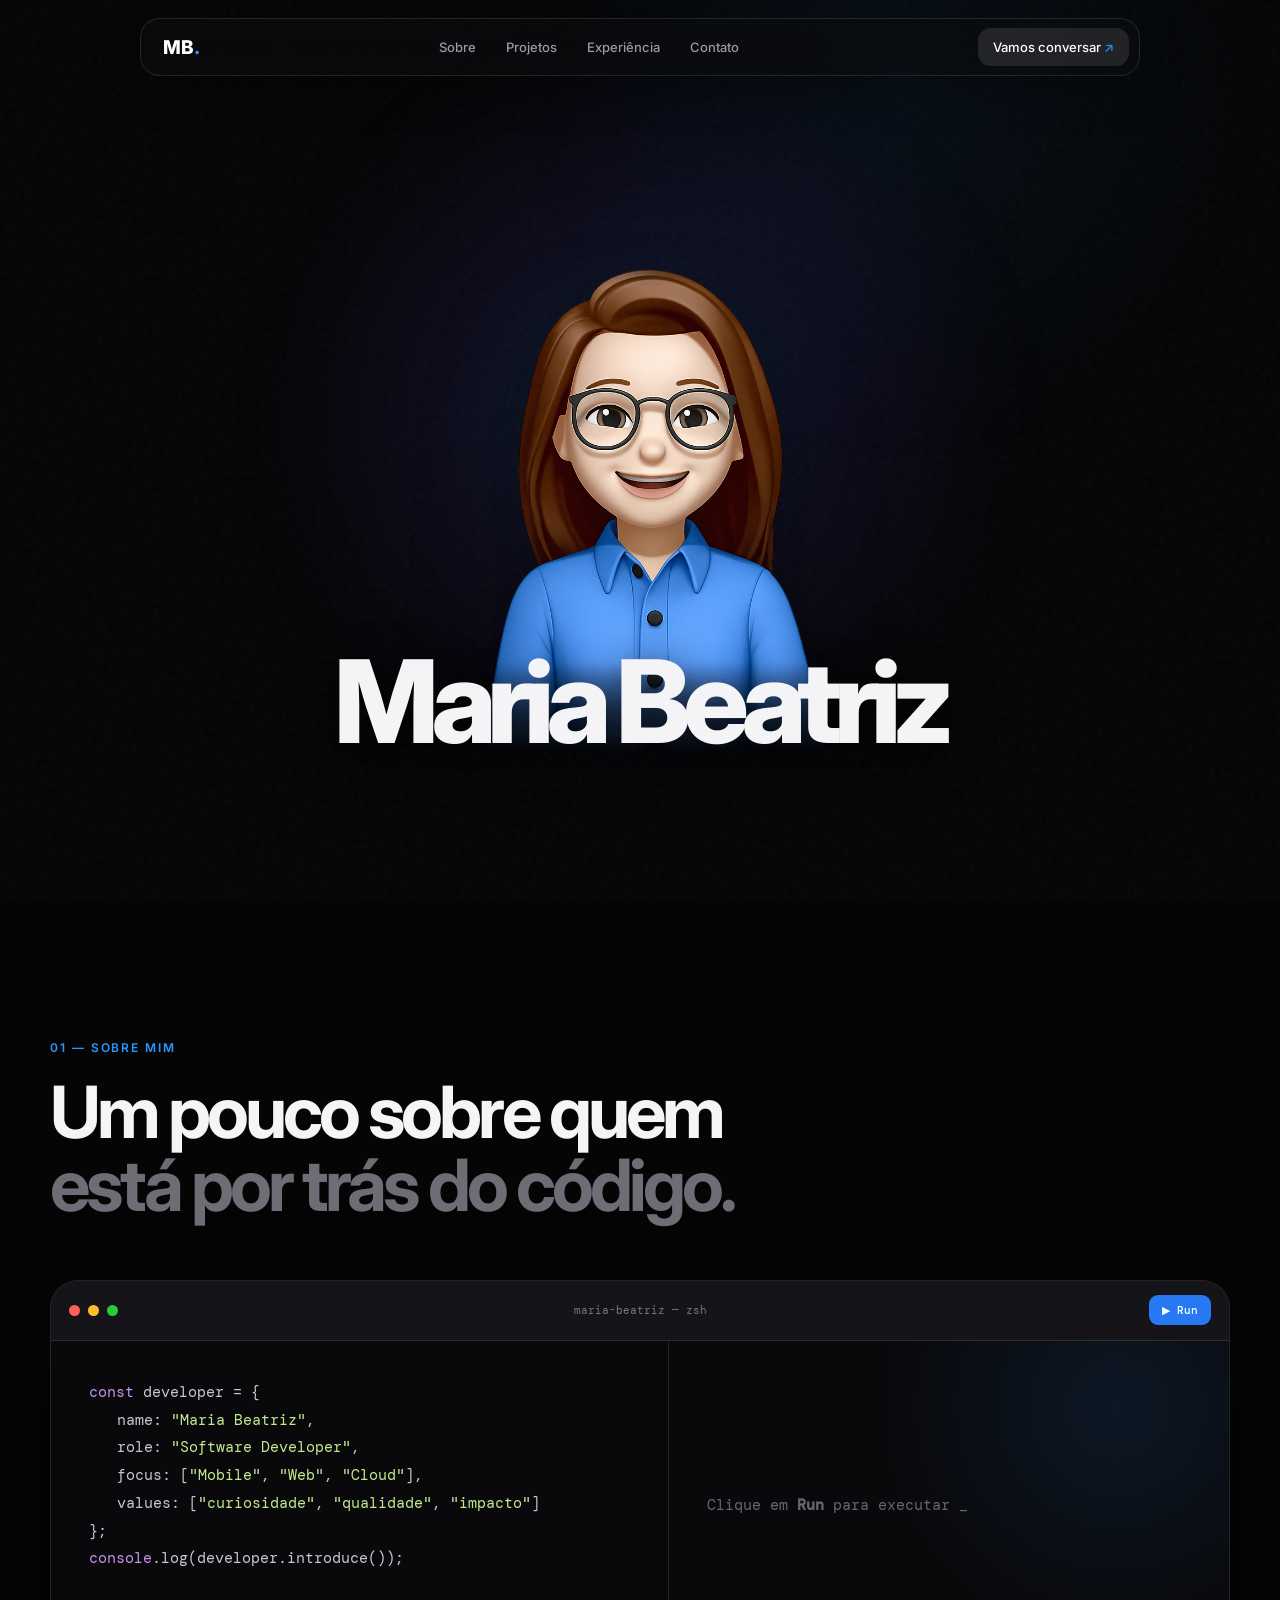
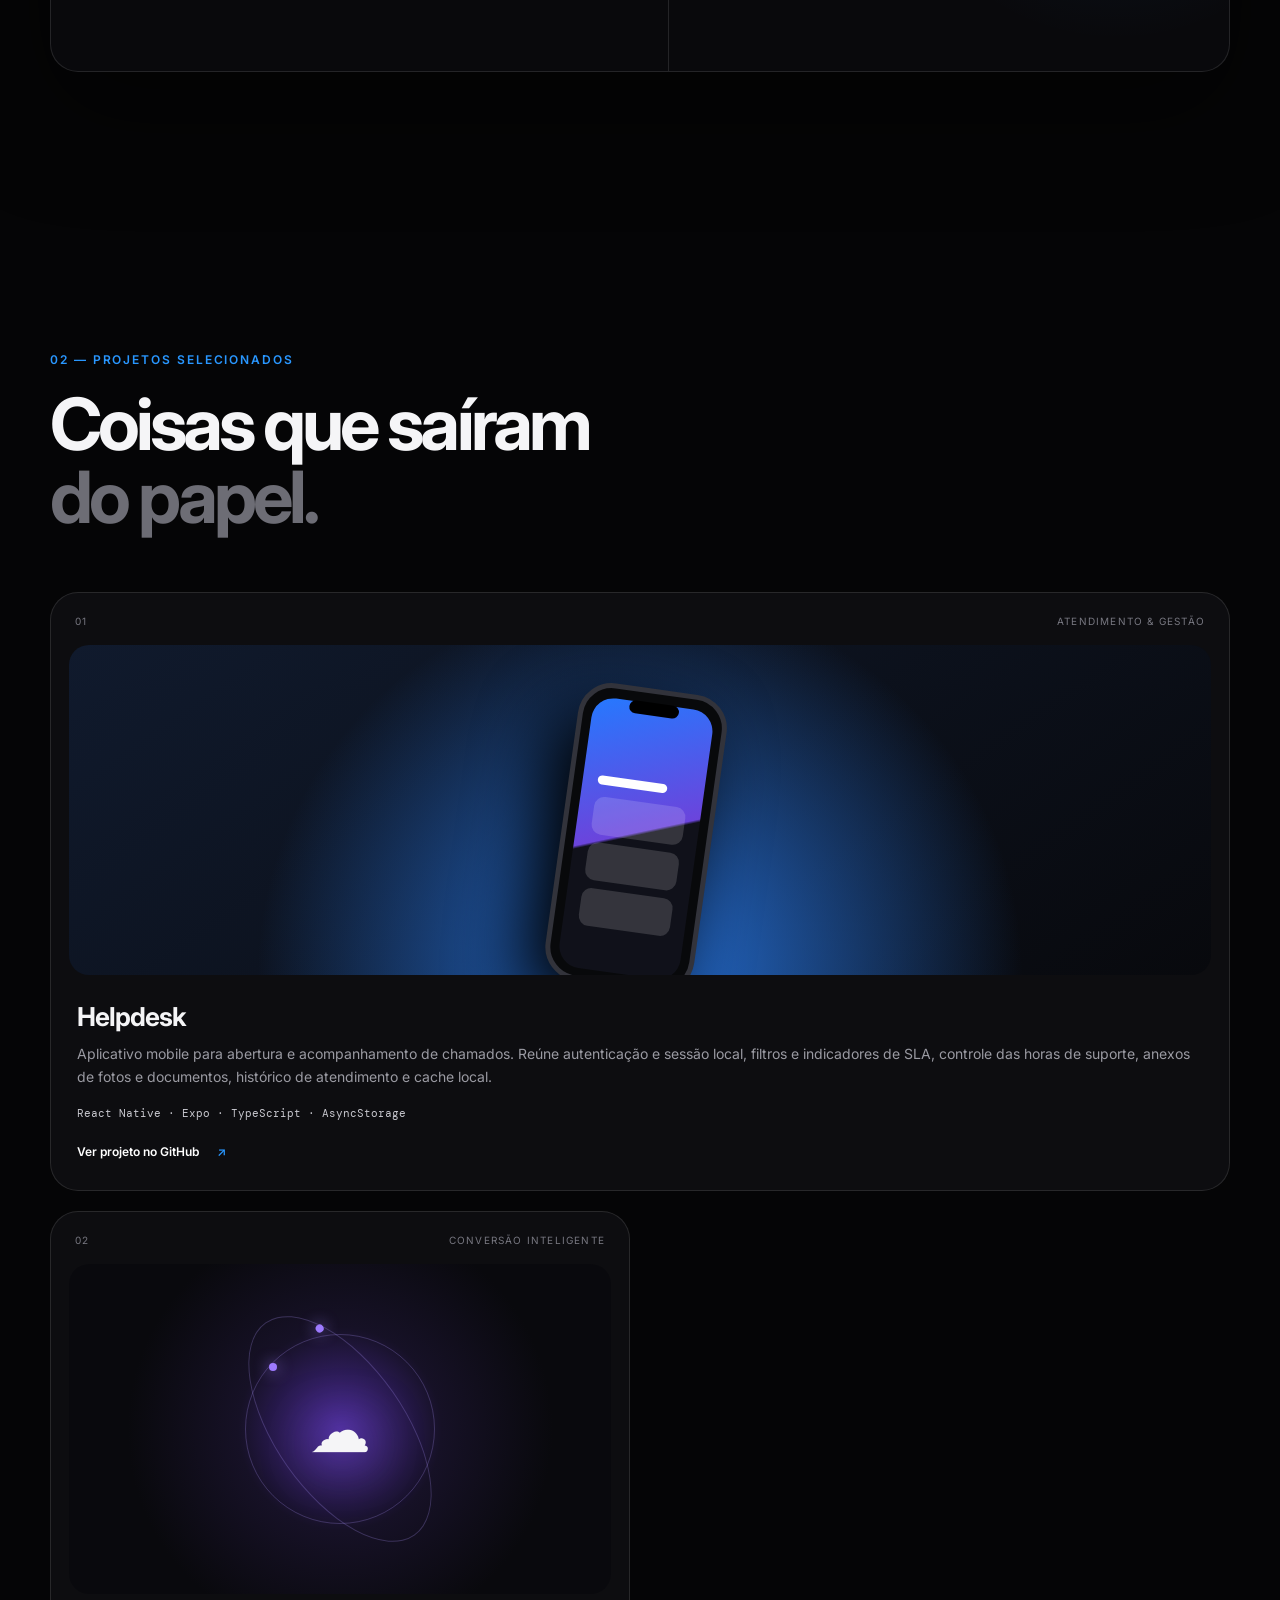
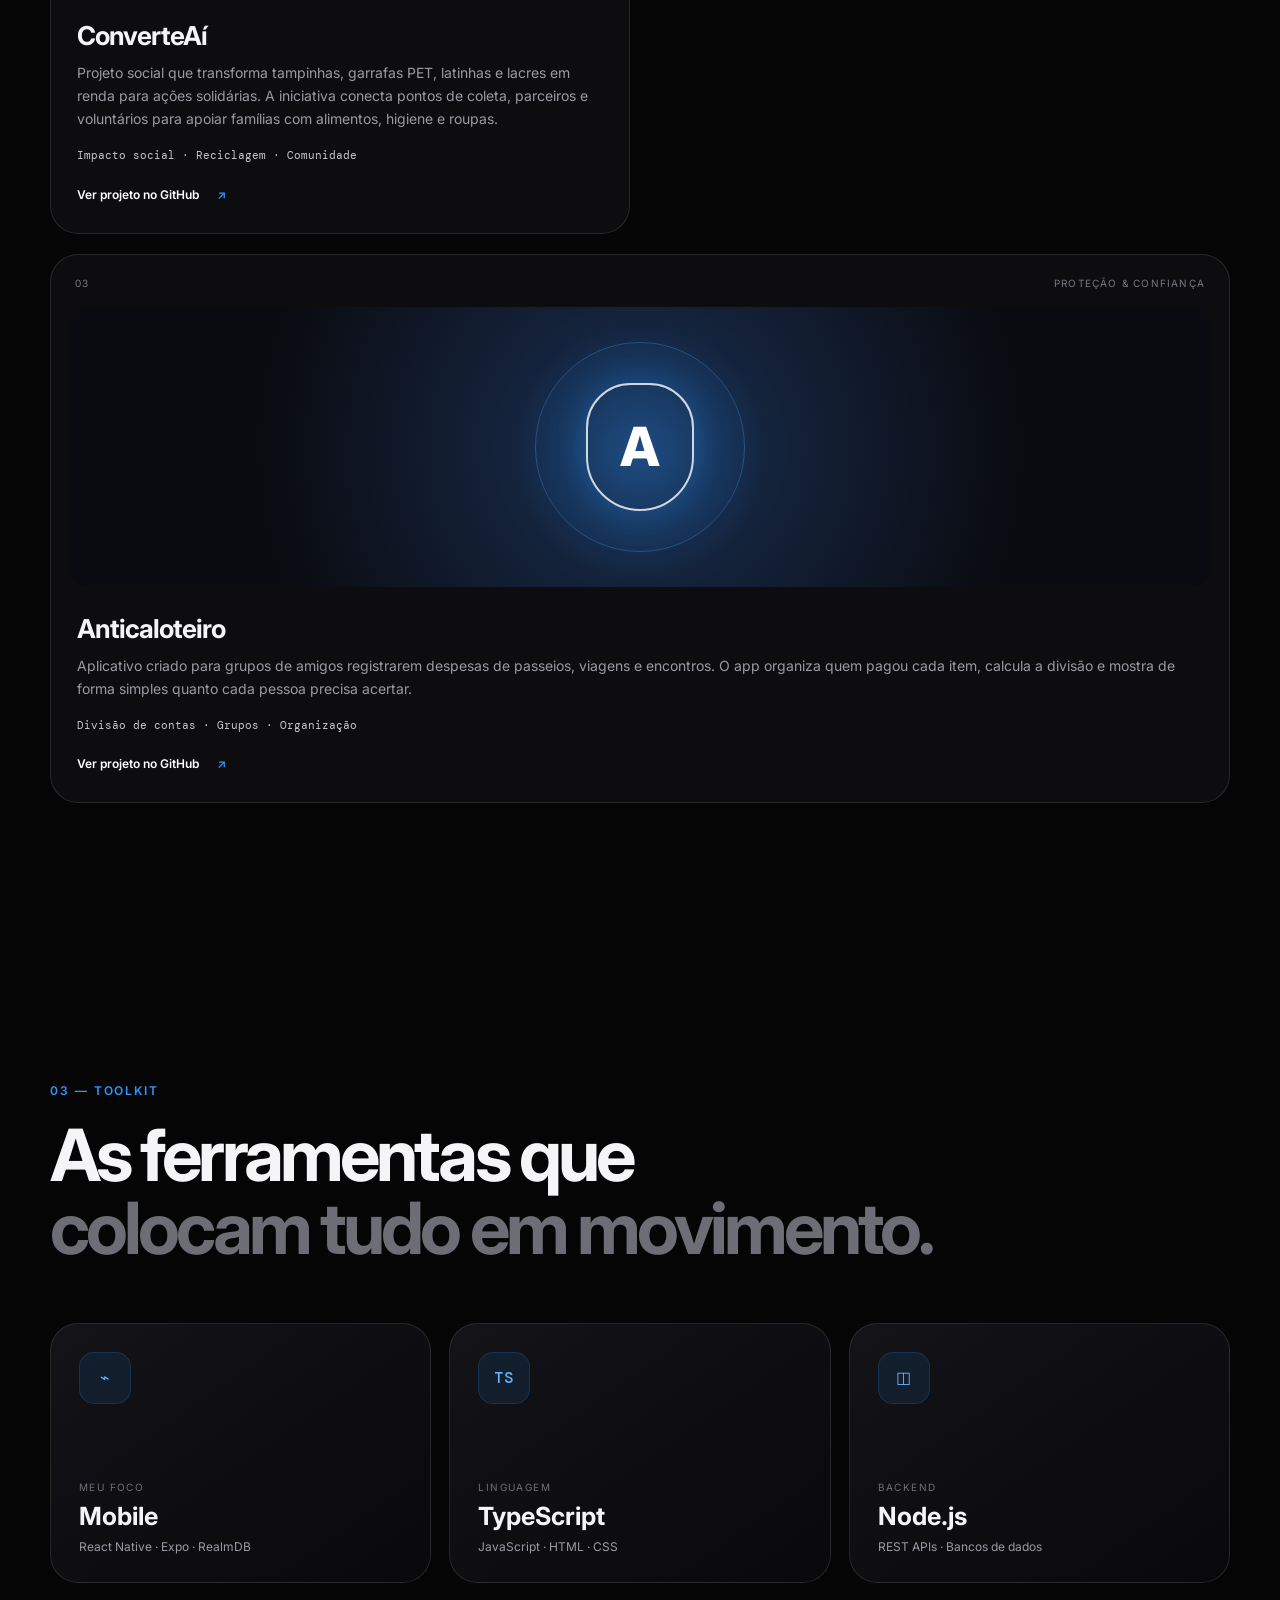
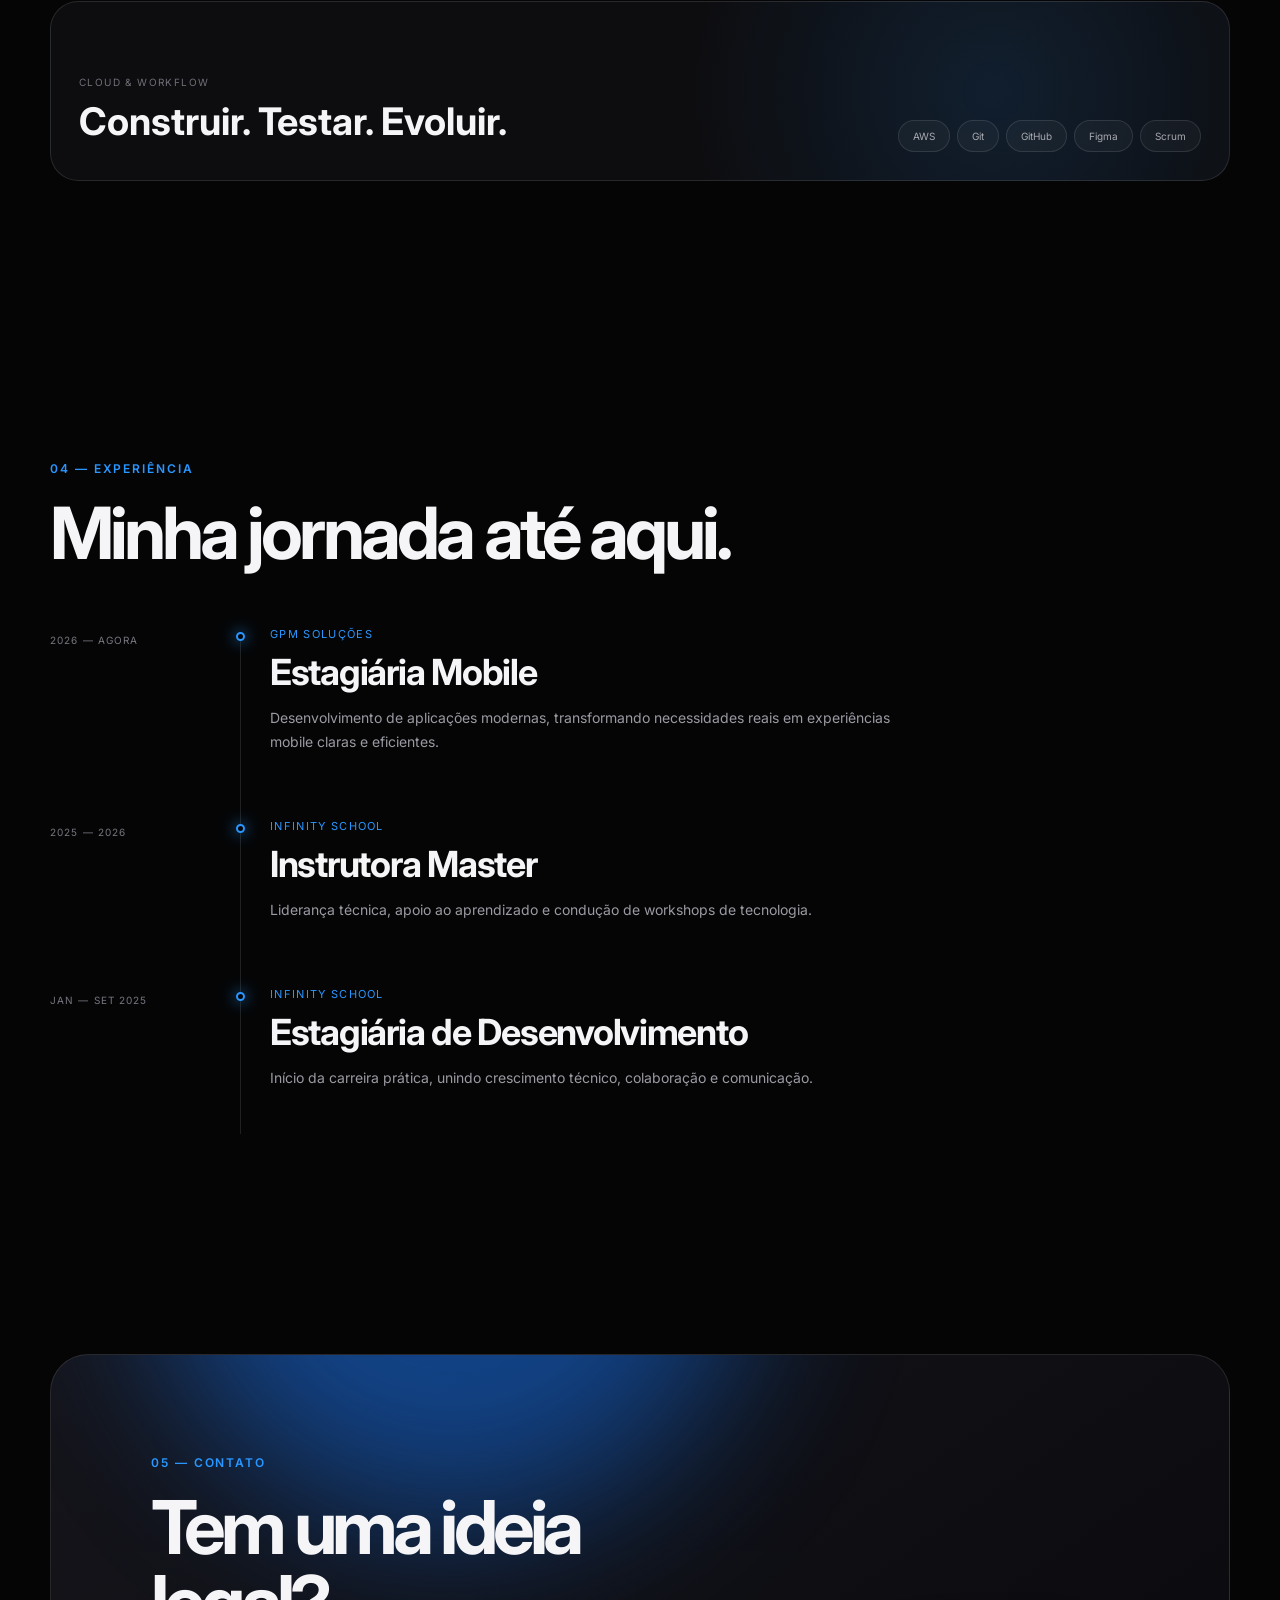
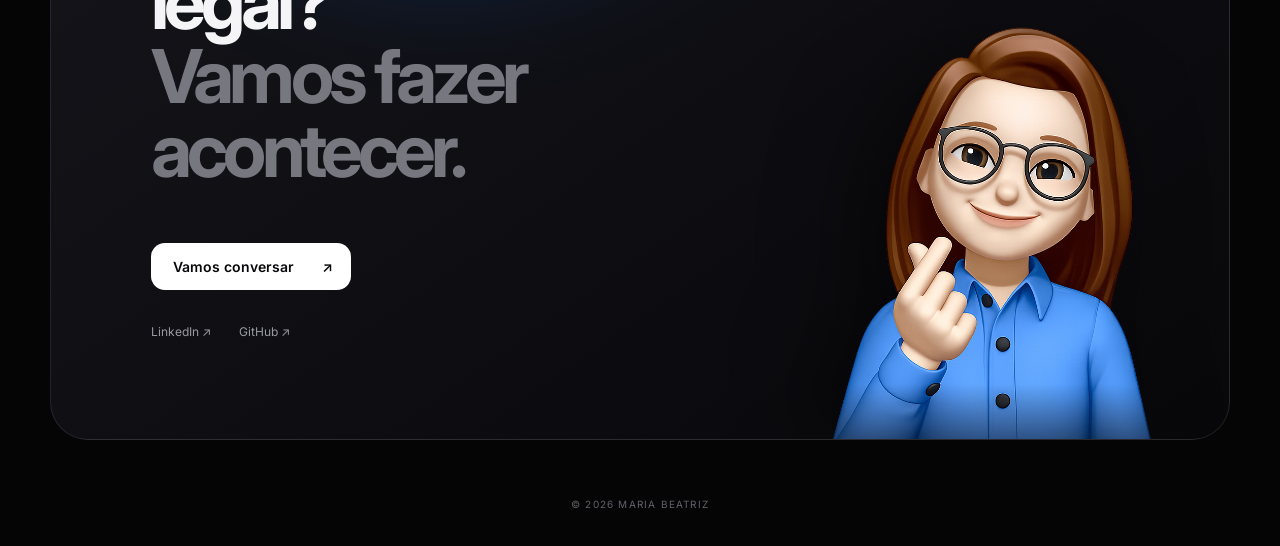
==== index.html @ 3389c0b9 "Initial commit" ====
<!doctype html>
<html lang="pt-BR">
  <head>
    <meta charset="UTF-8" />
    <meta name="viewport" content="width=device-width, initial-scale=1.0" />
    <meta
      name="description"
      content="Portfólio de Maria Beatriz — desenvolvimento mobile, web e experiências digitais."
    />
    <meta name="theme-color" content="#050506" />
    <title>Maria Beatriz — Software Developer</title>
    <link rel="icon" type="image/png" href="coding.png" />
    <link rel="preconnect" href="https://fonts.googleapis.com" />
    <link rel="preconnect" href="https://fonts.gstatic.com" crossorigin />
    <link
      href="https://fonts.googleapis.com/css2?family=DM+Mono:wght@400;500&amp;family=Inter:wght@400;500;600;700;800&amp;display=swap"
      rel="stylesheet"
    />
    <link rel="stylesheet" href="style.css" />
  </head>
  <body>
    <div class="noise" aria-hidden="true"></div>
    <header class="site-header">
      <a class="brand" href="#home" aria-label="Ir para o início"
        >MB<span>.</span></a
      >
      <nav aria-label="Navegação principal">
        <a href="#about">Sobre</a>
        <a href="#projects">Projetos</a>
        <a href="#experience">Experiência</a>
        <a href="#contact">Contato</a>
      </nav>
      <a class="nav-cta" href="#contact">Vamos conversar <span>↗</span></a>
    </header>

    <main>
      <section class="hero reveal" id="home">
        <div class="hero-glow" aria-hidden="true"></div>
        <div class="hero-composition">
          <img
            class="hero-avatar"
            src="capa.png"
            alt="Avatar de Maria Beatriz"
          />
          <h1>Maria Beatriz</h1>
        </div>
      </section>

      <section class="section about-section" id="about">
        <div class="section-heading reveal">
          <p class="kicker">01 — Sobre mim</p>
          <h2>
            Um pouco sobre quem<br /><span>está por trás do código.</span>
          </h2>
        </div>
        <div class="terminal reveal" data-delay="100">
          <div class="terminal-bar">
            <div class="window-dots" aria-hidden="true">
              <i></i><i></i><i></i>
            </div>
            <span>maria-beatriz — zsh</span>
            <button
              class="run-button"
              id="run-terminal"
              type="button"
              aria-label="Executar apresentação"
            >
              <span>▶</span> Run
            </button>
          </div>
          <div class="terminal-body">
            <div class="code" aria-label="Código JavaScript de apresentação">
              <p><b>const</b> developer = {</p>
              <p class="indent">name: <em>"Maria Beatriz"</em>,</p>
              <p class="indent">role: <em>"Software Developer"</em>,</p>
              <p class="indent">
                focus: [<em>"Mobile"</em>, <em>"Web"</em>, <em>"Cloud"</em>],
              </p>
              <p class="indent">
                values: [<em>"curiosidade"</em>, <em>"qualidade"</em>,
                <em>"impacto"</em>]
              </p>
              <p>};</p>
              <p><b>console</b>.log(developer.introduce());</p>
            </div>
            <div
              class="terminal-output"
              id="terminal-output"
              aria-live="polite"
            >
              <p class="terminal-hint">
                Clique em <strong>Run</strong> para executar
                <span class="blink">_</span>
              </p>
            </div>
          </div>
        </div>
      </section>

      <section class="section projects-section" id="projects">
        <div class="section-heading reveal">
          <p class="kicker">02 — Projetos selecionados</p>
          <h2>Coisas que saíram<br /><span>do papel.</span></h2>
        </div>
        <div class="projects-grid" id="github-projects">
          <article class="project-card project-featured reveal">
            <div class="project-top">
              <span class="project-number">01</span
              ><span class="project-type">Atendimento & gestão</span>
            </div>
            <div class="project-visual visual-mobile" aria-hidden="true">
              <div class="phone">
                <div class="phone-island"></div>
                <div class="app-screen"><span></span><i></i><i></i><i></i></div>
              </div>
            </div>
            <div class="project-content">
              <h3>Helpdesk</h3>
              <p>
                Aplicativo mobile para abertura e acompanhamento de chamados.
                Reúne autenticação e sessão local, filtros e indicadores de SLA,
                controle das horas de suporte, anexos de fotos e documentos,
                histórico de atendimento e cache local.
              </p>
              <p class="project-tech">
                React Native · Expo · TypeScript · AsyncStorage
              </p>
              <a
                class="project-link"
                href="https://github.com/Mariastodi/helpdesk"
                target="_blank"
                rel="noreferrer"
                >Ver projeto no GitHub <span>↗</span></a
              >
            </div>
          </article>
          <article class="project-card reveal" data-delay="100">
            <div class="project-top">
              <span class="project-number">02</span
              ><span class="project-type">Conversão inteligente</span>
            </div>
            <div class="project-visual visual-cloud" aria-hidden="true">
              <div class="orbit one"></div>
              <div class="orbit two"></div>
              <div class="cloud-core">☁</div>
            </div>
            <div class="project-content">
              <h3>ConverteAí</h3>
              <p>
                Projeto social que transforma tampinhas, garrafas PET, latinhas
                e lacres em renda para ações solidárias. A iniciativa conecta
                pontos de coleta, parceiros e voluntários para apoiar famílias
                com alimentos, higiene e roupas.
              </p>
              <p class="project-tech">
                Impacto social · Reciclagem · Comunidade
              </p>
              <a
                class="project-link"
                href="https://github.com/Mariastodi/converteai"
                target="_blank"
                rel="noreferrer"
                >Ver projeto no GitHub <span>↗</span></a
              >
            </div>
          </article>
          <article
            class="project-card anticaloteiro-card reveal"
            data-delay="160"
          >
            <div class="project-top">
              <span class="project-number">03</span
              ><span class="project-type">Proteção & confiança</span>
            </div>
            <div class="project-visual visual-shield" aria-hidden="true">
              <div class="shield-mark">A</div>
              <div class="shield-ring"></div>
            </div>
            <div class="project-content">
              <h3>Anticaloteiro</h3>
              <p>
                Aplicativo criado para grupos de amigos registrarem despesas de
                passeios, viagens e encontros. O app organiza quem pagou cada
                item, calcula a divisão e mostra de forma simples quanto cada
                pessoa precisa acertar.
              </p>
              <p class="project-tech">
                Divisão de contas · Grupos · Organização
              </p>
              <a
                class="project-link"
                href="https://github.com/Mariastodi/anticaloteiro"
                target="_blank"
                rel="noreferrer"
                >Ver projeto no GitHub <span>↗</span></a
              >
            </div>
          </article>
        </div>
      </section>

      <section class="section stack-section" id="stack">
        <div class="section-heading reveal">
          <p class="kicker">03 — Toolkit</p>
          <h2>
            As ferramentas que<br /><span>colocam tudo em movimento.</span>
          </h2>
        </div>
        <div class="stack-bento">
          <article class="stack-card mobile-card reveal">
            <span class="stack-icon">⌁</span><small>Meu foco</small>
            <h3>Mobile</h3>
            <p>React Native · Expo · RealmDB</p>
          </article>
          <article class="stack-card reveal" data-delay="80">
            <span class="stack-icon">TS</span><small>Linguagem</small>
            <h3>TypeScript</h3>
            <p>JavaScript · HTML · CSS</p>
          </article>
          <article class="stack-card reveal" data-delay="160">
            <span class="stack-icon">◫</span><small>Backend</small>
            <h3>Node.js</h3>
            <p>REST APIs · Bancos de dados</p>
          </article>
          <article class="stack-card wide reveal">
            <div>
              <small>Cloud & workflow</small>
              <h3>Construir. Testar. Evoluir.</h3>
            </div>
            <div class="stack-pills">
              <span>AWS</span><span>Git</span><span>GitHub</span
              ><span>Figma</span><span>Scrum</span>
            </div>
          </article>
        </div>
      </section>

      <section class="section experience-section" id="experience">
        <div class="section-heading reveal">
          <p class="kicker">04 — Experiência</p>
          <h2>Minha jornada até aqui.</h2>
        </div>
        <div class="timeline">
          <article class="timeline-item reveal">
            <div class="timeline-date">2026 — agora</div>
            <div class="timeline-dot"></div>
            <div>
              <p class="company">GPM Soluções</p>
              <h3>Estagiária Mobile</h3>
              <p>
                Desenvolvimento de aplicações modernas, transformando
                necessidades reais em experiências mobile claras e eficientes.
              </p>
            </div>
          </article>
          <article class="timeline-item reveal">
            <div class="timeline-date">2025 — 2026</div>
            <div class="timeline-dot"></div>
            <div>
              <p class="company">Infinity School</p>
              <h3>Instrutora Master</h3>
              <p>
                Liderança técnica, apoio ao aprendizado e condução de workshops
                de tecnologia.
              </p>
            </div>
          </article>
          <article class="timeline-item reveal">
            <div class="timeline-date">jan — set 2025</div>
            <div class="timeline-dot"></div>
            <div>
              <p class="company">Infinity School</p>
              <h3>Estagiária de Desenvolvimento</h3>
              <p>
                Início da carreira prática, unindo crescimento técnico,
                colaboração e comunicação.
              </p>
            </div>
          </article>
        </div>
      </section>

      <section class="contact-section reveal" id="contact">
        <div class="contact-orb" aria-hidden="true"></div>
        <img
          class="contact-avatar"
          src="final.png"
          alt="Avatar de Maria Beatriz fazendo um coração com a mão"
        />
        <p class="kicker">05 — Contato</p>
        <h2>Tem uma ideia legal?<br /><span>Vamos fazer acontecer.</span></h2>
        <a
          class="button light"
          href="https://wa.me/5585981370578"
          target="_blank"
          rel="noreferrer"
          >Vamos conversar <span>↗</span></a
        >
        <div class="social-links">
          <a
            href="https://linkedin.com/in/maria-beatriz-b800b8304"
            target="_blank"
            rel="noreferrer"
            >LinkedIn ↗</a
          >
          <a
            href="https://github.com/Mariastodi"
            target="_blank"
            rel="noreferrer"
            >GitHub ↗</a
          >
        </div>
      </section>
    </main>

    <footer>
      <p>© <span id="year"></span> Maria Beatriz</p>
    </footer>
    <script src="script.js"></script>
  </body>
</html>
---- style.css ----
:root {
  --bg: #050506;
  --surface: #0d0d10;
  --surface-2: #131318;
  --text: #f5f5f7;
  --muted: #9a9aa2;
  --line: rgba(255, 255, 255, 0.11);
  --blue: #2997ff;
  --cyan: #67e8f9;
  --purple: #9d7aff;
  --radius: 28px;
  --max: 1180px;
}
* {
  box-sizing: border-box;
  margin: 0;
  padding: 0;
}
html {
  scroll-behavior: smooth;
  scroll-padding-top: 90px;
}
body {
  background: var(--bg);
  color: var(--text);
  font-family:
    Inter,
    -apple-system,
    BlinkMacSystemFont,
    "Segoe UI",
    sans-serif;
  overflow-x: hidden;
}
body::before {
  content: "";
  position: fixed;
  inset: 0;
  background: radial-gradient(
    900px circle at var(--mouse-x, 70%) var(--mouse-y, 10%),
    rgba(41, 151, 255, 0.07),
    transparent 42%
  );
  pointer-events: none;
  z-index: -1;
}
.noise {
  position: fixed;
  inset: 0;
  opacity: 0.035;
  pointer-events: none;
  z-index: 10;
  background-image: url("data:image/svg+xml,%3Csvg viewBox='0 0 180 180' xmlns='http://www.w3.org/2000/svg'%3E%3Cfilter id='n'%3E%3CfeTurbulence type='fractalNoise' baseFrequency='.9' numOctaves='3' stitchTiles='stitch'/%3E%3C/filter%3E%3Crect width='100%25' height='100%25' filter='url(%23n)' opacity='.8'/%3E%3C/svg%3E");
}
.site-header {
  position: fixed;
  top: 18px;
  left: 50%;
  transform: translateX(-50%);
  z-index: 20;
  width: min(calc(100% - 32px), 1000px);
  height: 58px;
  padding: 0 10px 0 22px;
  border: 1px solid var(--line);
  border-radius: 20px;
  background: rgba(12, 12, 14, 0.7);
  backdrop-filter: blur(24px) saturate(150%);
  display: flex;
  align-items: center;
  justify-content: space-between;
  box-shadow: 0 12px 45px rgba(0, 0, 0, 0.28);
}
.brand {
  font-weight: 800;
  font-size: 19px;
  color: #fff;
  text-decoration: none;
}
.brand span {
  color: var(--blue);
}
nav {
  display: flex;
  gap: 30px;
}
nav a,
.nav-cta {
  color: var(--muted);
  text-decoration: none;
  font-size: 13px;
  font-weight: 500;
  transition: 0.25s;
}
nav a:hover {
  color: #fff;
}
.nav-cta {
  color: #fff;
  background: rgba(255, 255, 255, 0.1);
  padding: 11px 15px;
  border-radius: 13px;
}
.nav-cta span {
  color: var(--blue);
}
.hero {
  min-height: 100svh;
  max-width: 1440px;
  margin: auto;
  padding: 132px 24px 54px;
  display: flex;
  flex-direction: column;
  align-items: center;
  justify-content: center;
  text-align: center;
  position: relative;
  overflow: hidden;
}
.hero-glow {
  position: absolute;
  width: min(780px, 80vw);
  aspect-ratio: 1;
  top: 3%;
  background: radial-gradient(
    circle,
    rgba(41, 151, 255, 0.2),
    rgba(117, 77, 255, 0.08) 38%,
    transparent 70%
  );
  filter: blur(30px);
  z-index: -1;
}
.kicker {
  font-size: 12px;
  letter-spacing: 0.16em;
  text-transform: uppercase;
  color: var(--muted);
  font-weight: 600;
}
.hero-composition {
  position: relative;
  width: 100%;
  height: clamp(290px, 42vw, 530px);
  display: flex;
  justify-content: center;
  align-items: flex-end;
  margin: 18px 0 10px;
}
.hero-avatar {
  position: absolute;
  z-index: 1;
  width: clamp(310px, 44vw, 590px);
  height: 100%;
  object-fit: cover;
  object-position: center 37%;
  border-radius: 48% 48% 15% 15%;
  filter: drop-shadow(0 25px 50px rgba(0, 0, 0, 0.45));
  -webkit-mask-image: linear-gradient(
    to bottom,
    transparent 0,
    #000 11%,
    #000 82%,
    transparent 99%
  );
  mask-image: linear-gradient(
    to bottom,
    transparent 0,
    #000 11%,
    #000 82%,
    transparent 99%
  );
}
.hero h1 {
  position: relative;
  z-index: 2;
  display: block;
  white-space: nowrap;
  font-size: clamp(48px, 9vw, 130px);
  line-height: 0.85;
  letter-spacing: -0.075em;
  font-weight: 800;
  transform: translateY(-0.06em);
  text-shadow: 0 14px 45px rgba(0, 0, 0, 0.95);
}
.button {
  display: inline-flex;
  align-items: center;
  gap: 28px;
  padding: 15px 18px 15px 22px;
  border-radius: 14px;
  text-decoration: none;
  font-size: 14px;
  font-weight: 600;
  transition: 0.3s;
}
.button:hover {
  transform: translateY(-3px);
  box-shadow: 0 16px 32px rgba(0, 0, 0, 0.3);
}
.section {
  width: min(calc(100% - 40px), var(--max));
  margin: auto;
  padding: 140px 0;
}
.section-heading {
  margin-bottom: 58px;
}
.kicker {
  color: var(--blue);
  margin-bottom: 20px;
}
.section-heading h2 {
  font-size: clamp(38px, 6vw, 72px);
  letter-spacing: -0.055em;
  line-height: 1.02;
}
.section-heading h2 span {
  color: #6d6d75;
}
.terminal {
  border: 1px solid var(--line);
  border-radius: var(--radius);
  overflow: hidden;
  background: #09090c;
  box-shadow:
    0 40px 100px rgba(0, 0, 0, 0.5),
    inset 0 1px 0 rgba(255, 255, 255, 0.06);
}
.terminal-bar {
  height: 60px;
  padding: 0 18px;
  display: grid;
  grid-template-columns: 1fr auto 1fr;
  align-items: center;
  background: #141419;
  border-bottom: 1px solid var(--line);
  font-family: "DM Mono", monospace;
  color: #777780;
  font-size: 11px;
}
.window-dots {
  display: flex;
  gap: 8px;
}
.window-dots i {
  width: 11px;
  height: 11px;
  border-radius: 50%;
  background: #ff5f57;
}
.window-dots i:nth-child(2) {
  background: #febc2e;
}
.window-dots i:nth-child(3) {
  background: #28c840;
}
.run-button {
  justify-self: end;
  border: 0;
  border-radius: 9px;
  background: #2678f3;
  color: white;
  padding: 8px 13px;
  font:
    500 11px "DM Mono",
    monospace;
  cursor: pointer;
  transition: 0.2s;
}
.run-button:hover {
  background: #3b8cff;
  transform: translateY(-1px);
}
.run-button:disabled {
  opacity: 0.55;
}
.terminal-body {
  display: grid;
  grid-template-columns: 1.05fr 0.95fr;
  min-height: 330px;
  font:
    clamp(12px, 1.4vw, 15px) / 1.85 "DM Mono",
    monospace;
}
.code {
  padding: 38px;
  border-right: 1px solid var(--line);
  color: #c7c7ce;
}
.code b {
  color: #c792ea;
  font-weight: 400;
}
.code em {
  color: #c3e88d;
  font-style: normal;
}
.indent {
  padding-left: 28px;
}
.terminal-output {
  padding: 38px;
  background: radial-gradient(
    circle at 80% 20%,
    rgba(41, 151, 255, 0.1),
    transparent 45%
  );
  color: #b7f5cf;
  display: flex;
  flex-direction: column;
  justify-content: center;
}
.terminal-hint {
  color: #676770;
}
.terminal-output .prompt {
  color: #68717d;
}
.terminal-output .hello {
  font-size: clamp(17px, 2vw, 22px);
  line-height: 1.55;
  color: #e9e9ef;
}
.blink {
  animation: blink 1s steps(1) infinite;
}
@keyframes blink {
  50% {
    opacity: 0;
  }
}
.projects-grid {
  display: grid;
  grid-template-columns: repeat(2, minmax(0, 1fr));
  gap: 20px;
}
.project-card {
  border: 1px solid var(--line);
  background: var(--surface);
  border-radius: var(--radius);
  overflow: hidden;
  transition: 0.35s;
}
.project-card:hover {
  transform: translateY(-7px);
  border-color: rgba(255, 255, 255, 0.24);
}
.project-top {
  padding: 22px 24px 0;
  display: flex;
  justify-content: space-between;
  font-size: 10px;
  letter-spacing: 0.12em;
  text-transform: uppercase;
  color: #777780;
}
.project-visual {
  height: 330px;
  margin: 18px;
  display: grid;
  place-items: center;
  border-radius: 20px;
  overflow: hidden;
  position: relative;
}
.visual-mobile {
  background:
    radial-gradient(circle at 50% 100%, #2671d9, transparent 58%),
    linear-gradient(145deg, #101a2d, #08090d);
}
.phone {
  width: 150px;
  height: 300px;
  border: 5px solid #32333b;
  border-radius: 34px;
  background: #08090b;
  padding: 9px;
  transform: rotate(8deg) translateY(28px);
  box-shadow: -22px 30px 70px #000;
}
.phone-island {
  width: 50px;
  height: 13px;
  background: #000;
  border-radius: 20px;
  margin: 0 auto -12px;
  position: relative;
  z-index: 2;
}
.app-screen {
  height: 100%;
  border-radius: 22px;
  background: linear-gradient(160deg, #2579ff, #6b44dc 48%, #10111a 49%);
  padding: 78px 15px 0;
}
.app-screen span {
  display: block;
  width: 70px;
  height: 9px;
  background: #fff;
  border-radius: 10px;
  margin-bottom: 12px;
}
.app-screen i {
  display: block;
  height: 38px;
  margin: 8px 0;
  border-radius: 10px;
  background: rgba(255, 255, 255, 0.15);
}
.visual-cloud {
  background: radial-gradient(circle, #482993 0, #161126 32%, #09090d 67%);
}
.cloud-core {
  font-size: 62px;
  filter: drop-shadow(0 0 28px rgba(153, 112, 255, 0.8));
  z-index: 2;
}
.orbit {
  position: absolute;
  border: 1px solid rgba(176, 153, 255, 0.25);
  border-radius: 50%;
  animation: spin 14s linear infinite;
}
.orbit::after {
  content: "";
  position: absolute;
  width: 8px;
  height: 8px;
  background: var(--purple);
  border-radius: 50%;
  top: 15%;
  left: 12%;
  box-shadow: 0 0 15px var(--purple);
}
.orbit.one {
  width: 190px;
  height: 190px;
}
.orbit.two {
  width: 260px;
  height: 130px;
  transform: rotate(55deg);
  animation-direction: reverse;
}
@keyframes spin {
  to {
    rotate: 360deg;
  }
}
.project-content {
  padding: 8px 26px 30px;
}
.project-content h3 {
  font-size: 26px;
  letter-spacing: -0.04em;
  margin-bottom: 10px;
}
.project-content p {
  font-size: 14px;
  color: var(--muted);
  line-height: 1.65;
}
.stack-pills {
  display: flex;
  flex-wrap: wrap;
  gap: 7px;
  margin-top: 20px;
}
.stack-pills span {
  border: 1px solid var(--line);
  border-radius: 99px;
  padding: 7px 10px;
  font-size: 10px;
  color: #a9a9b0;
}
.stack-bento {
  display: grid;
  grid-template-columns: repeat(3, 1fr);
  gap: 18px;
}
.stack-card {
  min-height: 260px;
  border: 1px solid var(--line);
  border-radius: var(--radius);
  padding: 28px;
  background: linear-gradient(145deg, var(--surface-2), #09090b);
  display: flex;
  flex-direction: column;
  justify-content: flex-end;
  transition: 0.35s;
}
.stack-card:hover {
  transform: translateY(-5px);
  border-color: rgba(41, 151, 255, 0.32);
}
.stack-icon {
  margin-bottom: auto;
  width: 52px;
  height: 52px;
  border-radius: 15px;
  display: grid;
  place-items: center;
  background: rgba(41, 151, 255, 0.1);
  color: #65b4ff;
  border: 1px solid rgba(41, 151, 255, 0.18);
  font: 500 16px "DM Mono";
}
.stack-card small {
  font-size: 10px;
  text-transform: uppercase;
  letter-spacing: 0.14em;
  color: #6f6f77;
}
.stack-card h3 {
  font-size: 25px;
  margin: 8px 0;
}
.stack-card p {
  font-size: 12px;
  color: var(--muted);
}
.stack-card.wide {
  grid-column: 1/-1;
  min-height: 180px;
  flex-direction: row;
  align-items: end;
  justify-content: space-between;
  background:
    radial-gradient(circle at 80%, rgba(41, 151, 255, 0.13), transparent 32%),
    var(--surface);
}
.wide h3 {
  font-size: clamp(24px, 3vw, 38px);
}
.stack-pills {
  max-width: 410px;
  justify-content: flex-end;
}
.stack-pills span {
  padding: 9px 14px;
  background: rgba(255, 255, 255, 0.035);
}
.timeline {
  position: relative;
}
.timeline::before {
  content: "";
  position: absolute;
  left: 190px;
  top: 10px;
  bottom: 20px;
  width: 1px;
  background: var(--line);
}
.timeline-item {
  display: grid;
  grid-template-columns: 160px 60px 1fr;
  padding: 0 0 65px;
}
.timeline-date {
  text-transform: uppercase;
  letter-spacing: 0.11em;
  font-size: 10px;
  color: #777780;
  padding-top: 7px;
}
.timeline-dot {
  width: 9px;
  height: 9px;
  border-radius: 50%;
  background: var(--bg);
  border: 2px solid var(--blue);
  margin: 5px auto;
  z-index: 1;
  box-shadow: 0 0 15px var(--blue);
}
.company {
  font-size: 11px;
  color: var(--blue);
  text-transform: uppercase;
  letter-spacing: 0.12em;
}
.timeline-item h3 {
  font-size: clamp(24px, 3vw, 36px);
  letter-spacing: -0.035em;
  margin: 9px 0 12px;
}
.timeline-item div:last-child > p:last-child {
  color: var(--muted);
  font-size: 14px;
  line-height: 1.7;
  max-width: 650px;
}
.contact-section {
  width: min(calc(100% - 40px), var(--max));
  margin: 60px auto 30px;
  min-height: 600px;
  border-radius: 38px;
  padding: clamp(45px, 8vw, 100px);
  display: flex;
  flex-direction: column;
  align-items: flex-start;
  justify-content: center;
  text-align: left;
  padding-right: 42%;
  background: linear-gradient(145deg, #15151b, #08080b);
  border: 1px solid var(--line);
  position: relative;
  overflow: hidden;
}
.contact-orb {
  position: absolute;
  width: 600px;
  height: 600px;
  border-radius: 50%;
  top: -430px;
  background: #125dc2;
  filter: blur(80px);
  opacity: 0.65;
}
.contact-section > *:not(.contact-orb) {
  z-index: 1;
}
.contact-section h2 {
  font-size: clamp(42px, 5.8vw, 76px);
  line-height: 1;
  letter-spacing: -0.065em;
  margin-bottom: 22px;
}
.contact-section h2 span {
  color: #777780;
}
.contact-section > p:not(.kicker) {
  color: var(--muted);
  font-size: 16px;
}
.button.light {
  background: #fff;
  color: #08080a;
  margin: 34px 0;
}
.social-links {
  display: flex;
  gap: 28px;
}
.social-links a {
  font-size: 12px;
  color: #9999a1;
  text-decoration: none;
}
.social-links a:hover {
  color: #fff;
}
footer {
  max-width: var(--max);
  margin: auto;
  padding: 28px 10px 36px;
  display: flex;
  justify-content: center;
  color: #616168;
  font-size: 10px;
  text-transform: uppercase;
  letter-spacing: 0.12em;
}
footer a {
  color: #aaa;
  text-decoration: none;
}
.reveal {
  opacity: 0;
  transform: translateY(42px);
  transition:
    opacity 0.9s cubic-bezier(0.2, 0.7, 0.2, 1),
    transform 0.9s cubic-bezier(0.2, 0.7, 0.2, 1);
}
.reveal.visible {
  opacity: 1;
  transform: none;
}
.reveal[data-delay="80"] {
  transition-delay: 80ms;
}
.reveal[data-delay="100"] {
  transition-delay: 100ms;
}
.reveal[data-delay="160"] {
  transition-delay: 160ms;
}
.reveal[data-delay="200"] {
  transition-delay: 200ms;
}
@media (max-width: 850px) {
  nav {
    display: none;
  }
  .site-header {
    width: calc(100% - 24px);
  }
  .hero {
    padding-top: 120px;
  }
  .hero-composition {
    height: clamp(290px, 68vw, 440px);
  }
  .hero-avatar {
    width: min(520px, 80vw);
  }
  .projects-grid {
    grid-template-columns: 1fr;
  }
  .project-visual {
    height: 300px;
  }
  .stack-bento {
    grid-template-columns: 1fr 1fr;
  }
  .stack-card.wide {
    grid-column: 1/-1;
  }
  .terminal-body {
    grid-template-columns: 1fr;
  }
  .code {
    border-right: 0;
    border-bottom: 1px solid var(--line);
  }
  .timeline::before {
    left: 130px;
  }
  .timeline-item {
    grid-template-columns: 105px 50px 1fr;
  }
}
@media (max-width: 560px) {
  .site-header {
    top: 10px;
    height: 54px;
  }
  .nav-cta {
    padding: 10px 12px;
  }
  .hero {
    padding-inline: 16px;
  }
  .hero h1 {
    font-size: clamp(61px, 21vw, 100px);
  }
  .hero-composition {
    height: 300px;
    margin-top: 30px;
  }
  .hero-avatar {
    width: 330px;
  }
  .section {
    width: calc(100% - 28px);
    padding: 100px 0;
  }
  .section-heading {
    margin-bottom: 38px;
  }
  .terminal-bar {
    grid-template-columns: 1fr 1fr;
  }
  .terminal-bar > span {
    display: none;
  }
  .code,
  .terminal-output {
    padding: 24px 18px;
  }
  .terminal-body {
    min-height: 0;
  }
  .projects-grid {
    gap: 14px;
  }
  .project-visual {
    height: 270px;
    margin: 12px;
  }
  .stack-bento {
    grid-template-columns: 1fr;
  }
  .stack-card {
    min-height: 220px;
  }
  .stack-card.wide {
    grid-column: auto;
    display: flex;
    align-items: flex-start;
  }
  .stack-pills {
    justify-content: flex-start;
  }
  .timeline::before {
    left: 5px;
  }
  .timeline-item {
    grid-template-columns: 22px 1fr;
    padding-bottom: 48px;
  }
  .timeline-date {
    grid-column: 2;
    font-size: 9px;
    margin-bottom: 12px;
  }
  .timeline-dot {
    grid-column: 1;
    grid-row: 1/3;
    margin-top: 4px;
  }
  .timeline-item > div:last-child {
    grid-column: 2;
  }
  .contact-section {
    width: calc(100% - 20px);
    padding: 55px 22px;
    min-height: 520px;
  }
  .social-links {
    flex-wrap: wrap;
    justify-content: center;
    gap: 18px;
  }
  footer {
    padding-inline: 18px;
    gap: 20px;
  }
  footer p:nth-child(2) {
    display: none;
  }
}
@media (prefers-reduced-motion: reduce) {
  html {
    scroll-behavior: auto;
  }
  *,
  *::before,
  *::after {
    animation-duration: 0.01ms !important;
    transition-duration: 0.01ms !important;
  }
  .reveal {
    opacity: 1;
    transform: none;
  }
}
.project-featured,
.anticaloteiro-card {
  grid-column: 1 / -1;
}

.visual-shield {
  height: 280px;
  background:
    radial-gradient(
      circle at 50% 52%,
      rgba(41, 151, 255, 0.28),
      transparent 22%
    ),
    radial-gradient(circle at 50% 50%, #192f52, #0a0b10 65%);
}

.shield-mark {
  width: 108px;
  height: 128px;
  display: grid;
  place-items: center;
  border: 2px solid rgba(255, 255, 255, 0.8);
  border-radius: 48px 48px 58px 58px;
  color: #fff;
  font-size: 54px;
  font-weight: 800;
  box-shadow: 0 0 45px rgba(41, 151, 255, 0.35);
  z-index: 2;
}

.shield-ring {
  position: absolute;
  width: 210px;
  height: 210px;
  border: 1px solid rgba(74, 168, 255, 0.3);
  border-radius: 50%;
  box-shadow: inset 0 0 45px rgba(41, 151, 255, 0.08);
}

.project-tech {
  margin-top: 16px;
  color: #c8c8cf !important;
  font-family: "DM Mono", monospace;
  font-size: 11px !important;
}

.project-link {
  display: inline-flex;
  align-items: center;
  gap: 18px;
  margin-top: 22px;
  color: #fff;
  font-size: 12px;
  font-weight: 600;
  text-decoration: none;
}

.project-link span {
  color: var(--blue);
  transition: transform 0.25s;
}

.project-link:hover span {
  transform: translate(3px, -3px);
}

.contact-avatar {
  position: absolute;
  right: -20px;
  bottom: -70px;
  width: min(47%, 520px);
  z-index: 1;
  border-radius: 45% 45% 16% 16%;
  filter: drop-shadow(-25px 20px 45px rgba(0, 0, 0, 0.55));
  -webkit-mask-image: linear-gradient(
    to bottom,
    transparent 0,
    #000 10%,
    #000 76%,
    transparent 97%
  );
  mask-image: linear-gradient(
    to bottom,
    transparent 0,
    #000 10%,
    #000 76%,
    transparent 97%
  );
}

@media (max-width: 850px) {
  .projects-grid {
    grid-template-columns: 1fr;
  }

  .project-featured,
  .anticaloteiro-card {
    grid-column: auto;
  }

  .contact-section {
    align-items: center;
    text-align: center;
    padding-right: clamp(45px, 8vw, 100px);
    padding-bottom: 330px;
  }

  .contact-avatar {
    right: 50%;
    bottom: -100px;
    width: min(440px, 76%);
    transform: translateX(50%);
  }
}

@media (max-width: 560px) {
  .hero h1 {
    font-size: clamp(43px, 14vw, 70px);
    letter-spacing: -0.065em;
  }

  .hero-composition {
    height: 330px;
  }

  .hero-avatar {
    width: 360px;
  }

  .visual-shield {
    height: 250px;
  }

  .contact-section {
    min-height: 760px;
    padding: 55px 22px 300px;
  }

  .contact-avatar {
    width: 340px;
    max-width: 92%;
  }
}
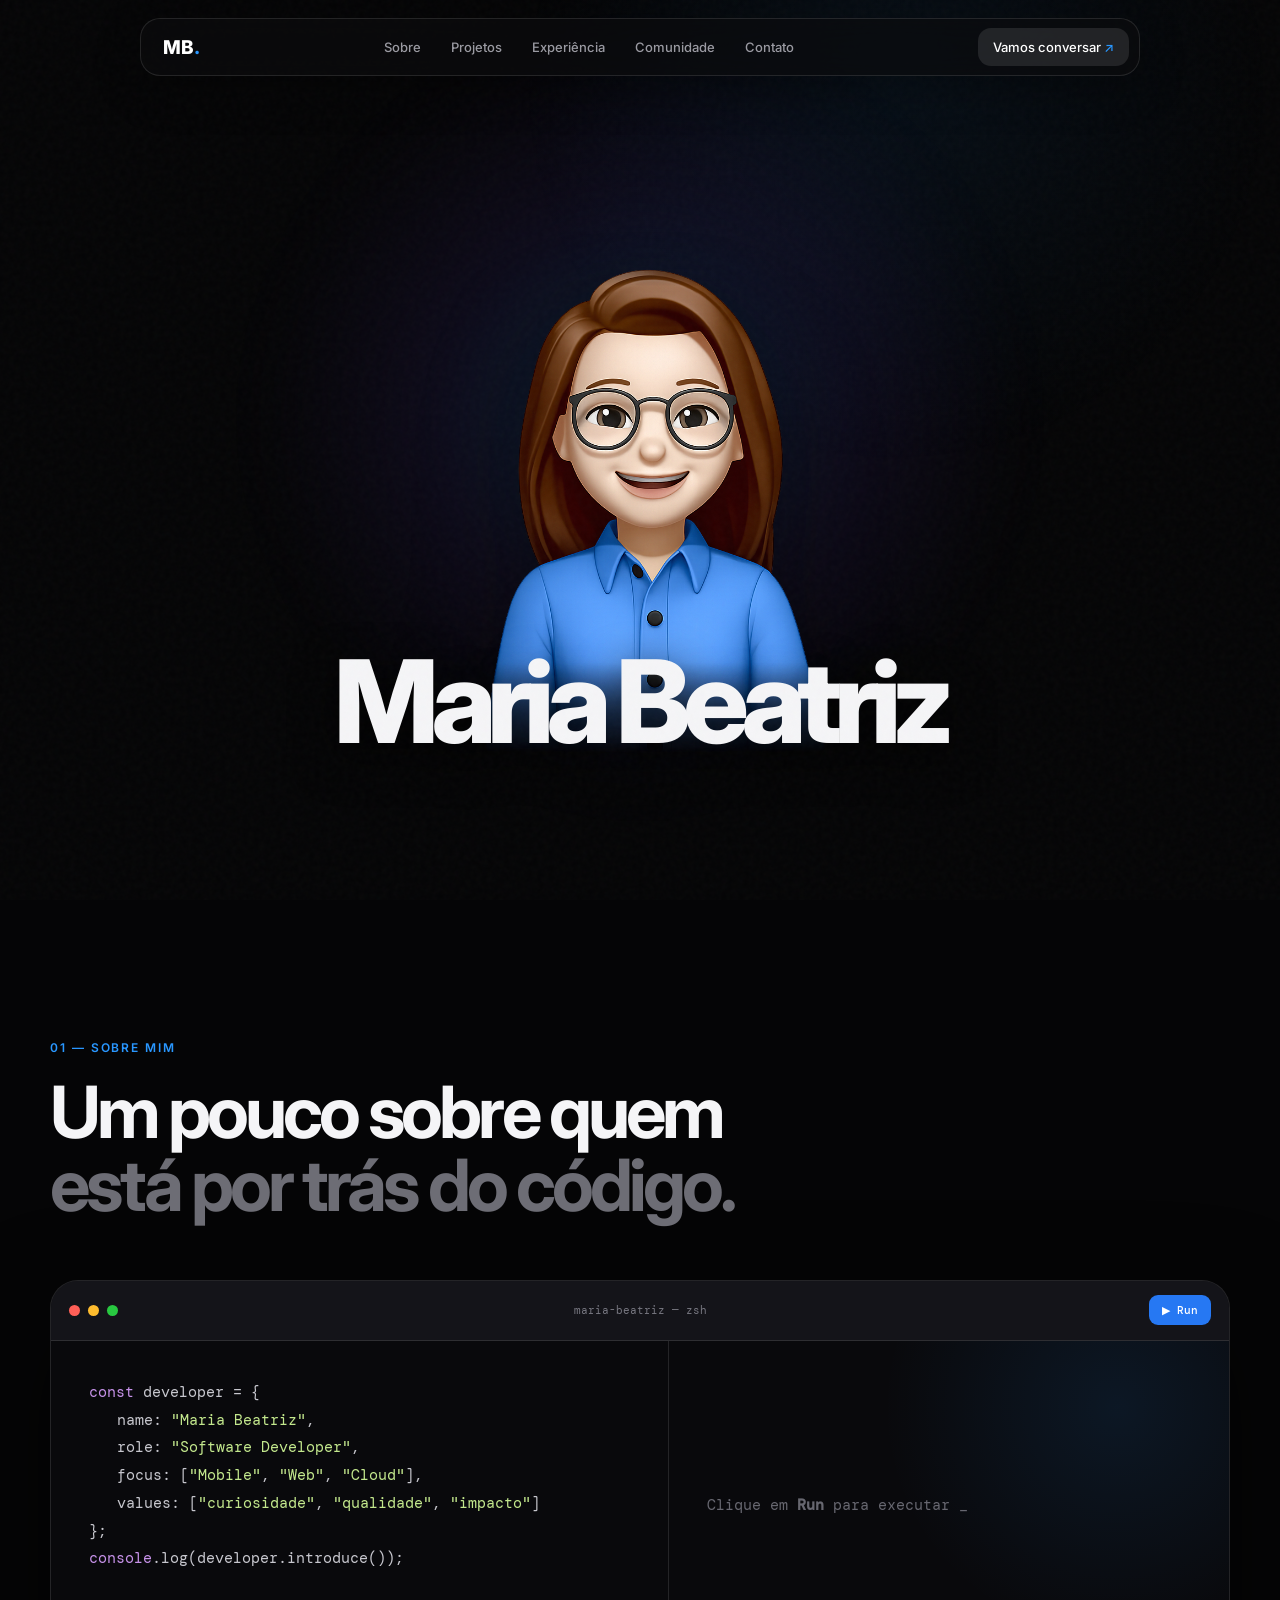
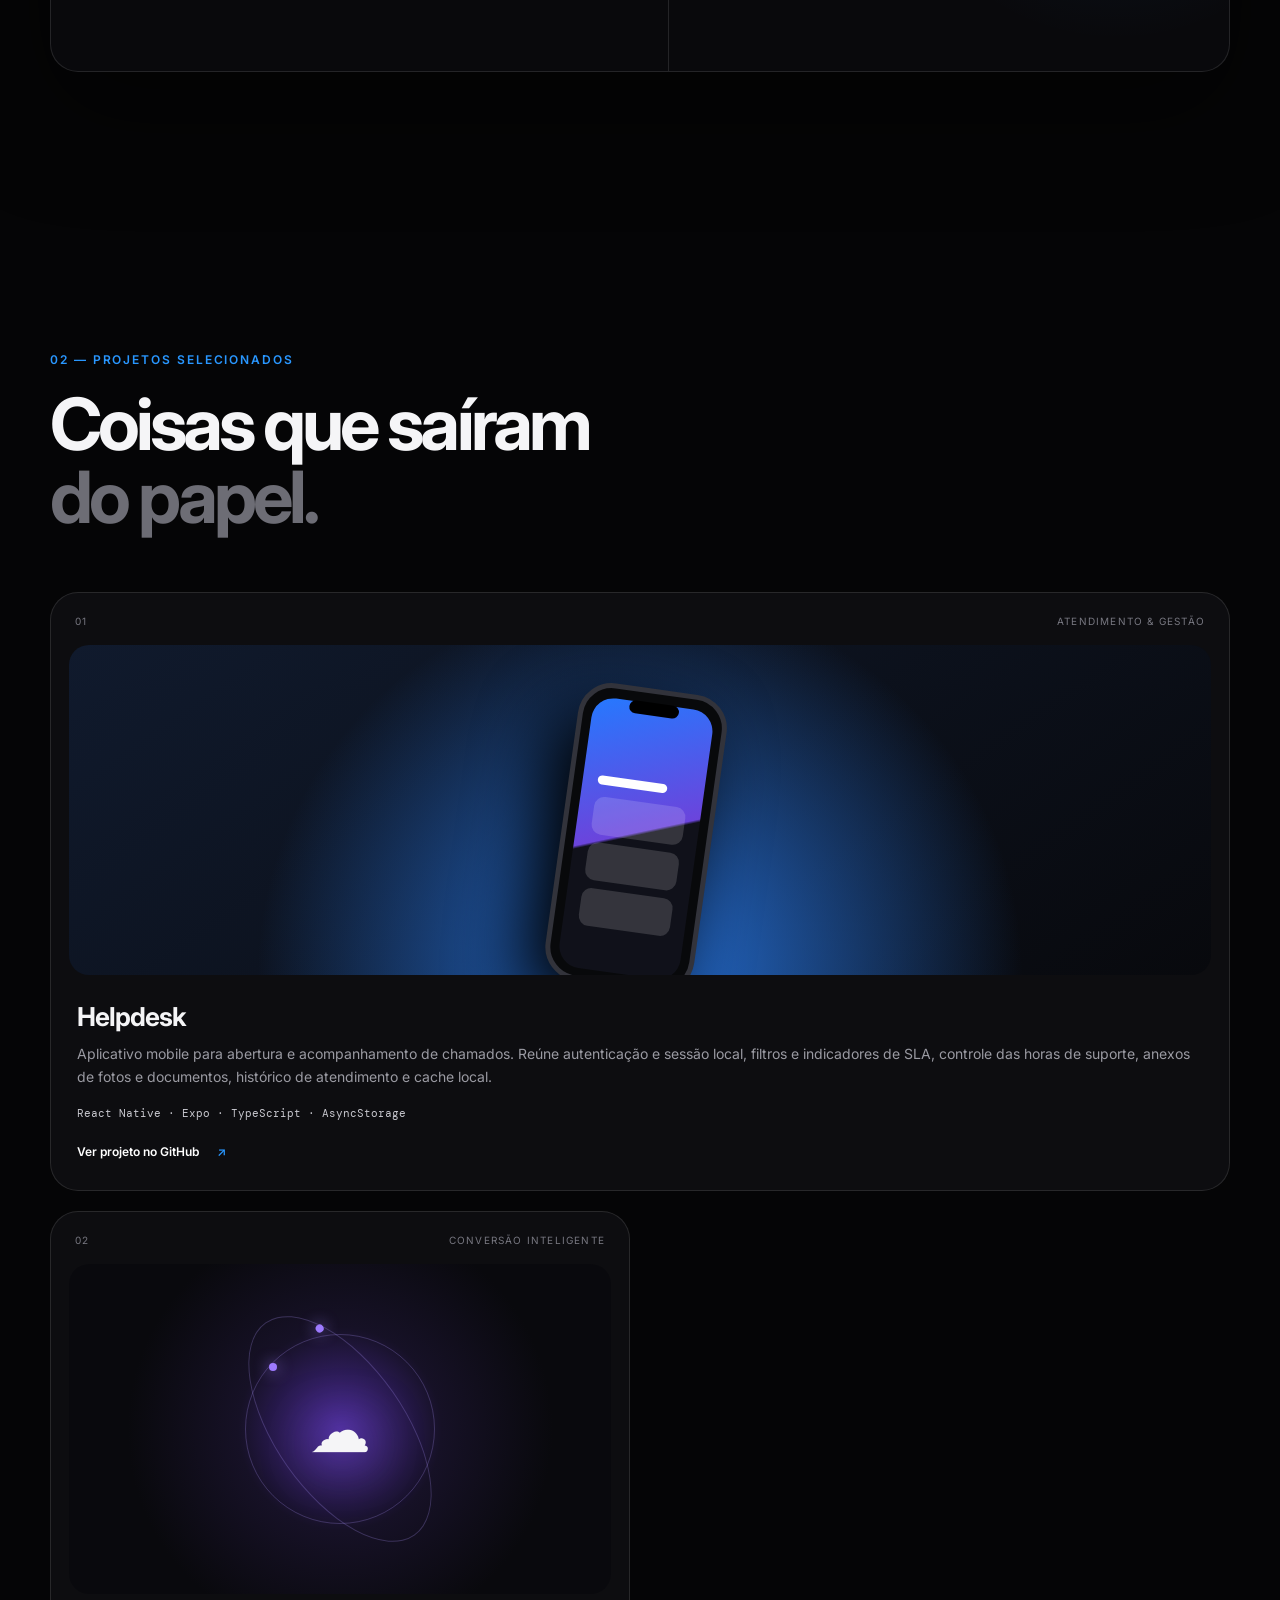
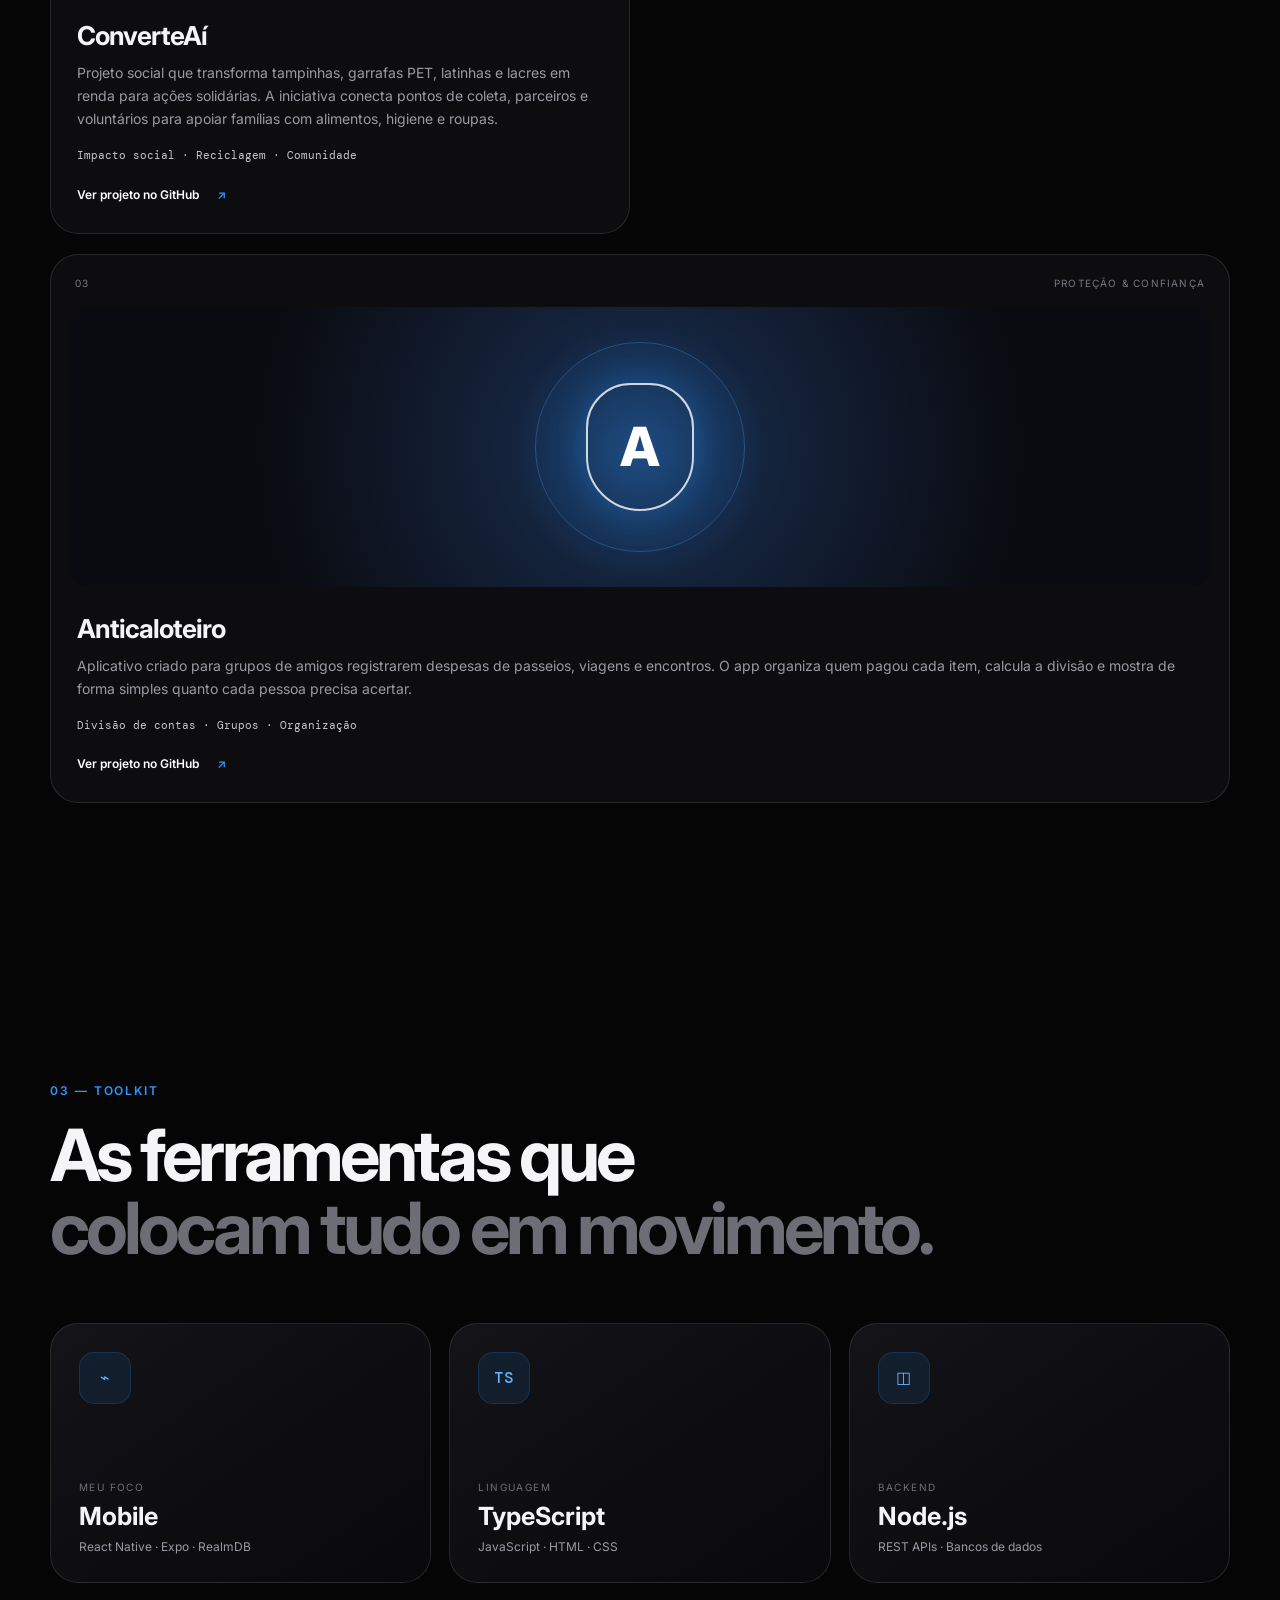
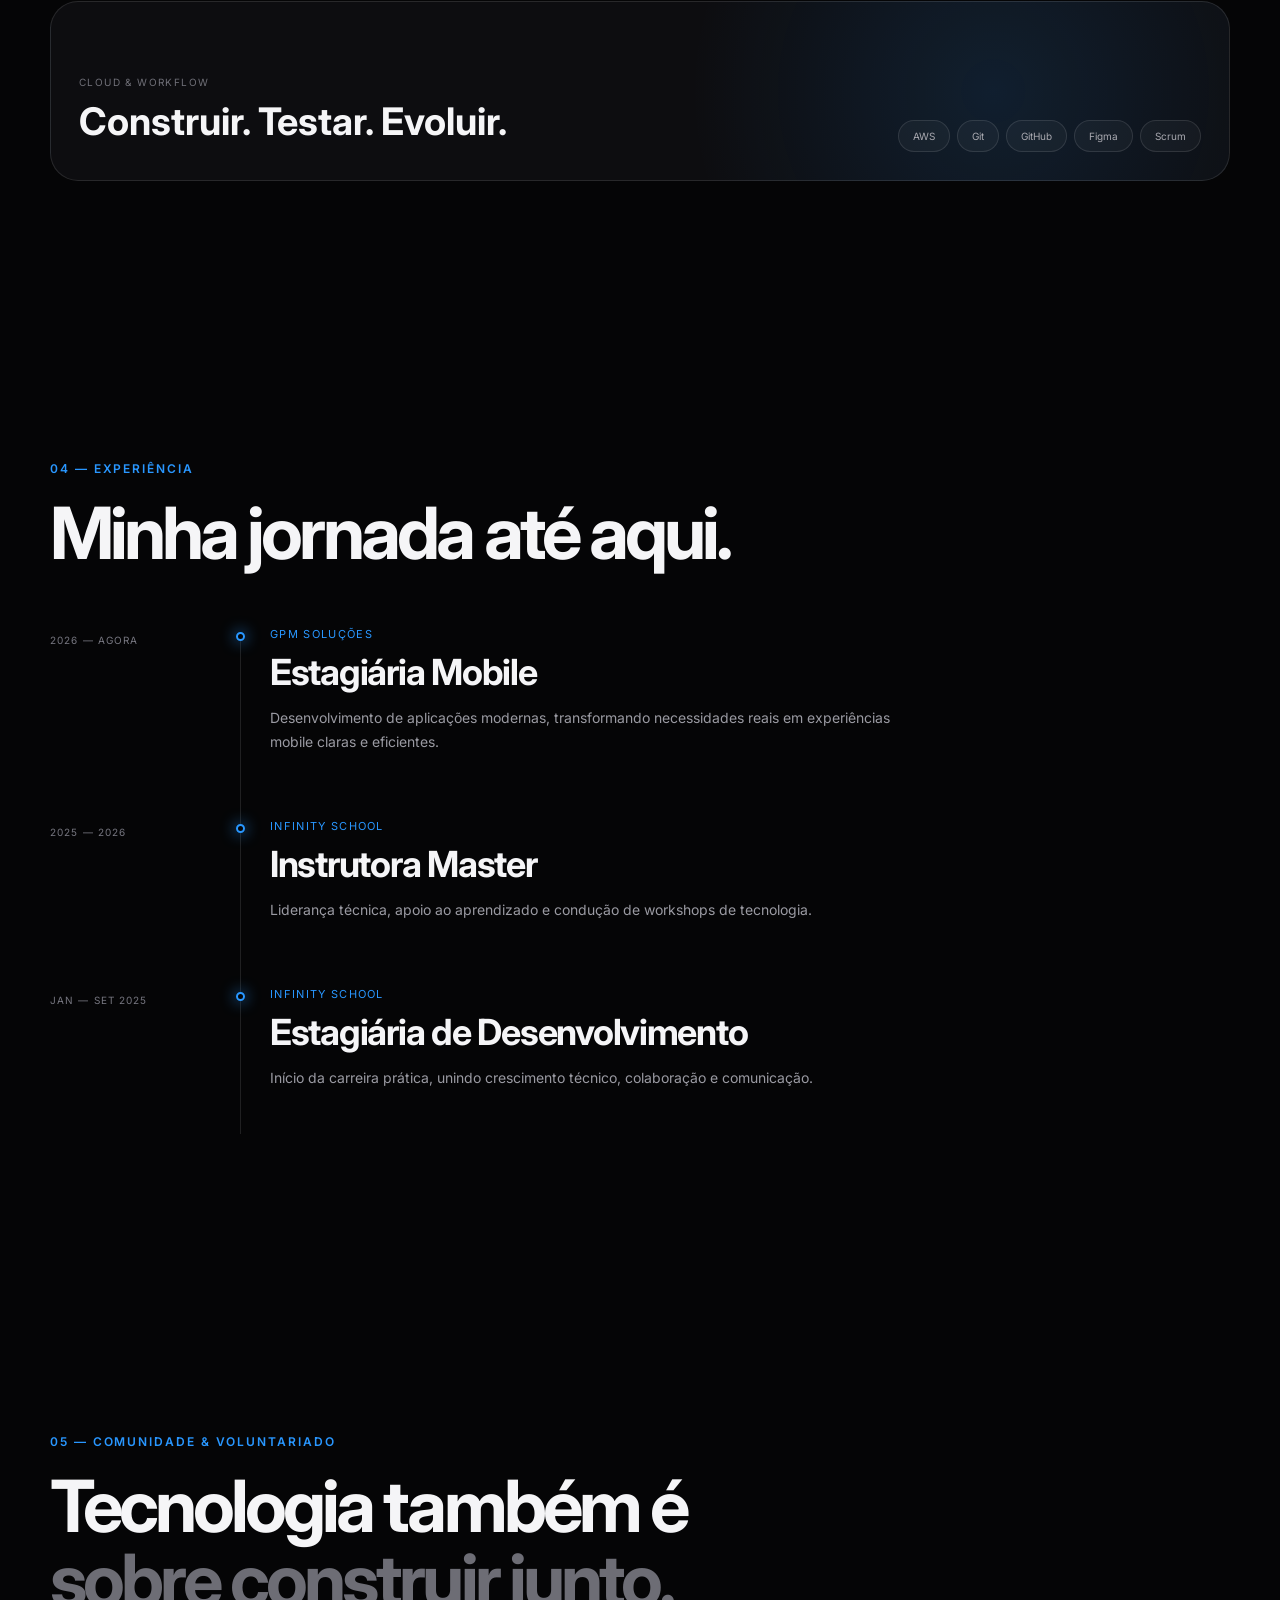
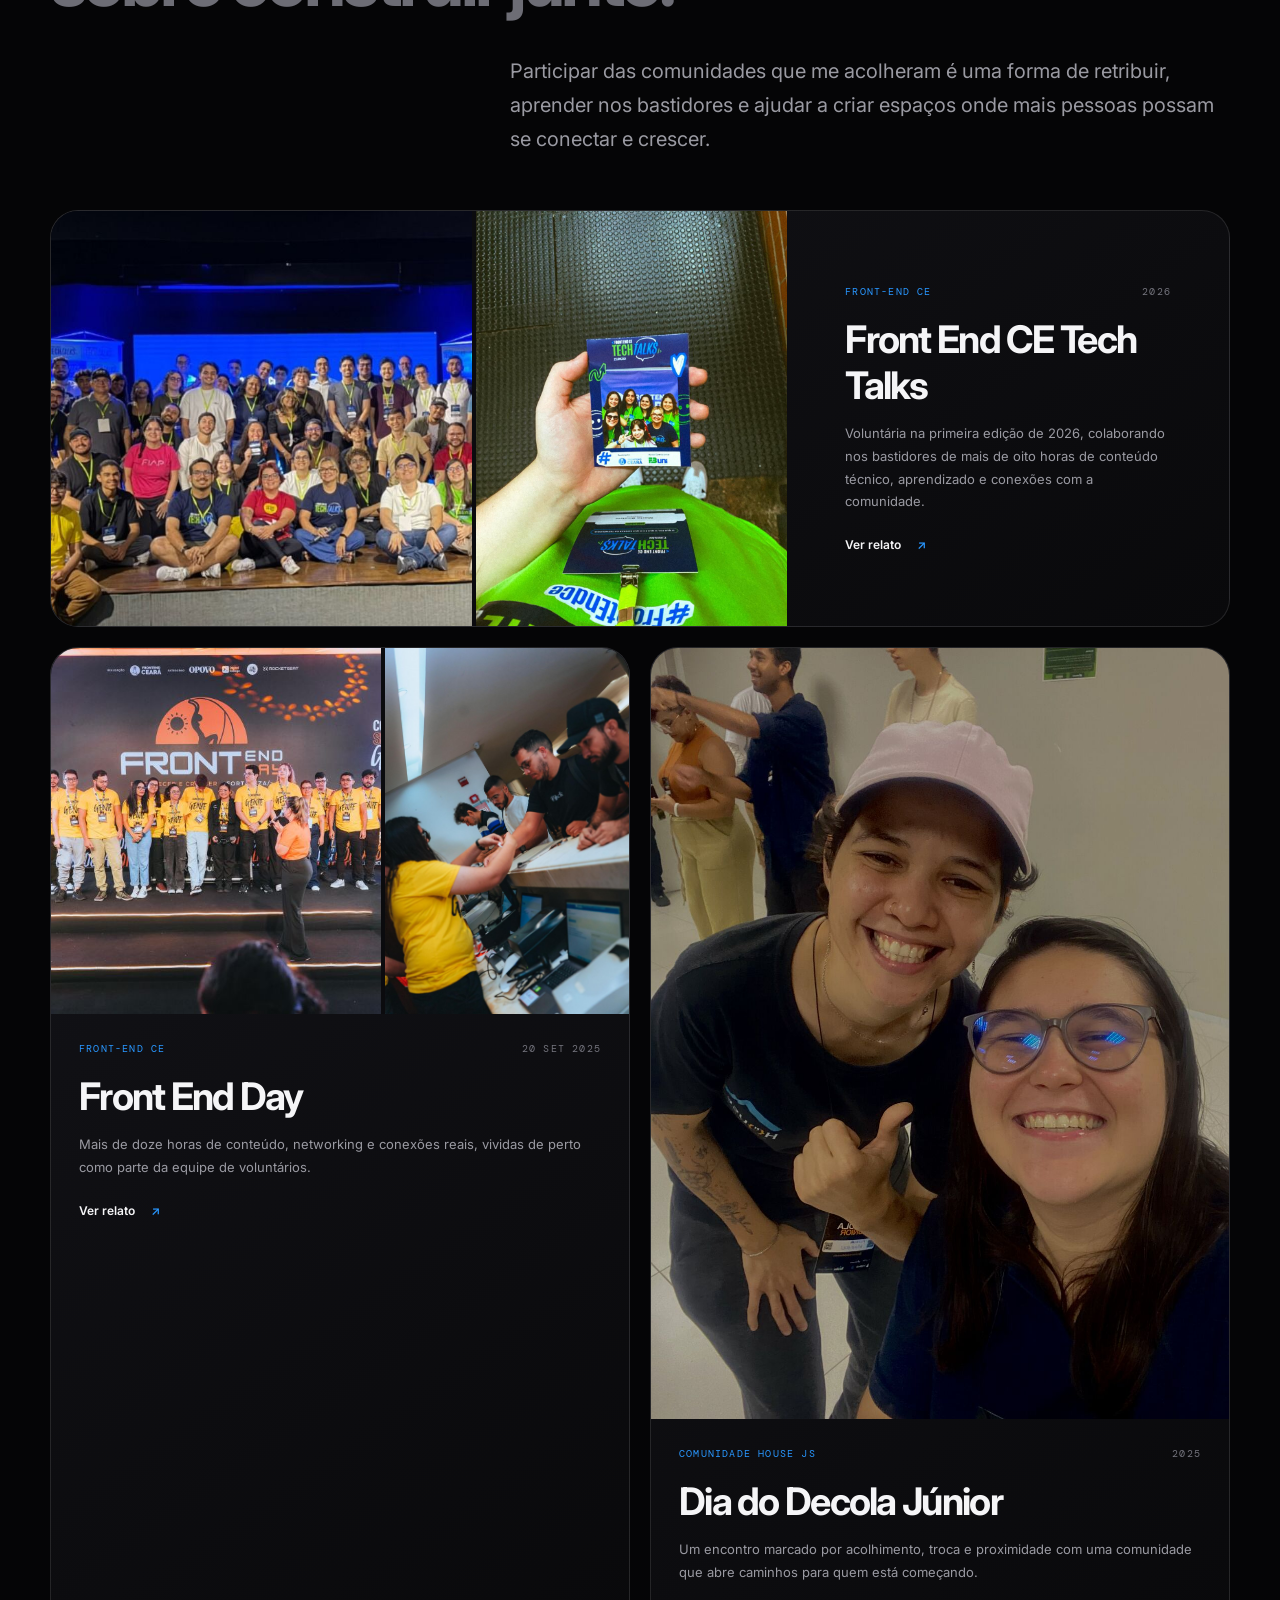
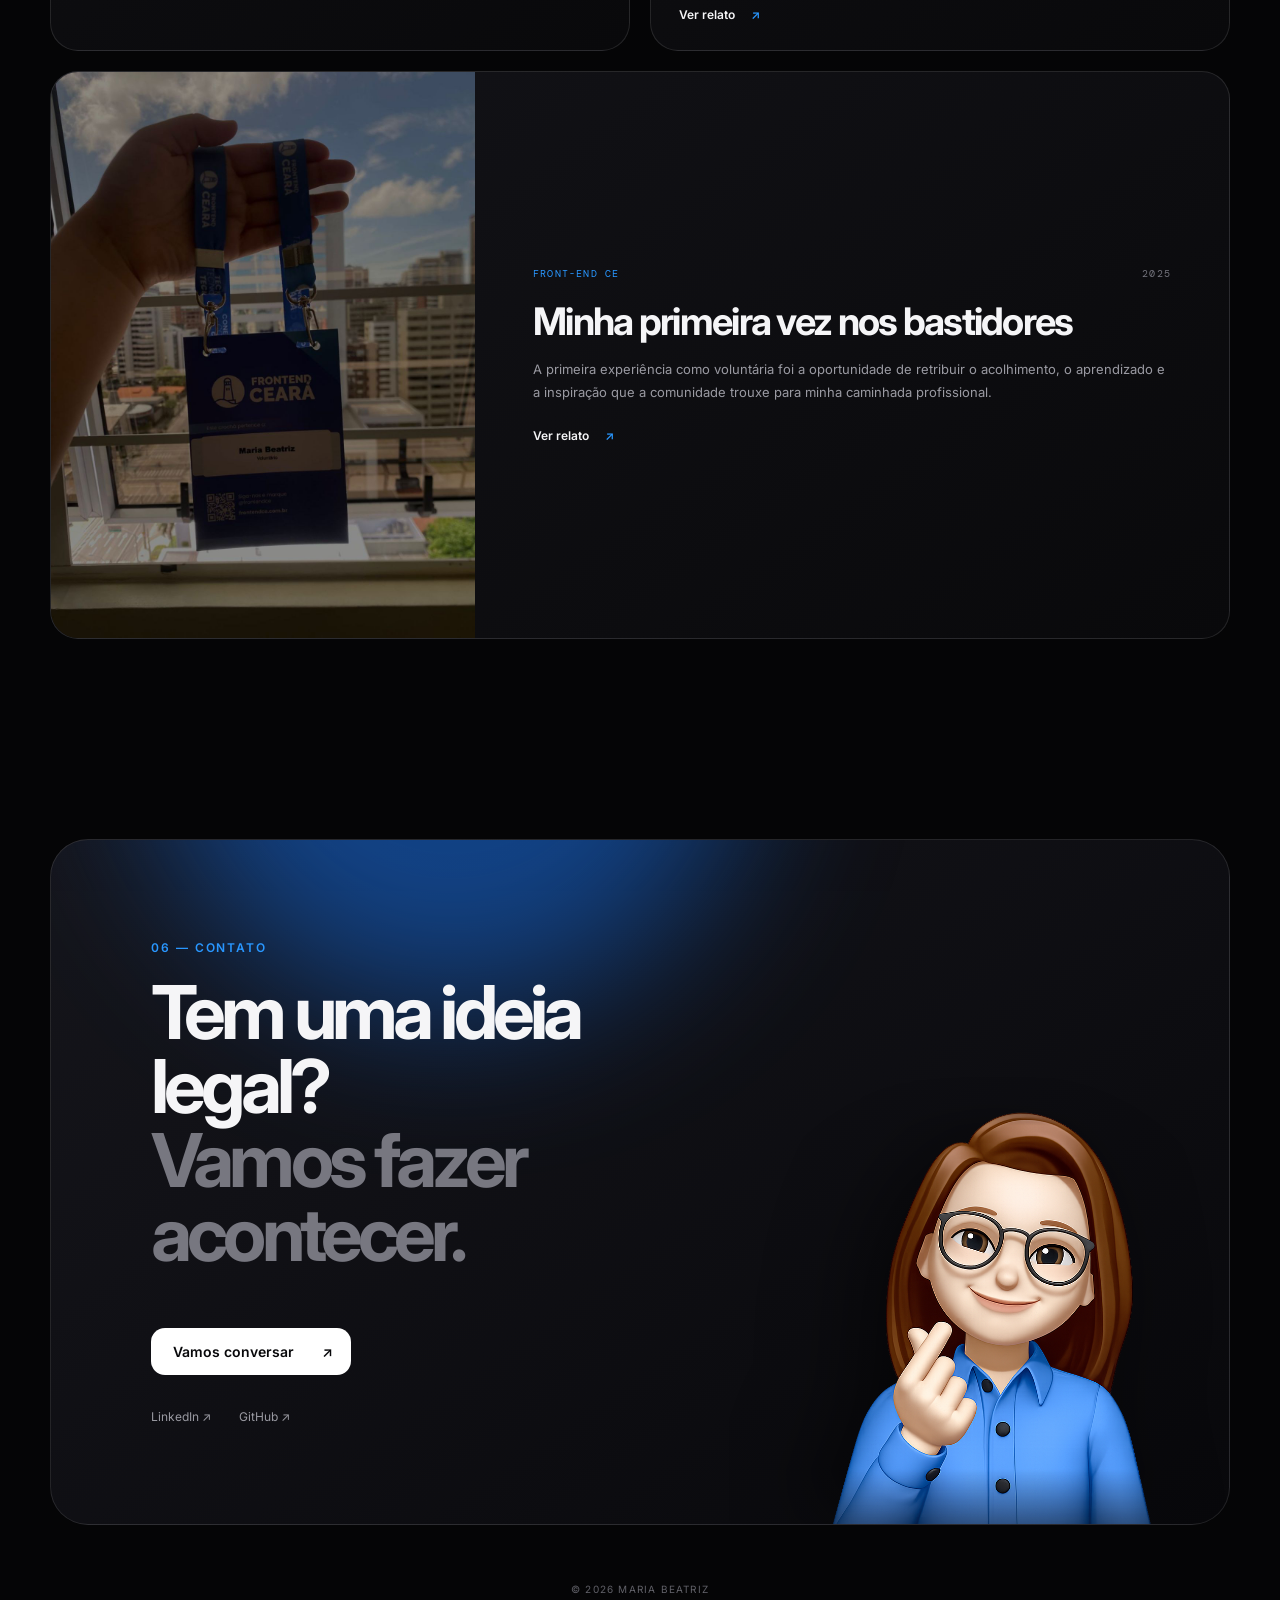
==== commit 450e18e8: "Adiciona seção de trabalho voluntário no README" ====
--- a/index.html
+++ b/index.html
@@ -28,6 +28,7 @@
         <a href="#about">Sobre</a>
         <a href="#projects">Projetos</a>
         <a href="#experience">Experiência</a>
+        <a href="#community">Comunidade</a>
         <a href="#contact">Contato</a>
       </nav>
       <a class="nav-cta" href="#contact">Vamos conversar <span>↗</span></a>
@@ -280,6 +281,167 @@
         </div>
       </section>
 
+      <section class="section community-section" id="community">
+        <div class="section-heading reveal">
+          <p class="kicker">05 — Comunidade & voluntariado</p>
+          <h2>Tecnologia também é<br /><span>sobre construir junto.</span></h2>
+        </div>
+
+        <p class="community-intro reveal">
+          Participar das comunidades que me acolheram é uma forma de retribuir,
+          aprender nos bastidores e ajudar a criar espaços onde mais pessoas
+          possam se conectar e crescer.
+        </p>
+
+        <div class="community-grid">
+          <article class="community-card community-card-featured reveal">
+            <a
+              class="community-media community-media-pair"
+              href="https://www.linkedin.com/posts/maria-beatriz-b800b8304_participei-da-1%C2%AA-edi%C3%A7%C3%A3o-de-2026-do-front-activity-7457552698679148544-mhBt"
+              target="_blank"
+              rel="noreferrer"
+              aria-label="Ver publicação sobre o Front End CE Tech Talks 2026"
+            >
+              <img
+                src="assets/community/front-end-ce-talks-01.jpg"
+                alt="Equipe e participantes do Front End CE Tech Talks 2026"
+                loading="lazy"
+              />
+              <img
+                src="assets/community/front-end-ce-talks-02.jpg"
+                alt="Maria Beatriz durante o Front End CE Tech Talks 2026"
+                loading="lazy"
+              />
+            </a>
+            <div class="community-content">
+              <div class="community-meta">
+                <span>Front-End CE</span><time datetime="2026">2026</time>
+              </div>
+              <h3>Front End CE Tech Talks</h3>
+              <p>
+                Voluntária na primeira edição de 2026, colaborando nos
+                bastidores de mais de oito horas de conteúdo técnico,
+                aprendizado e conexões com a comunidade.
+              </p>
+              <a
+                class="community-link"
+                href="https://www.linkedin.com/posts/maria-beatriz-b800b8304_participei-da-1%C2%AA-edi%C3%A7%C3%A3o-de-2026-do-front-activity-7457552698679148544-mhBt"
+                target="_blank"
+                rel="noreferrer"
+                >Ver relato <span>↗</span></a
+              >
+            </div>
+          </article>
+
+          <article class="community-card reveal" data-delay="80">
+            <a
+              class="community-media community-media-pair"
+              href="https://www.linkedin.com/posts/maria-beatriz-b800b8304_no-s%C3%A1bado-2009-tive-a-oportunidade-de-activity-7378839372994859009-p7yD"
+              target="_blank"
+              rel="noreferrer"
+              aria-label="Ver publicação sobre o Front End Day 2025"
+            >
+              <img
+                src="assets/community/front-end-day-01.jpg"
+                alt="Público e voluntários do Front End Day 2025"
+                loading="lazy"
+              />
+              <img
+                src="assets/community/front-end-day-02.jpg"
+                alt="Maria Beatriz no Front End Day 2025"
+                loading="lazy"
+              />
+            </a>
+            <div class="community-content">
+              <div class="community-meta">
+                <span>Front-End CE</span
+                ><time datetime="2025-09-20">20 set 2025</time>
+              </div>
+              <h3>Front End Day</h3>
+              <p>
+                Mais de doze horas de conteúdo, networking e conexões reais,
+                vividas de perto como parte da equipe de voluntários.
+              </p>
+              <a
+                class="community-link"
+                href="https://www.linkedin.com/posts/maria-beatriz-b800b8304_no-s%C3%A1bado-2009-tive-a-oportunidade-de-activity-7378839372994859009-p7yD"
+                target="_blank"
+                rel="noreferrer"
+                >Ver relato <span>↗</span></a
+              >
+            </div>
+          </article>
+
+          <article class="community-card reveal" data-delay="120">
+            <a
+              class="community-media"
+              href="https://www.linkedin.com/posts/maria-beatriz-b800b8304_por-motivos-de-saudade-desse-evento-inesquec%C3%ADvel-activity-7354165680159490050-hLXQ"
+              target="_blank"
+              rel="noreferrer"
+              aria-label="Ver publicação sobre o Decola Júnior"
+            >
+              <img
+                src="assets/community/decola-junior.jpg"
+                alt="Maria Beatriz no evento Decola Júnior da Comunidade House JS"
+                loading="lazy"
+              />
+            </a>
+            <div class="community-content">
+              <div class="community-meta">
+                <span>Comunidade House JS</span
+                ><time datetime="2025">2025</time>
+              </div>
+              <h3>Dia do Decola Júnior</h3>
+              <p>
+                Um encontro marcado por acolhimento, troca e proximidade com uma
+                comunidade que abre caminhos para quem está começando.
+              </p>
+              <a
+                class="community-link"
+                href="https://www.linkedin.com/posts/maria-beatriz-b800b8304_por-motivos-de-saudade-desse-evento-inesquec%C3%ADvel-activity-7354165680159490050-hLXQ"
+                target="_blank"
+                rel="noreferrer"
+                >Ver relato <span>↗</span></a
+              >
+            </div>
+          </article>
+
+          <article class="community-card community-card-wide reveal">
+            <a
+              class="community-media"
+              href="https://www.linkedin.com/posts/maria-beatriz-b800b8304_que-dia-feliz-hoje-tive-a-alegria-de-ser-activity-7289111584113623040-C8--"
+              target="_blank"
+              rel="noreferrer"
+              aria-label="Ver publicação sobre a primeira experiência de voluntariado no Front-End CE"
+            >
+              <img
+                src="assets/community/front-end-ce-voluntariado.jpg"
+                alt="Primeira experiência de Maria Beatriz como voluntária no Front-End CE"
+                loading="lazy"
+              />
+            </a>
+            <div class="community-content">
+              <div class="community-meta">
+                <span>Front-End CE</span><time datetime="2025">2025</time>
+              </div>
+              <h3>Minha primeira vez nos bastidores</h3>
+              <p>
+                A primeira experiência como voluntária foi a oportunidade de
+                retribuir o acolhimento, o aprendizado e a inspiração que a
+                comunidade trouxe para minha caminhada profissional.
+              </p>
+              <a
+                class="community-link"
+                href="https://www.linkedin.com/posts/maria-beatriz-b800b8304_que-dia-feliz-hoje-tive-a-alegria-de-ser-activity-7289111584113623040-C8--"
+                target="_blank"
+                rel="noreferrer"
+                >Ver relato <span>↗</span></a
+              >
+            </div>
+          </article>
+        </div>
+      </section>
+
       <section class="contact-section reveal" id="contact">
         <div class="contact-orb" aria-hidden="true"></div>
         <img
@@ -287,7 +449,7 @@
           src="final.png"
           alt="Avatar de Maria Beatriz fazendo um coração com a mão"
         />
-        <p class="kicker">05 — Contato</p>
+        <p class="kicker">06 — Contato</p>
         <h2>Tem uma ideia legal?<br /><span>Vamos fazer acontecer.</span></h2>
         <a
           class="button light"
--- a/style.css
+++ b/style.css
@@ -831,6 +831,176 @@
     display: none;
   }
 }
+
+/* Community */
+.community-intro {
+  max-width: 720px;
+  margin: -20px 0 54px auto;
+  color: var(--muted);
+  font-size: clamp(16px, 2vw, 20px);
+  line-height: 1.7;
+}
+
+.community-grid {
+  display: grid;
+  grid-template-columns: repeat(2, minmax(0, 1fr));
+  gap: 20px;
+}
+
+.community-card {
+  min-width: 0;
+  overflow: hidden;
+  border: 1px solid var(--line);
+  border-radius: var(--radius);
+  background: linear-gradient(145deg, var(--surface-2), #09090b);
+  transition:
+    transform 0.35s,
+    border-color 0.35s;
+}
+
+.community-card:hover {
+  transform: translateY(-7px);
+  border-color: rgba(41, 151, 255, 0.35);
+}
+
+.community-card-featured {
+  grid-column: 1 / -1;
+  display: grid;
+  grid-template-columns: 1.25fr 0.75fr;
+}
+
+.community-card-wide {
+  grid-column: 1 / -1;
+  display: grid;
+  grid-template-columns: 0.72fr 1.28fr;
+}
+
+.community-media {
+  display: grid;
+  min-height: 360px;
+  overflow: hidden;
+  background: #0b0b0e;
+}
+
+.community-media-pair {
+  grid-template-columns: 1.15fr 0.85fr;
+  gap: 4px;
+}
+
+.community-media img {
+  width: 100%;
+  height: 100%;
+  min-height: 0;
+  object-fit: cover;
+  transition: transform 0.7s cubic-bezier(0.2, 0.7, 0.2, 1);
+}
+
+.community-media-pair img:nth-child(2) {
+  object-position: center 24%;
+}
+
+.community-card:hover .community-media img {
+  transform: scale(1.035);
+}
+
+.community-content {
+  display: flex;
+  flex-direction: column;
+  padding: 28px;
+}
+
+.community-card-featured .community-content,
+.community-card-wide .community-content {
+  justify-content: center;
+  padding: clamp(30px, 5vw, 58px);
+}
+
+.community-meta {
+  display: flex;
+  align-items: center;
+  justify-content: space-between;
+  gap: 20px;
+  margin-bottom: 18px;
+  color: var(--blue);
+  font-family: "DM Mono", monospace;
+  font-size: 10px;
+  letter-spacing: 0.12em;
+  text-transform: uppercase;
+}
+
+.community-meta time {
+  color: #73737c;
+}
+
+.community-content h3 {
+  margin-bottom: 14px;
+  font-size: clamp(25px, 3vw, 38px);
+  letter-spacing: -0.045em;
+}
+
+.community-content p {
+  color: var(--muted);
+  font-size: 13px;
+  line-height: 1.75;
+}
+
+.community-link {
+  display: inline-flex;
+  align-items: center;
+  gap: 16px;
+  width: fit-content;
+  margin-top: 24px;
+  color: var(--text);
+  font-size: 12px;
+  font-weight: 600;
+  text-decoration: none;
+}
+
+.community-link span {
+  color: var(--blue);
+  transition: transform 0.25s;
+}
+
+.community-link:hover span {
+  transform: translate(3px, -3px);
+}
+
+@media (max-width: 850px) {
+  .community-intro {
+    margin-left: 0;
+  }
+
+  .community-grid {
+    grid-template-columns: 1fr;
+  }
+
+  .community-card-featured,
+  .community-card-wide {
+    grid-column: auto;
+    display: block;
+  }
+}
+
+@media (max-width: 560px) {
+  .community-intro {
+    margin-bottom: 36px;
+    font-size: 15px;
+  }
+
+  .community-media {
+    min-height: 300px;
+  }
+
+  .community-media-pair {
+    grid-template-columns: 1fr 0.72fr;
+  }
+
+  .community-content,
+  .community-card-featured .community-content,
+  .community-card-wide .community-content {
+    padding: 24px;
+  }
+}
 @media (prefers-reduced-motion: reduce) {
   html {
     scroll-behavior: auto;
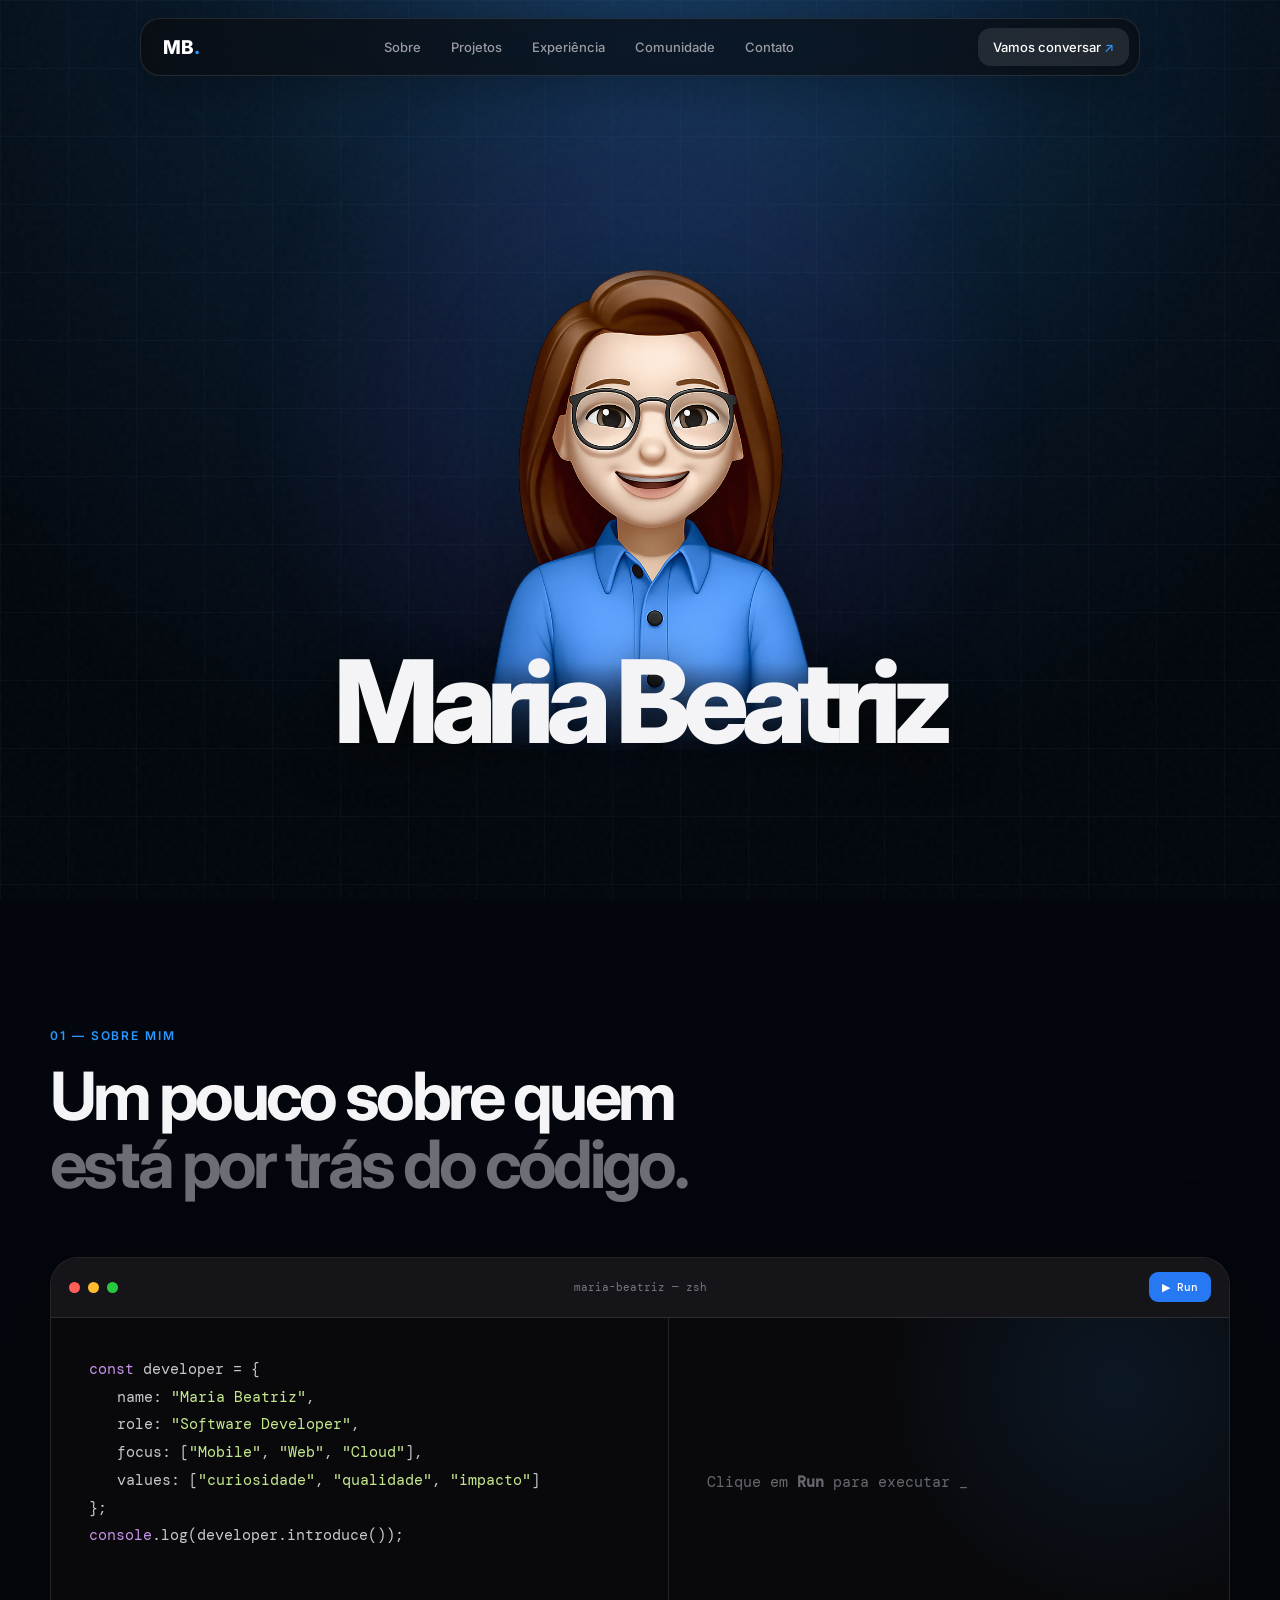
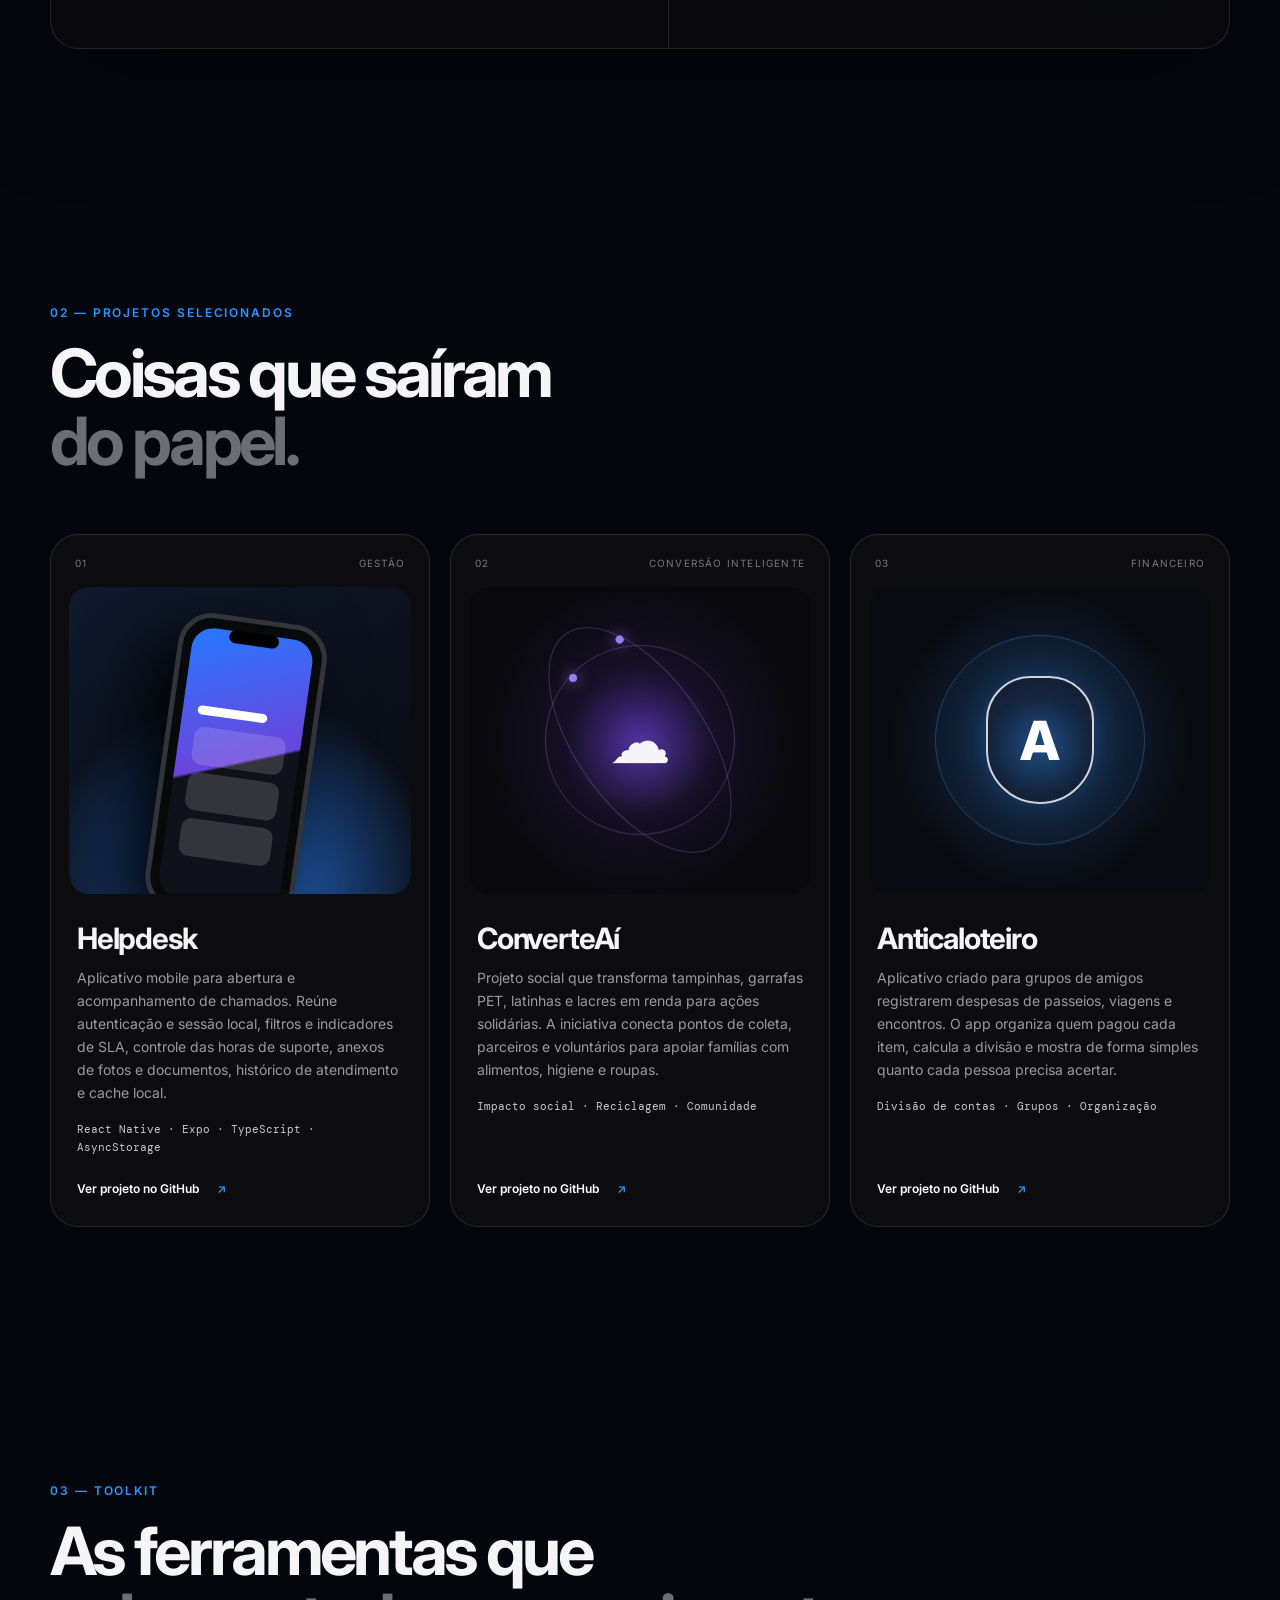
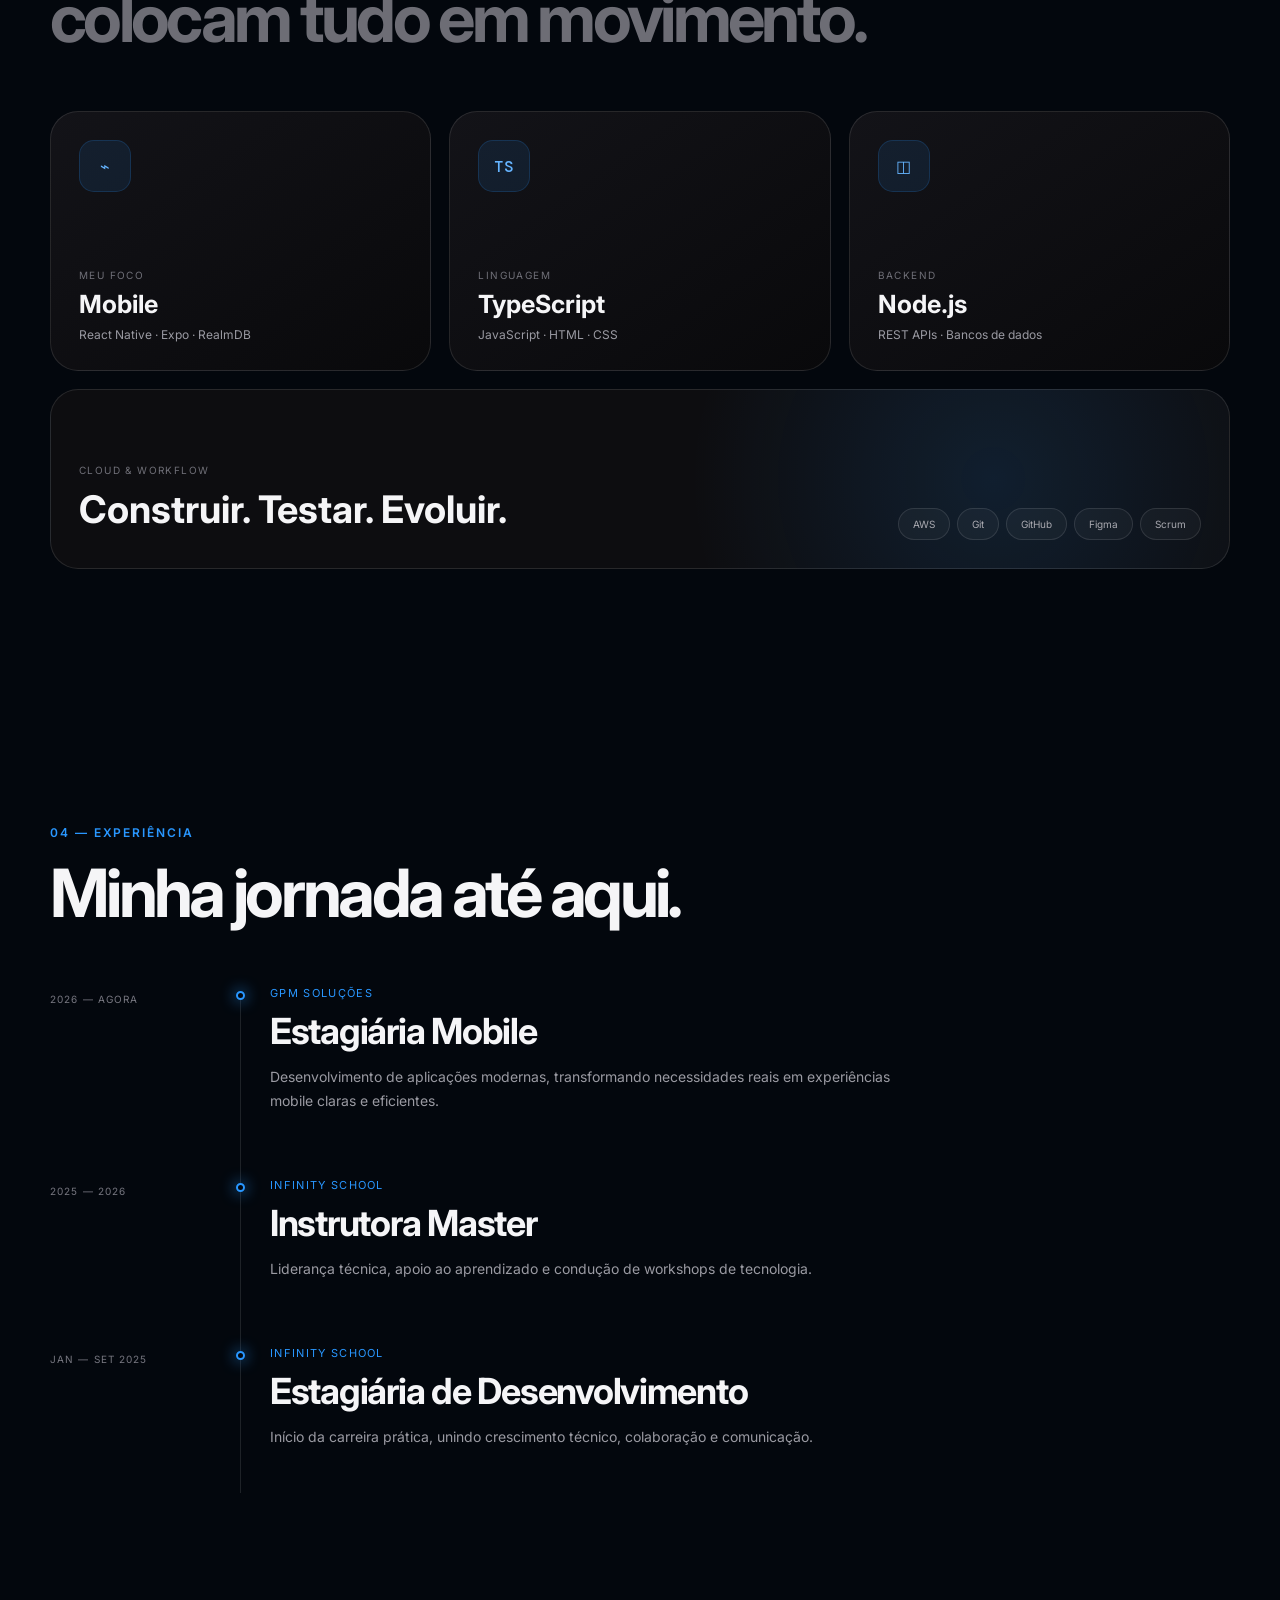
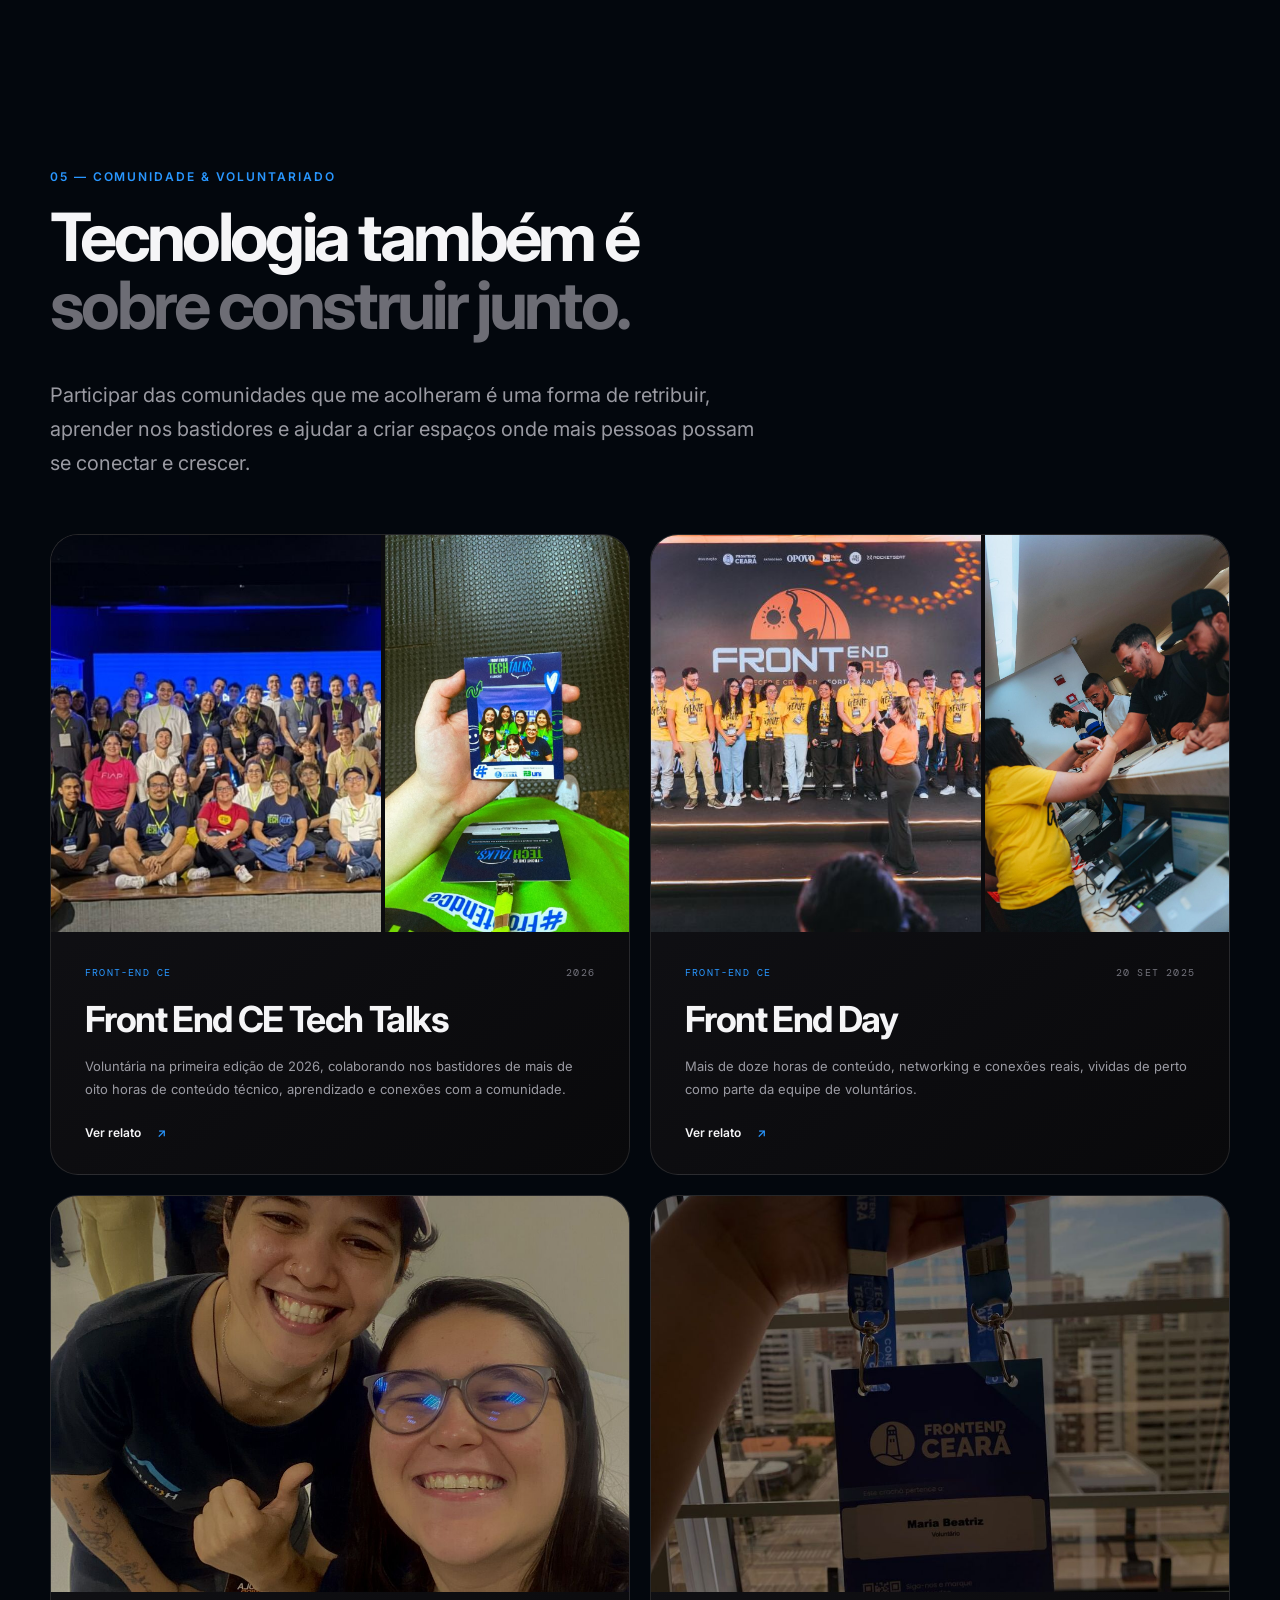
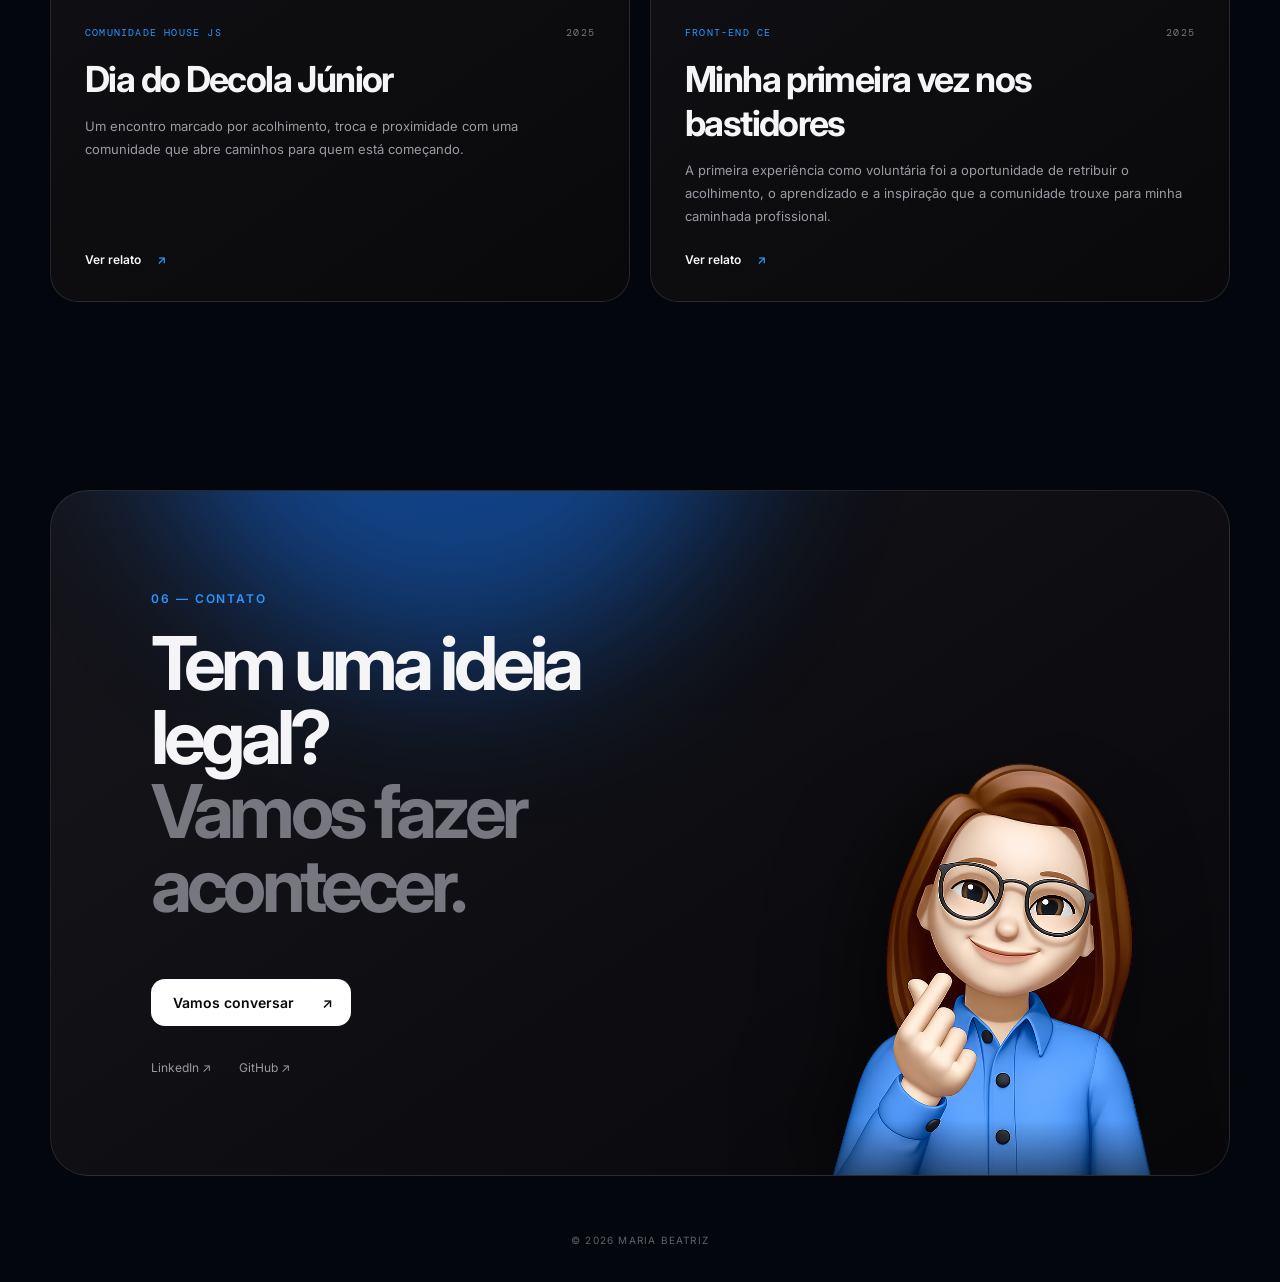
==== commit b010127e: "Resposividade" ====
--- a/index.html
+++ b/index.html
@@ -17,6 +17,7 @@
       rel="stylesheet"
     />
     <link rel="stylesheet" href="style.css" />
+    <link rel="stylesheet" href="responsive.css" />
   </head>
   <body>
     <div class="noise" aria-hidden="true"></div>
@@ -107,7 +108,7 @@
           <article class="project-card project-featured reveal">
             <div class="project-top">
               <span class="project-number">01</span
-              ><span class="project-type">Atendimento & gestão</span>
+              ><span class="project-type">Gestão</span>
             </div>
             <div class="project-visual visual-mobile" aria-hidden="true">
               <div class="phone">
@@ -171,7 +172,7 @@
           >
             <div class="project-top">
               <span class="project-number">03</span
-              ><span class="project-type">Proteção & confiança</span>
+              ><span class="project-type">Financeiro</span>
             </div>
             <div class="project-visual visual-shield" aria-hidden="true">
               <div class="shield-mark">A</div>
@@ -190,7 +191,7 @@
               </p>
               <a
                 class="project-link"
-                href="https://github.com/Mariastodi/anticaloteiro"
+                href="https://github.com/Mariastodi/Anti-Caloteiro.git"
                 target="_blank"
                 rel="noreferrer"
                 >Ver projeto no GitHub <span>↗</span></a
--- a/style.css
+++ b/style.css
@@ -1,5 +1,5 @@
 :root {
-  --bg: #050506;
+  --bg: #03070d;
   --surface: #0d0d10;
   --surface-2: #131318;
   --text: #f5f5f7;
@@ -21,7 +21,16 @@
   scroll-padding-top: 90px;
 }
 body {
-  background: var(--bg);
+  background-color: var(--bg);
+  background-image:
+    linear-gradient(rgba(91, 164, 235, 0.045) 1px, transparent 1px),
+    linear-gradient(90deg, rgba(91, 164, 235, 0.045) 1px, transparent 1px),
+    radial-gradient(circle at 50% -8%, #173a60 0%, #081828 38%, #03070d 78%);
+  background-size:
+    68px 68px,
+    68px 68px,
+    100% 100%;
+  background-attachment: fixed;
   color: var(--text);
   font-family:
     Inter,
--- a/responsive.css
+++ b/responsive.css
@@ -0,0 +1,293 @@
+img {
+  max-width: 100%;
+}
+.section,
+.contact-section {
+  width: min(calc(100% - clamp(32px, 6vw, 80px)), var(--max));
+}
+.section {
+  padding-block: clamp(80px, 10vw, 140px);
+}
+.section-heading {
+  margin-bottom: clamp(38px, 5vw, 58px);
+}
+.section-heading h2 {
+  max-width: 960px;
+  font-size: clamp(40px, 5.2vw, 72px);
+  text-wrap: balance;
+}
+
+.projects-grid {
+  grid-template-columns: repeat(3, minmax(0, 1fr));
+  align-items: stretch;
+}
+.project-featured,
+.anticaloteiro-card {
+  grid-column: auto;
+}
+.project-card {
+  display: flex;
+  min-width: 0;
+  height: 100%;
+  flex-direction: column;
+}
+.project-visual,
+.visual-shield {
+  width: auto;
+  height: clamp(240px, 24vw, 320px);
+  flex: 0 0 auto;
+}
+.project-content {
+  display: flex;
+  flex: 1;
+  flex-direction: column;
+}
+.project-content h3 {
+  font-size: clamp(24px, 2.3vw, 30px);
+}
+.project-content p {
+  overflow-wrap: anywhere;
+}
+.project-link {
+  margin-top: auto;
+  padding-top: 24px;
+}
+
+/* Community */
+.community-intro {
+  margin-left: 0;
+}
+.community-grid {
+  grid-template-columns: repeat(2, minmax(0, 1fr));
+  align-items: stretch;
+}
+.community-card,
+.community-card-featured,
+.community-card-wide {
+  display: flex;
+  min-width: 0;
+  height: 100%;
+  grid-column: auto;
+  flex-direction: column;
+}
+.community-media,
+.community-card-featured .community-media,
+.community-card-wide .community-media {
+  width: 100%;
+  height: clamp(300px, 31vw, 420px);
+  min-height: 0;
+  flex: 0 0 auto;
+}
+.community-media img {
+  display: block;
+}
+.community-content,
+.community-card-featured .community-content,
+.community-card-wide .community-content {
+  flex: 1;
+  justify-content: flex-start;
+  padding: clamp(24px, 3vw, 34px);
+}
+.community-content h3 {
+  font-size: clamp(26px, 2.8vw, 36px);
+}
+.community-link {
+  margin-top: auto;
+  padding-top: 24px;
+}
+
+@media (max-width: 1100px) {
+  :root {
+    --radius: 24px;
+  }
+  .site-header {
+    width: calc(100% - 32px);
+  }
+  nav {
+    gap: clamp(14px, 2vw, 24px);
+  }
+  nav a,
+  .nav-cta {
+    font-size: 12px;
+  }
+  .projects-grid {
+    grid-template-columns: repeat(2, minmax(0, 1fr));
+  }
+  .project-featured {
+    grid-column: 1 / -1;
+  }
+  .project-featured .project-visual {
+    height: clamp(280px, 36vw, 380px);
+  }
+  .terminal-body {
+    grid-template-columns: 1fr;
+  }
+  .code {
+    border-right: 0;
+    border-bottom: 1px solid var(--line);
+  }
+}
+
+@media (max-width: 900px) {
+  nav {
+    display: none;
+  }
+  .hero {
+    min-height: 820px;
+    padding-top: 110px;
+  }
+  .hero-composition {
+    height: clamp(360px, 64vw, 500px);
+  }
+  .hero-avatar {
+    width: min(580px, 82vw);
+  }
+  .stack-bento {
+    grid-template-columns: repeat(2, minmax(0, 1fr));
+  }
+  .stack-card.wide {
+    grid-column: 1 / -1;
+  }
+  .community-media,
+  .community-card-featured .community-media,
+  .community-card-wide .community-media {
+    height: clamp(280px, 42vw, 380px);
+  }
+  .contact-section {
+    min-height: 700px;
+    padding: 64px 48px 330px;
+    align-items: center;
+    text-align: center;
+  }
+}
+
+@media (max-width: 700px) {
+  :root {
+    --radius: 20px;
+  }
+  .section,
+  .contact-section {
+    width: calc(100% - 28px);
+  }
+  .section {
+    padding-block: 82px;
+  }
+  .section-heading h2 {
+    font-size: clamp(36px, 11vw, 54px);
+  }
+  .projects-grid,
+  .community-grid,
+  .stack-bento {
+    grid-template-columns: 1fr;
+  }
+  .project-featured,
+  .stack-card.wide {
+    grid-column: auto;
+  }
+  .project-visual,
+  .project-featured .project-visual,
+  .visual-shield {
+    height: clamp(250px, 72vw, 340px);
+  }
+  .community-media,
+  .community-card-featured .community-media,
+  .community-card-wide .community-media {
+    height: clamp(300px, 92vw, 430px);
+  }
+  .community-media-pair {
+    grid-template-columns: 1fr 0.72fr;
+  }
+  .stack-card.wide {
+    flex-direction: column;
+    align-items: flex-start;
+  }
+  .stack-pills {
+    justify-content: flex-start;
+  }
+  .timeline::before {
+    left: 5px;
+  }
+  .timeline-item {
+    grid-template-columns: 22px minmax(0, 1fr);
+  }
+  .timeline-date,
+  .timeline-item > div:last-child {
+    grid-column: 2;
+  }
+  .timeline-dot {
+    grid-column: 1;
+    grid-row: 1 / 3;
+  }
+}
+
+@media (max-width: 480px) {
+  .site-header {
+    top: 10px;
+    width: calc(100% - 20px);
+    padding-left: 16px;
+  }
+  .nav-cta {
+    padding: 10px 12px;
+    font-size: 0;
+  }
+  .nav-cta::before {
+    content: "Contato";
+    font-size: 11px;
+  }
+  .nav-cta span {
+    font-size: 11px;
+  }
+  .hero {
+    min-height: 680px;
+    padding-inline: 14px;
+  }
+  .hero-composition {
+    height: 350px;
+  }
+  .hero-avatar {
+    width: 370px;
+    max-width: 108vw;
+  }
+  .hero h1 {
+    max-width: 100%;
+    font-size: clamp(38px, 11.5vw, 52px);
+    letter-spacing: -0.08em;
+  }
+  .terminal-bar {
+    grid-template-columns: 1fr 1fr;
+  }
+  .terminal-bar > span {
+    display: none;
+  }
+  .code,
+  .terminal-output {
+    padding: 22px 16px;
+    font-size: 11px;
+  }
+  .indent {
+    padding-left: 16px;
+  }
+  .project-top,
+  .project-content,
+  .community-content,
+  .community-card-featured .community-content,
+  .community-card-wide .community-content {
+    padding-inline: 20px;
+  }
+  .community-media,
+  .community-card-featured .community-media,
+  .community-card-wide .community-media {
+    height: 310px;
+  }
+  .contact-section {
+    min-height: 720px;
+    padding: 50px 22px 290px;
+  }
+  .contact-section h2 {
+    font-size: clamp(38px, 12vw, 52px);
+  }
+  .contact-avatar {
+    bottom: -80px;
+    width: min(340px, 94%);
+  }
+}
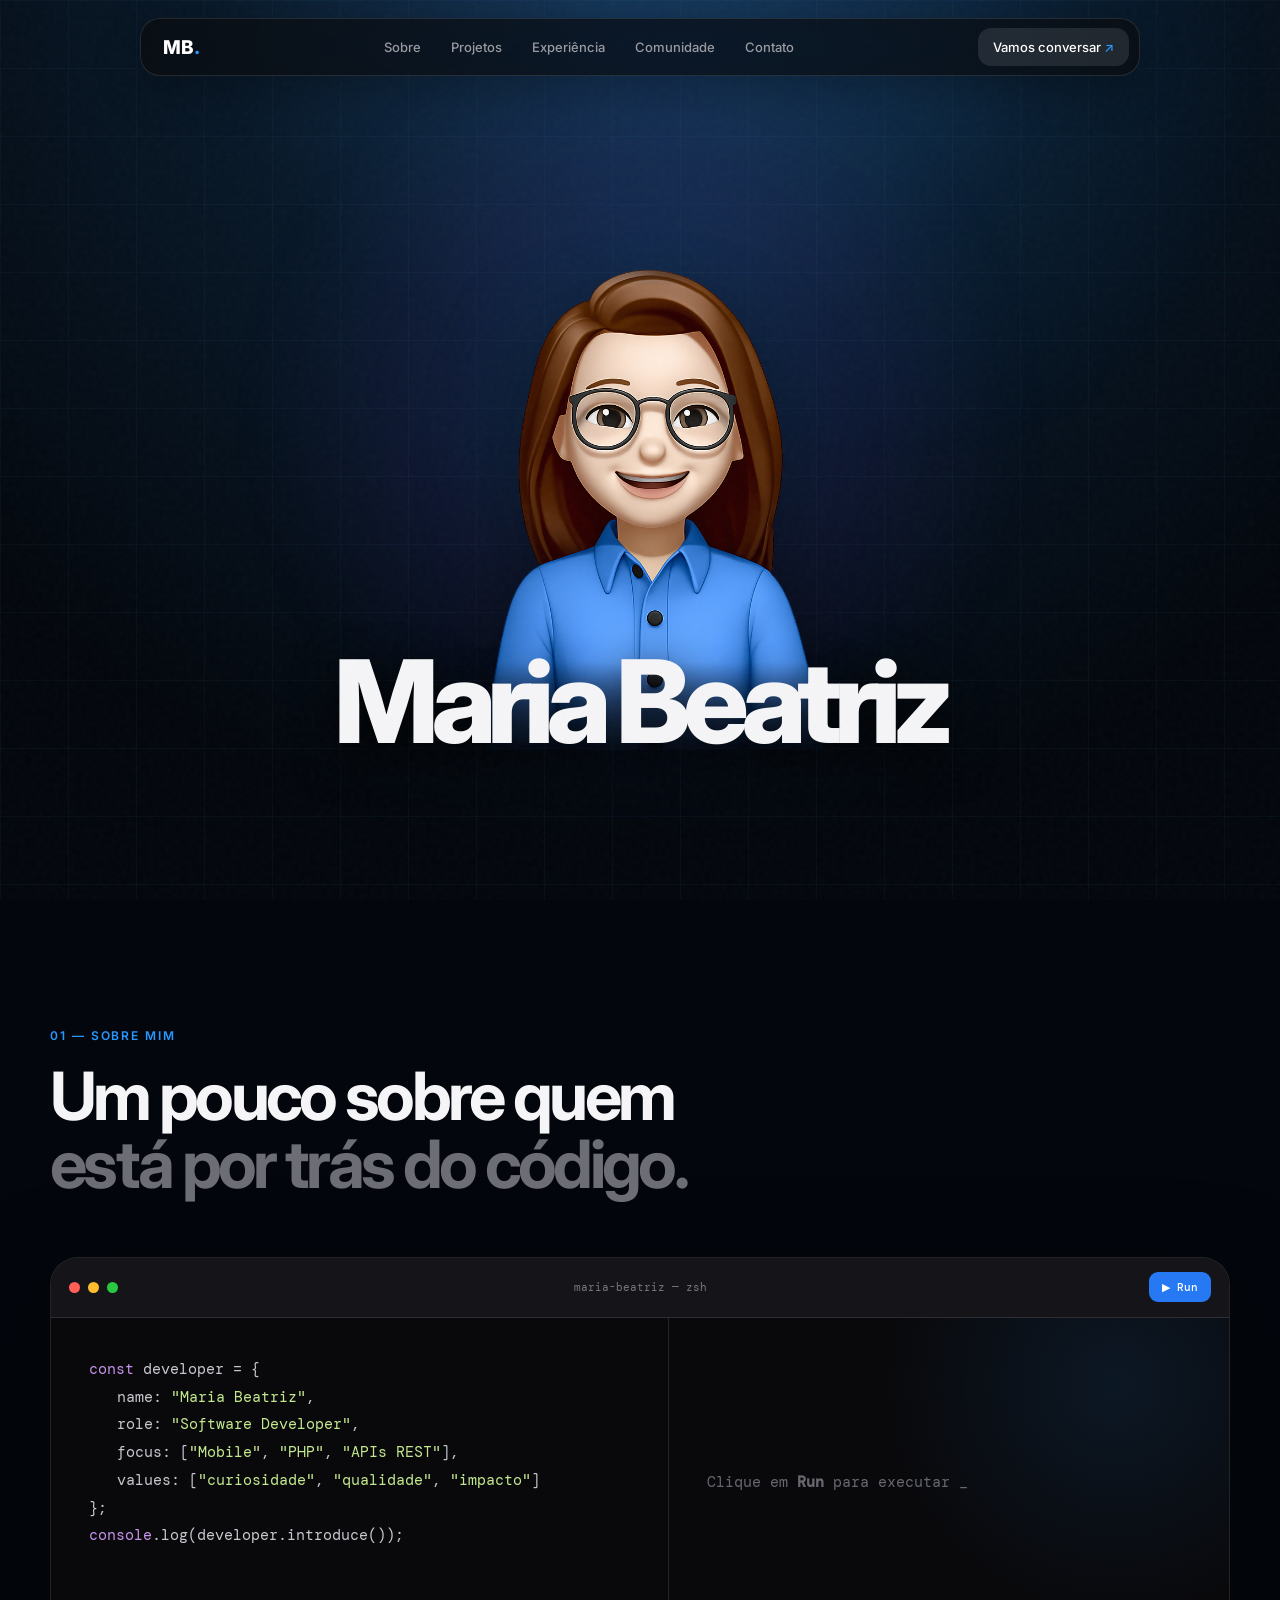
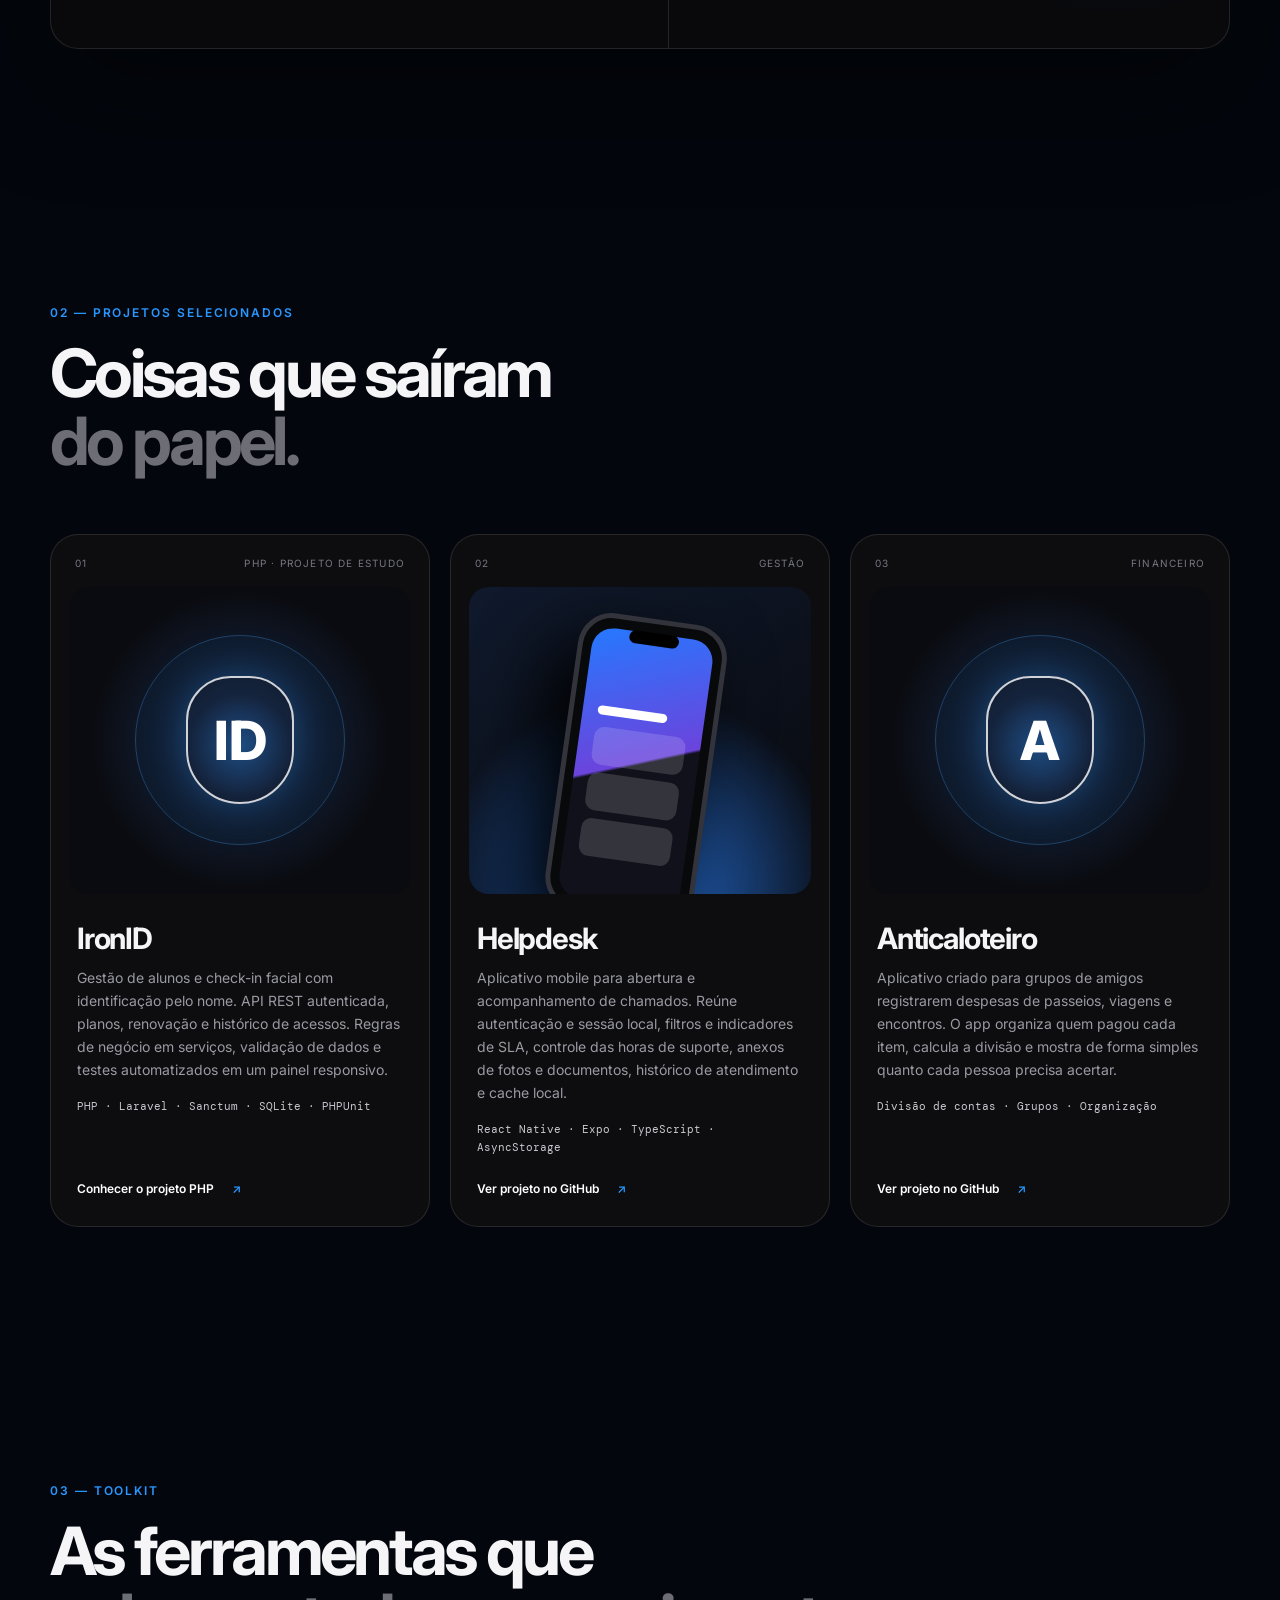
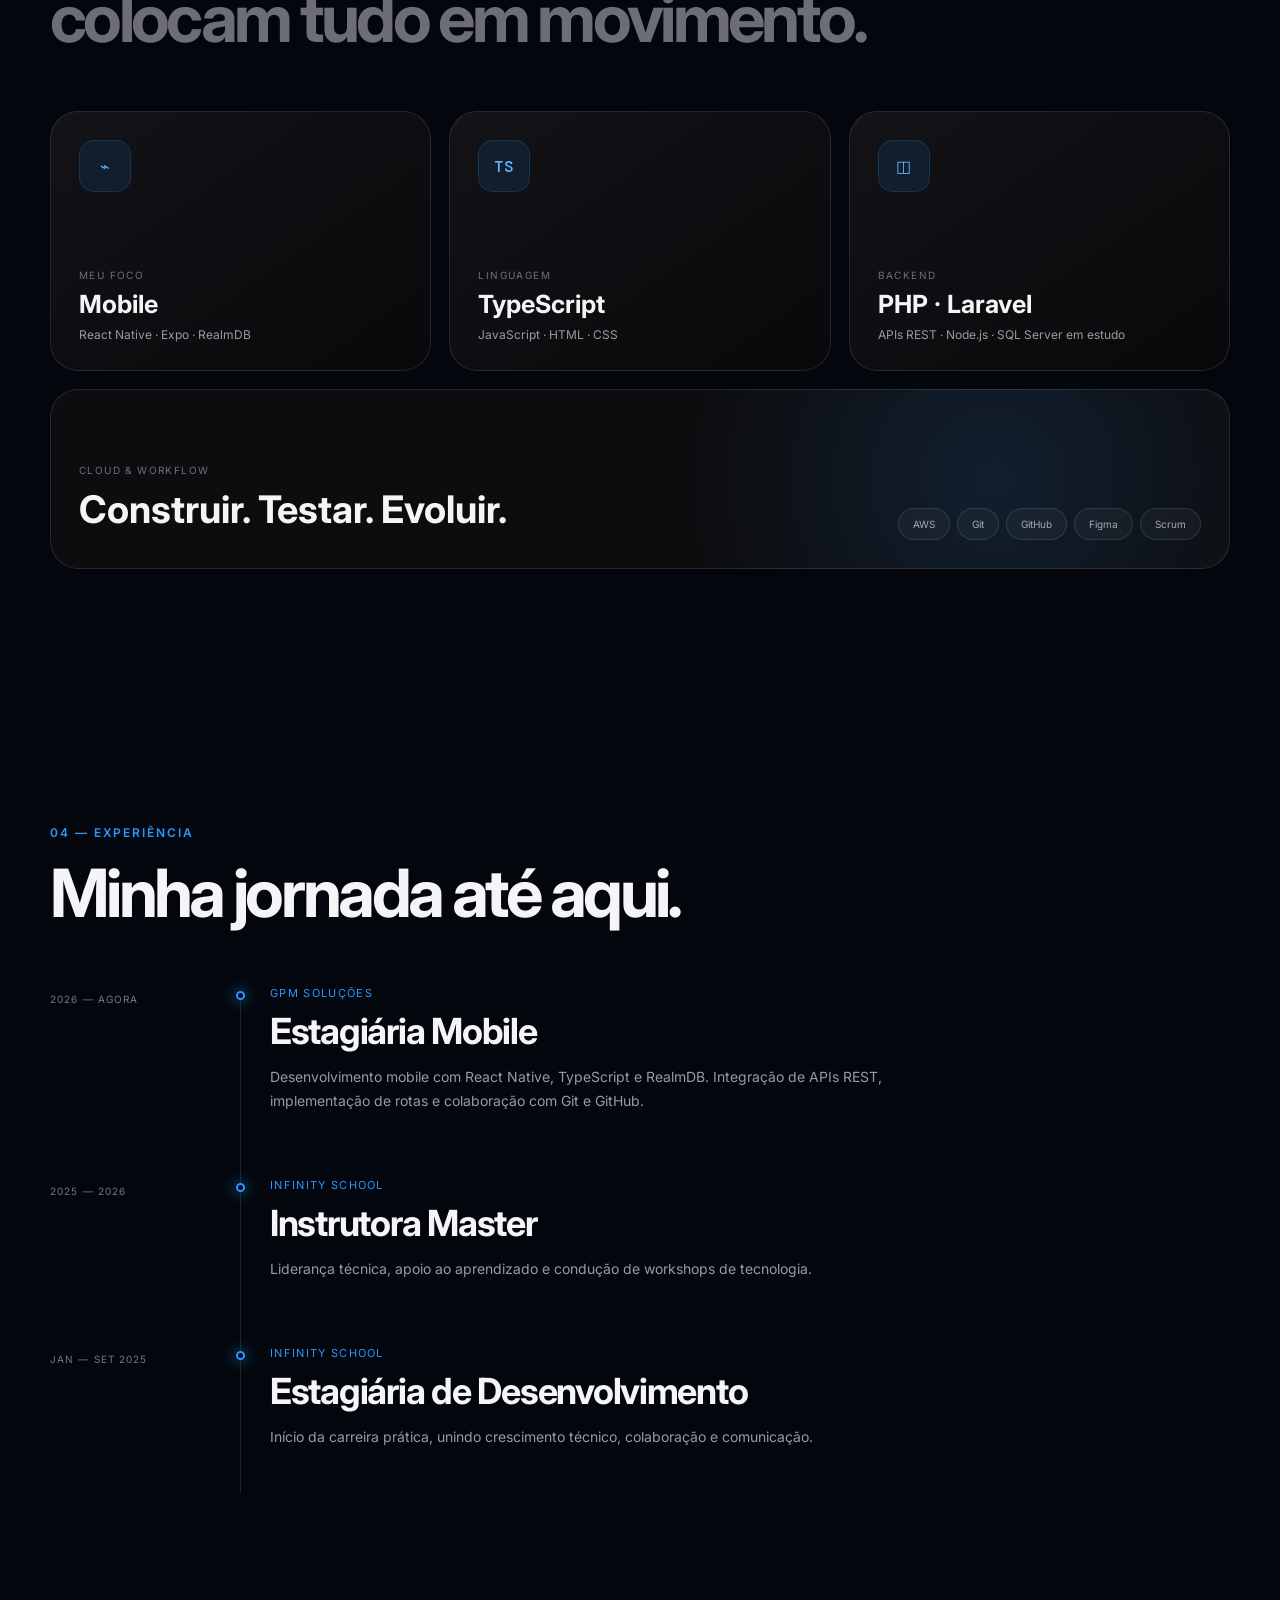
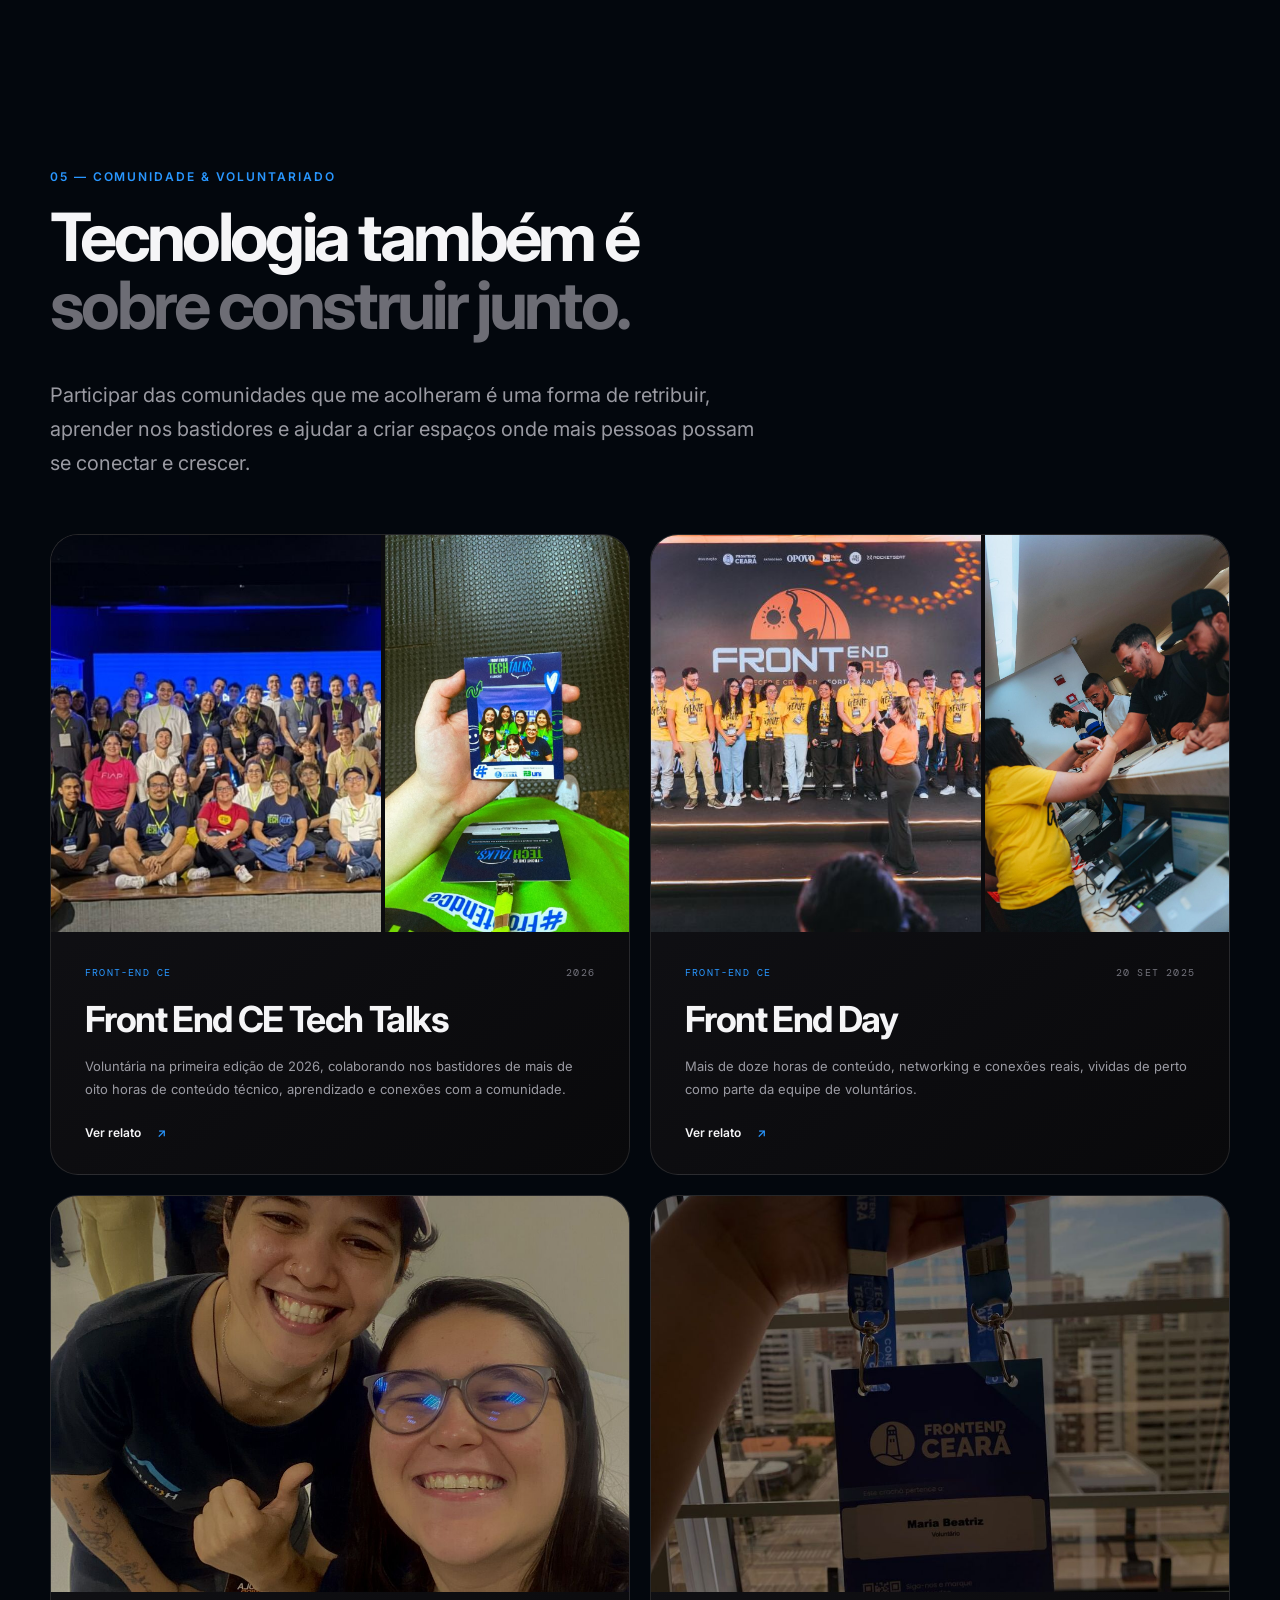
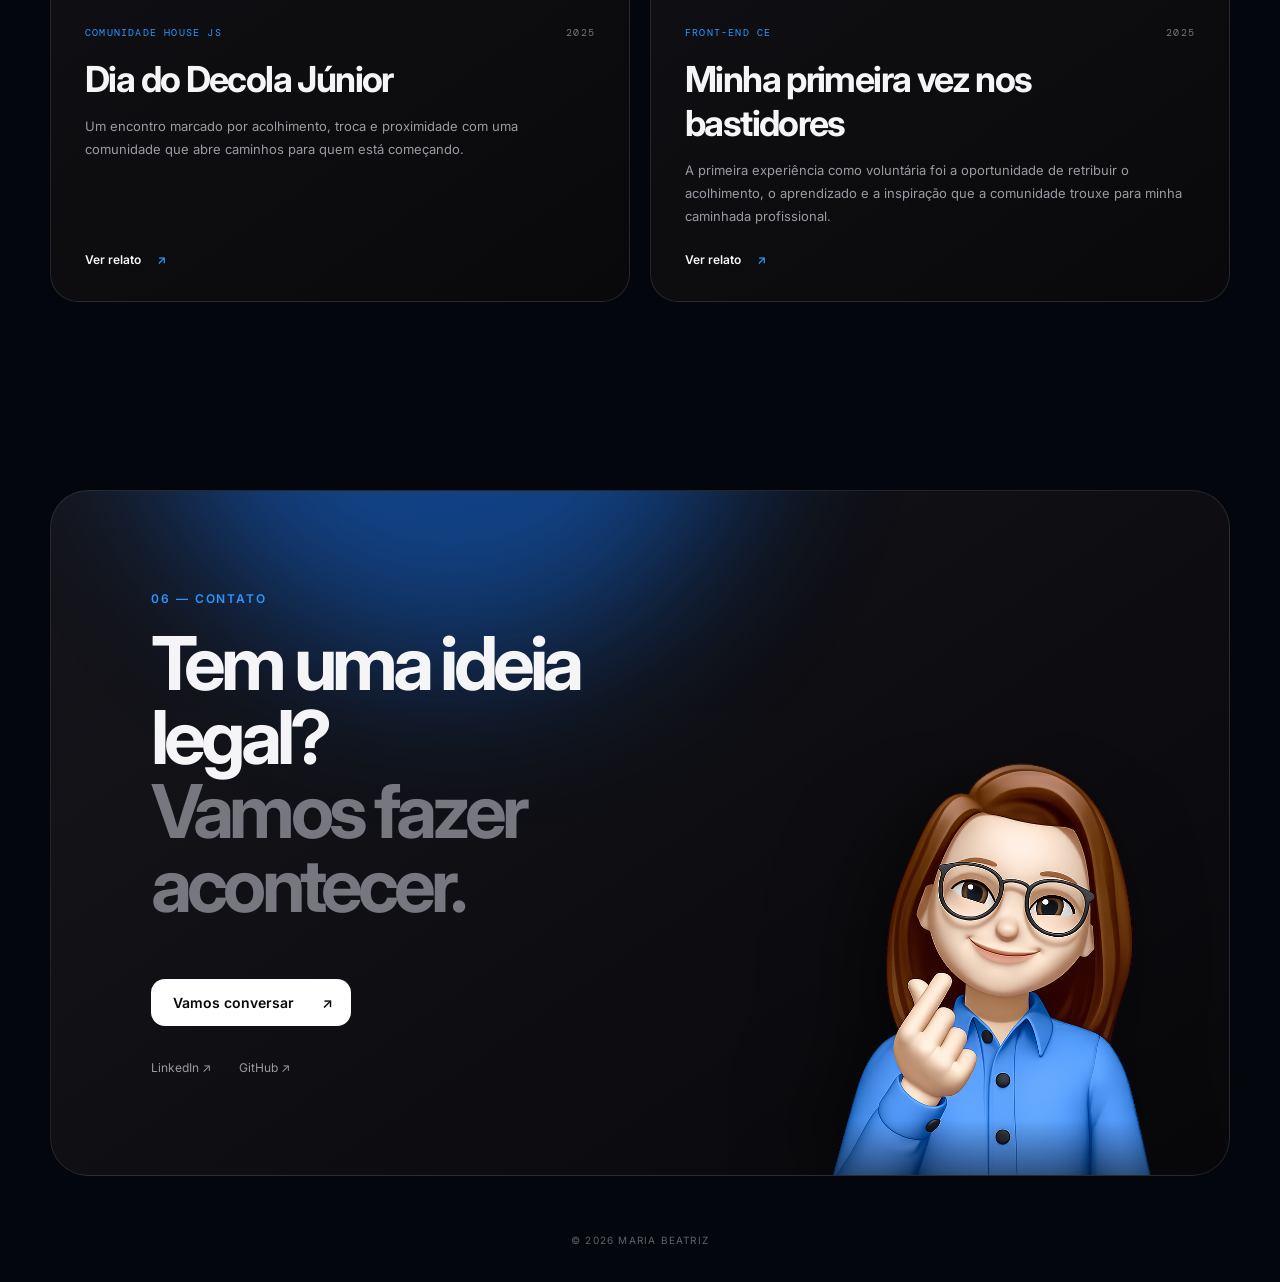
==== commit 2d2b2cc2: "feat: highlight IronID PHP project" ====
--- a/index.html
+++ b/index.html
@@ -5,7 +5,7 @@
     <meta name="viewport" content="width=device-width, initial-scale=1.0" />
     <meta
       name="description"
-      content="Portfólio de Maria Beatriz — desenvolvimento mobile, web e experiências digitais."
+      content="Portfólio de Maria Beatriz com projetos mobile, PHP, Laravel e APIs REST. Conheça o IronID, projeto de estudo de gestão e reconhecimento facial."
     />
     <meta name="theme-color" content="#050506" />
     <title>Maria Beatriz — Software Developer</title>
@@ -32,7 +32,7 @@
         <a href="#community">Comunidade</a>
         <a href="#contact">Contato</a>
       </nav>
-      <a class="nav-cta" href="#contact">Vamos conversar <span>↗</span></a>
+      <a class="nav-cta" href=https://wa.me/5585981370578>Vamos conversar <span>↗</span></a>
     </header>
 
     <main>
@@ -76,7 +76,7 @@
               <p class="indent">name: <em>"Maria Beatriz"</em>,</p>
               <p class="indent">role: <em>"Software Developer"</em>,</p>
               <p class="indent">
-                focus: [<em>"Mobile"</em>, <em>"Web"</em>, <em>"Cloud"</em>],
+                focus: [<em>"Mobile"</em>, <em>"PHP"</em>, <em>"APIs REST"</em>],
               </p>
               <p class="indent">
                 values: [<em>"curiosidade"</em>, <em>"qualidade"</em>,
@@ -105,9 +105,34 @@
           <h2>Coisas que saíram<br /><span>do papel.</span></h2>
         </div>
         <div class="projects-grid" id="github-projects">
-          <article class="project-card project-featured reveal">
+          <article class="project-card project-featured reveal" id="ironid">
             <div class="project-top">
-              <span class="project-number">01</span
+              <span class="project-number">01</span>
+              <span class="project-type">PHP · Projeto de estudo</span>
+            </div>
+            <div class="project-visual visual-shield" aria-hidden="true">
+              <div class="shield-mark">ID</div>
+              <div class="shield-ring"></div>
+            </div>
+            <div class="project-content">
+              <h3>IronID</h3>
+              <p>
+                Gestão de alunos e check-in facial com identificação pelo nome.
+                API REST autenticada, planos, renovação e histórico de acessos.
+                Regras de negócio em serviços, validação de dados e testes
+                automatizados em um painel responsivo.
+              </p>
+              <p class="project-tech">
+                PHP · Laravel · Sanctum · SQLite · PHPUnit
+              </p>
+              <a class="project-link" href="projeto-ironid.html">
+                Conhecer o projeto PHP <span>↗</span>
+              </a>
+            </div>
+          </article>
+          <article class="project-card reveal">
+            <div class="project-top">
+              <span class="project-number">02</span
               ><span class="project-type">Gestão</span>
             </div>
             <div class="project-visual visual-mobile" aria-hidden="true">
@@ -130,36 +155,6 @@
               <a
                 class="project-link"
                 href="https://github.com/Mariastodi/helpdesk"
-                target="_blank"
-                rel="noreferrer"
-                >Ver projeto no GitHub <span>↗</span></a
-              >
-            </div>
-          </article>
-          <article class="project-card reveal" data-delay="100">
-            <div class="project-top">
-              <span class="project-number">02</span
-              ><span class="project-type">Conversão inteligente</span>
-            </div>
-            <div class="project-visual visual-cloud" aria-hidden="true">
-              <div class="orbit one"></div>
-              <div class="orbit two"></div>
-              <div class="cloud-core">☁</div>
-            </div>
-            <div class="project-content">
-              <h3>ConverteAí</h3>
-              <p>
-                Projeto social que transforma tampinhas, garrafas PET, latinhas
-                e lacres em renda para ações solidárias. A iniciativa conecta
-                pontos de coleta, parceiros e voluntários para apoiar famílias
-                com alimentos, higiene e roupas.
-              </p>
-              <p class="project-tech">
-                Impacto social · Reciclagem · Comunidade
-              </p>
-              <a
-                class="project-link"
-                href="https://github.com/Mariastodi/converteai"
                 target="_blank"
                 rel="noreferrer"
                 >Ver projeto no GitHub <span>↗</span></a
@@ -221,8 +216,8 @@
           </article>
           <article class="stack-card reveal" data-delay="160">
             <span class="stack-icon">◫</span><small>Backend</small>
-            <h3>Node.js</h3>
-            <p>REST APIs · Bancos de dados</p>
+            <h3>PHP · Laravel</h3>
+            <p>APIs REST · Node.js · SQL Server em estudo</p>
           </article>
           <article class="stack-card wide reveal">
             <div>
@@ -250,8 +245,9 @@
               <p class="company">GPM Soluções</p>
               <h3>Estagiária Mobile</h3>
               <p>
-                Desenvolvimento de aplicações modernas, transformando
-                necessidades reais em experiências mobile claras e eficientes.
+                Desenvolvimento mobile com React Native, TypeScript e RealmDB.
+                Integração de APIs REST, implementação de rotas e colaboração
+                com Git e GitHub.
               </p>
             </div>
           </article>
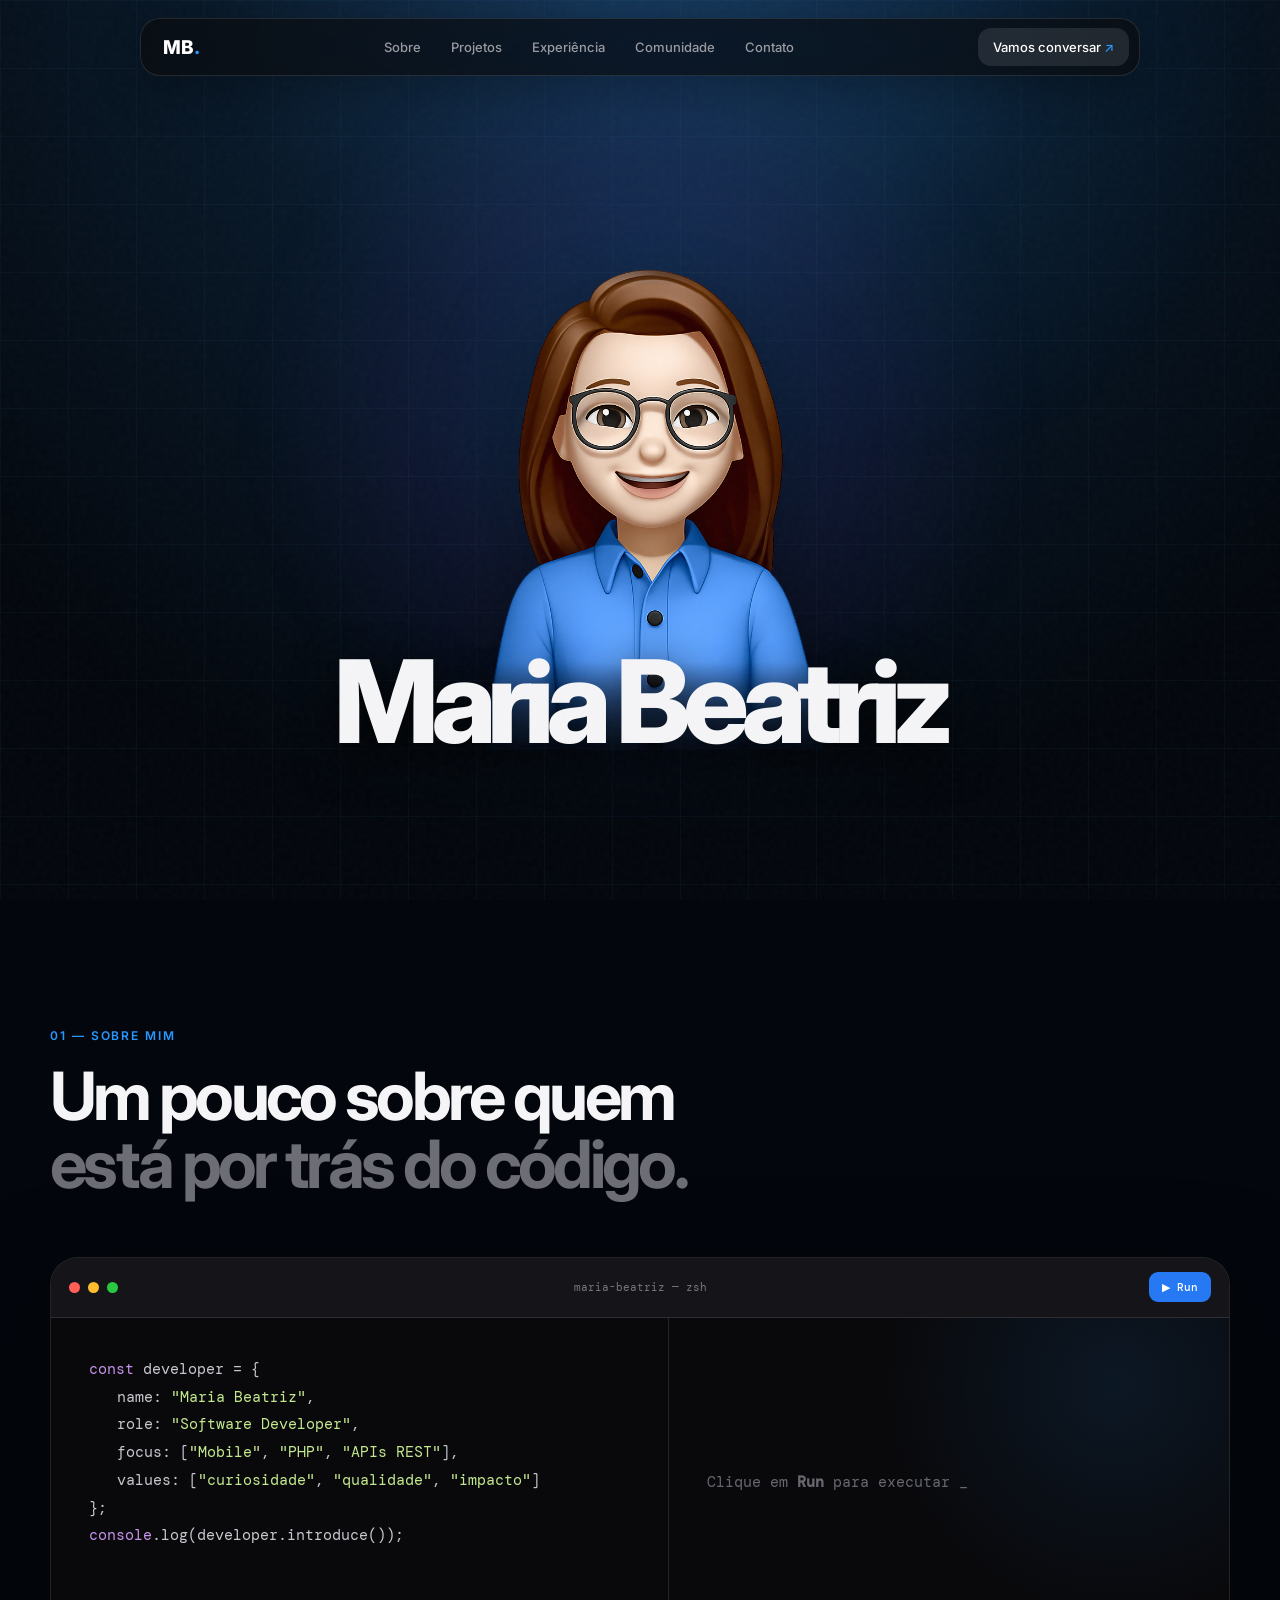
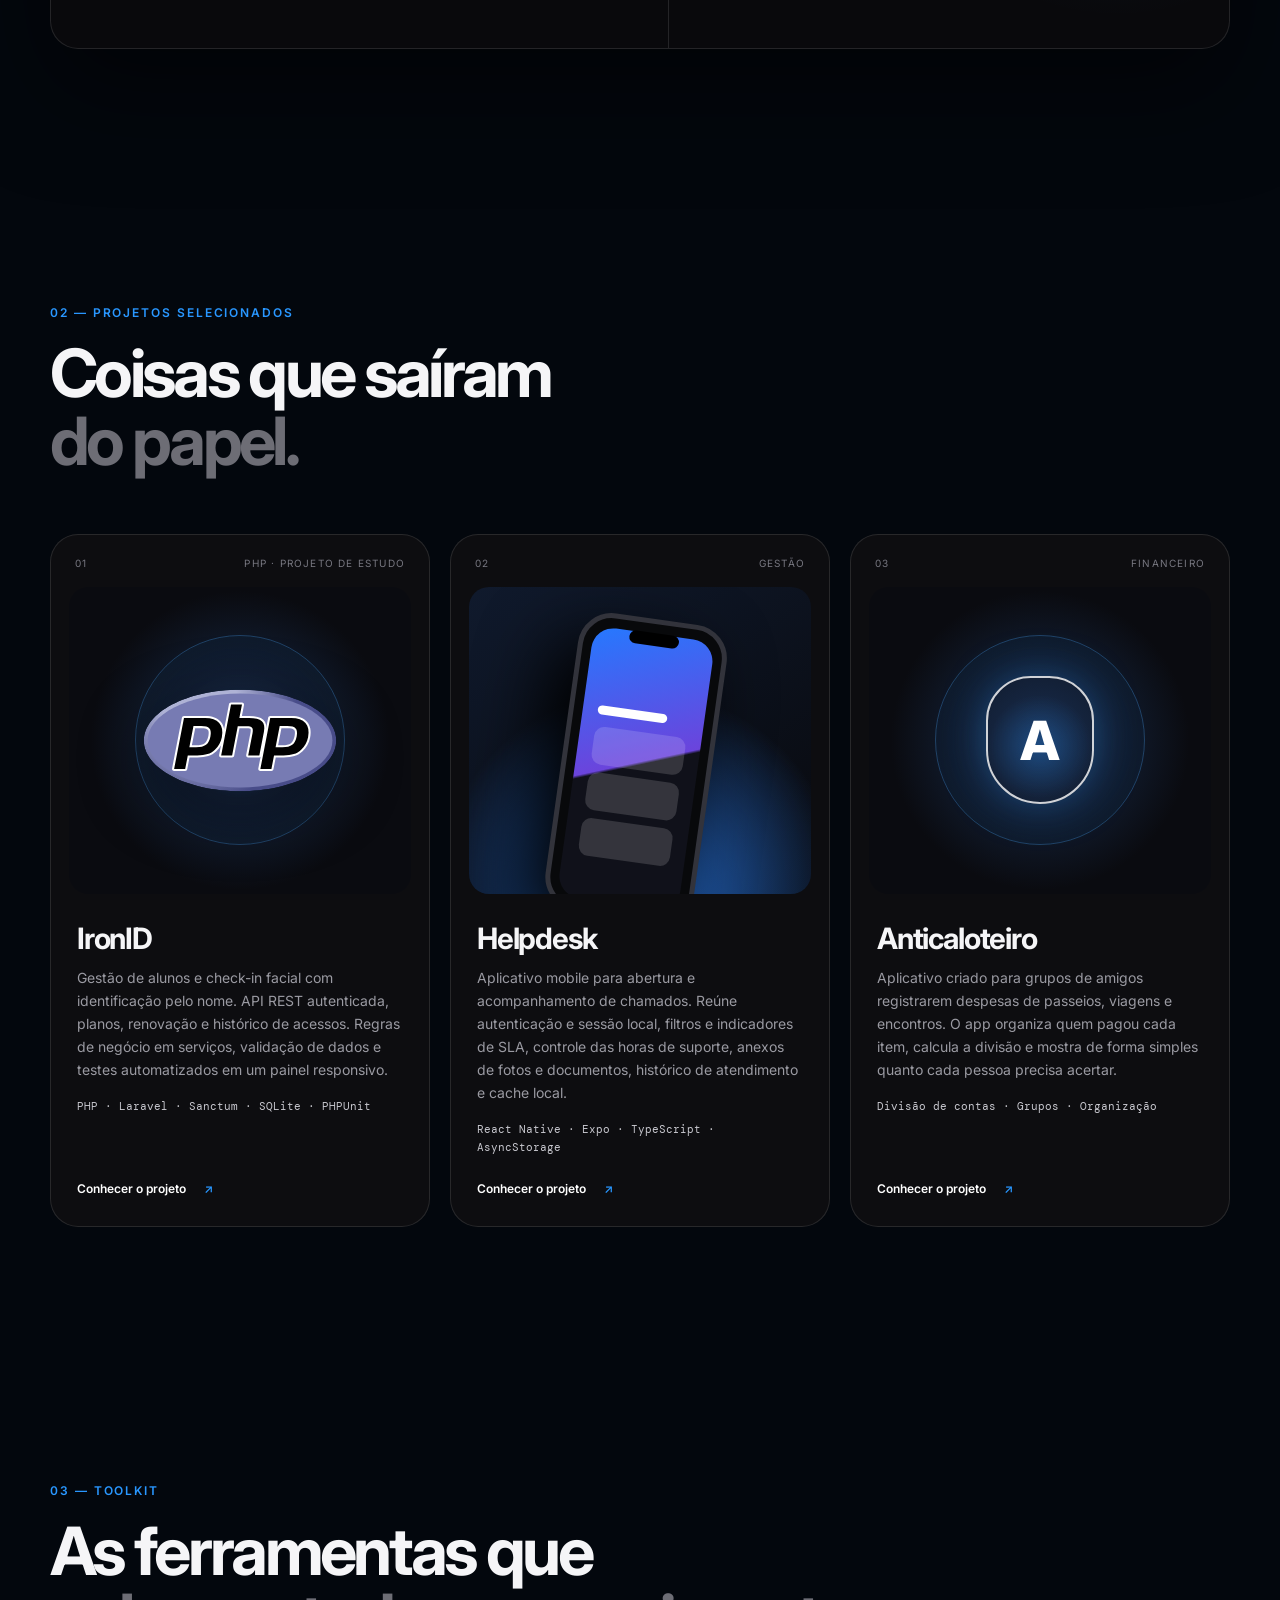
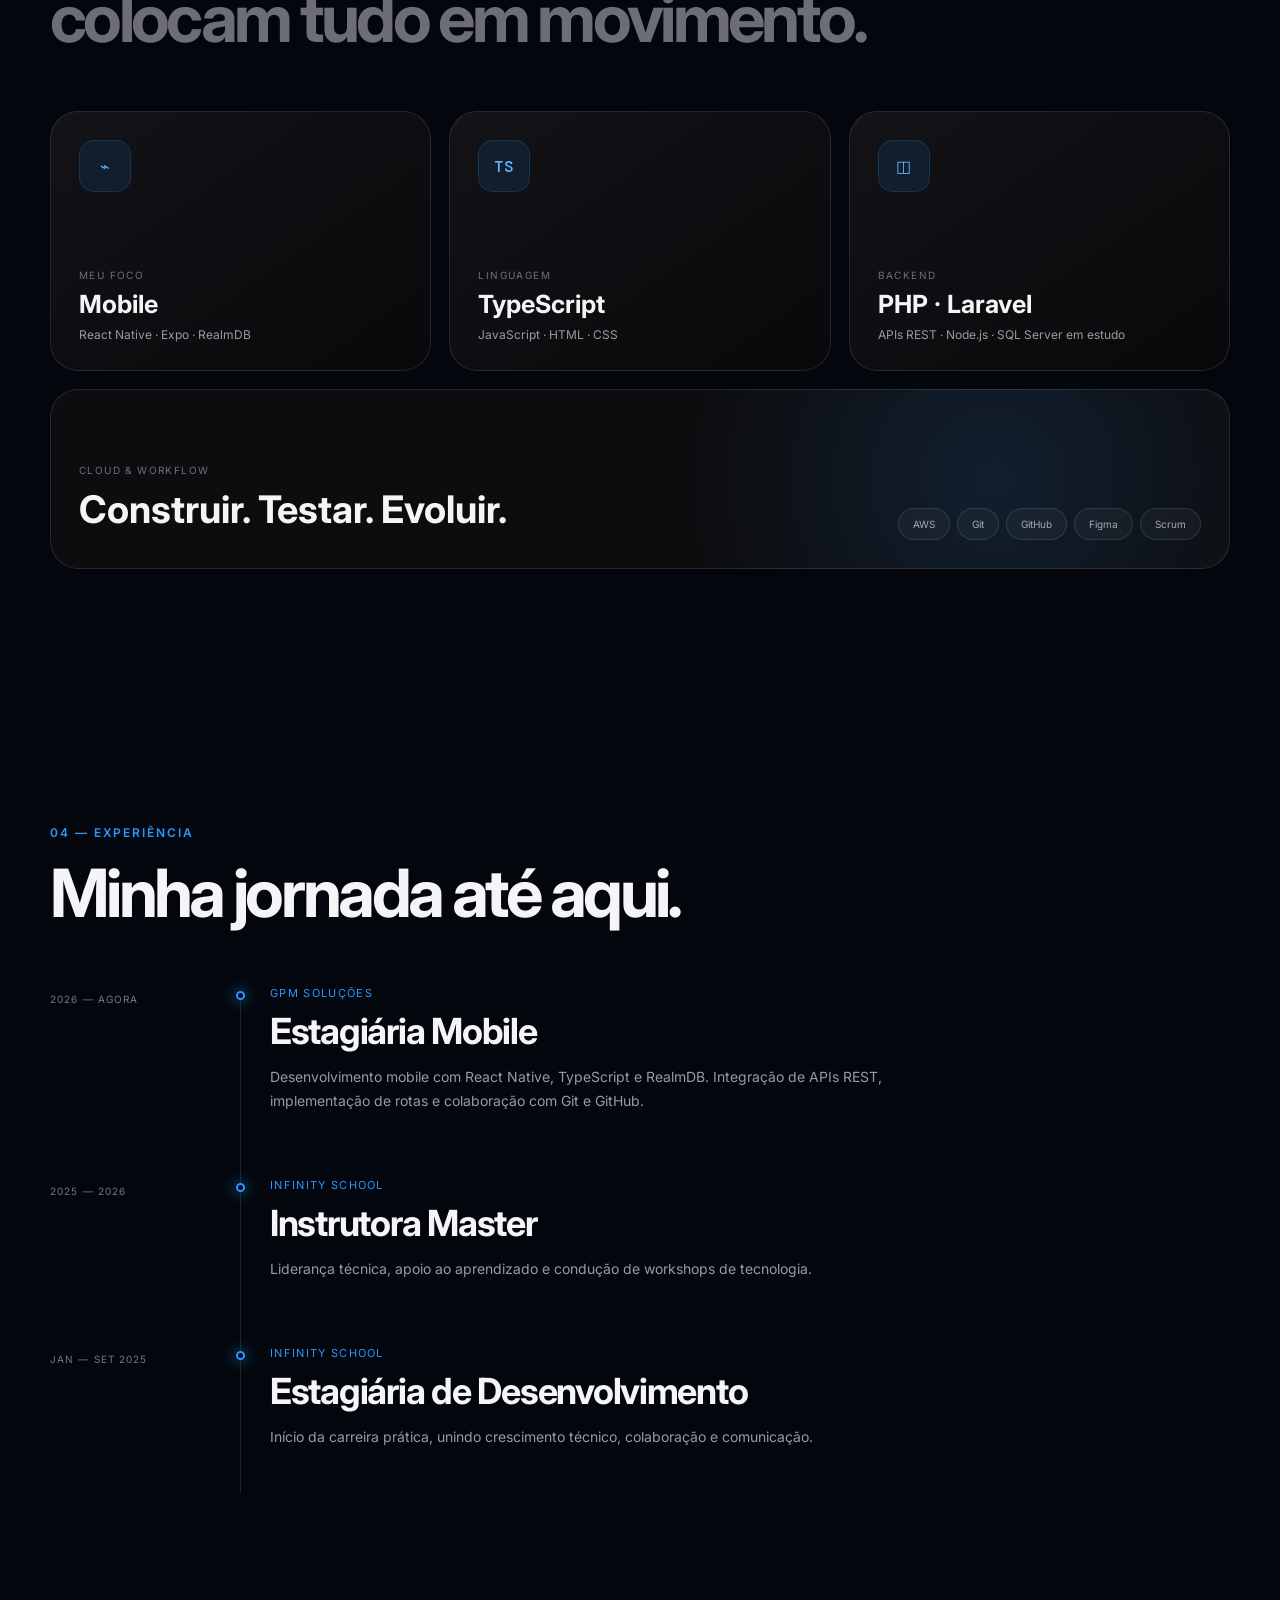
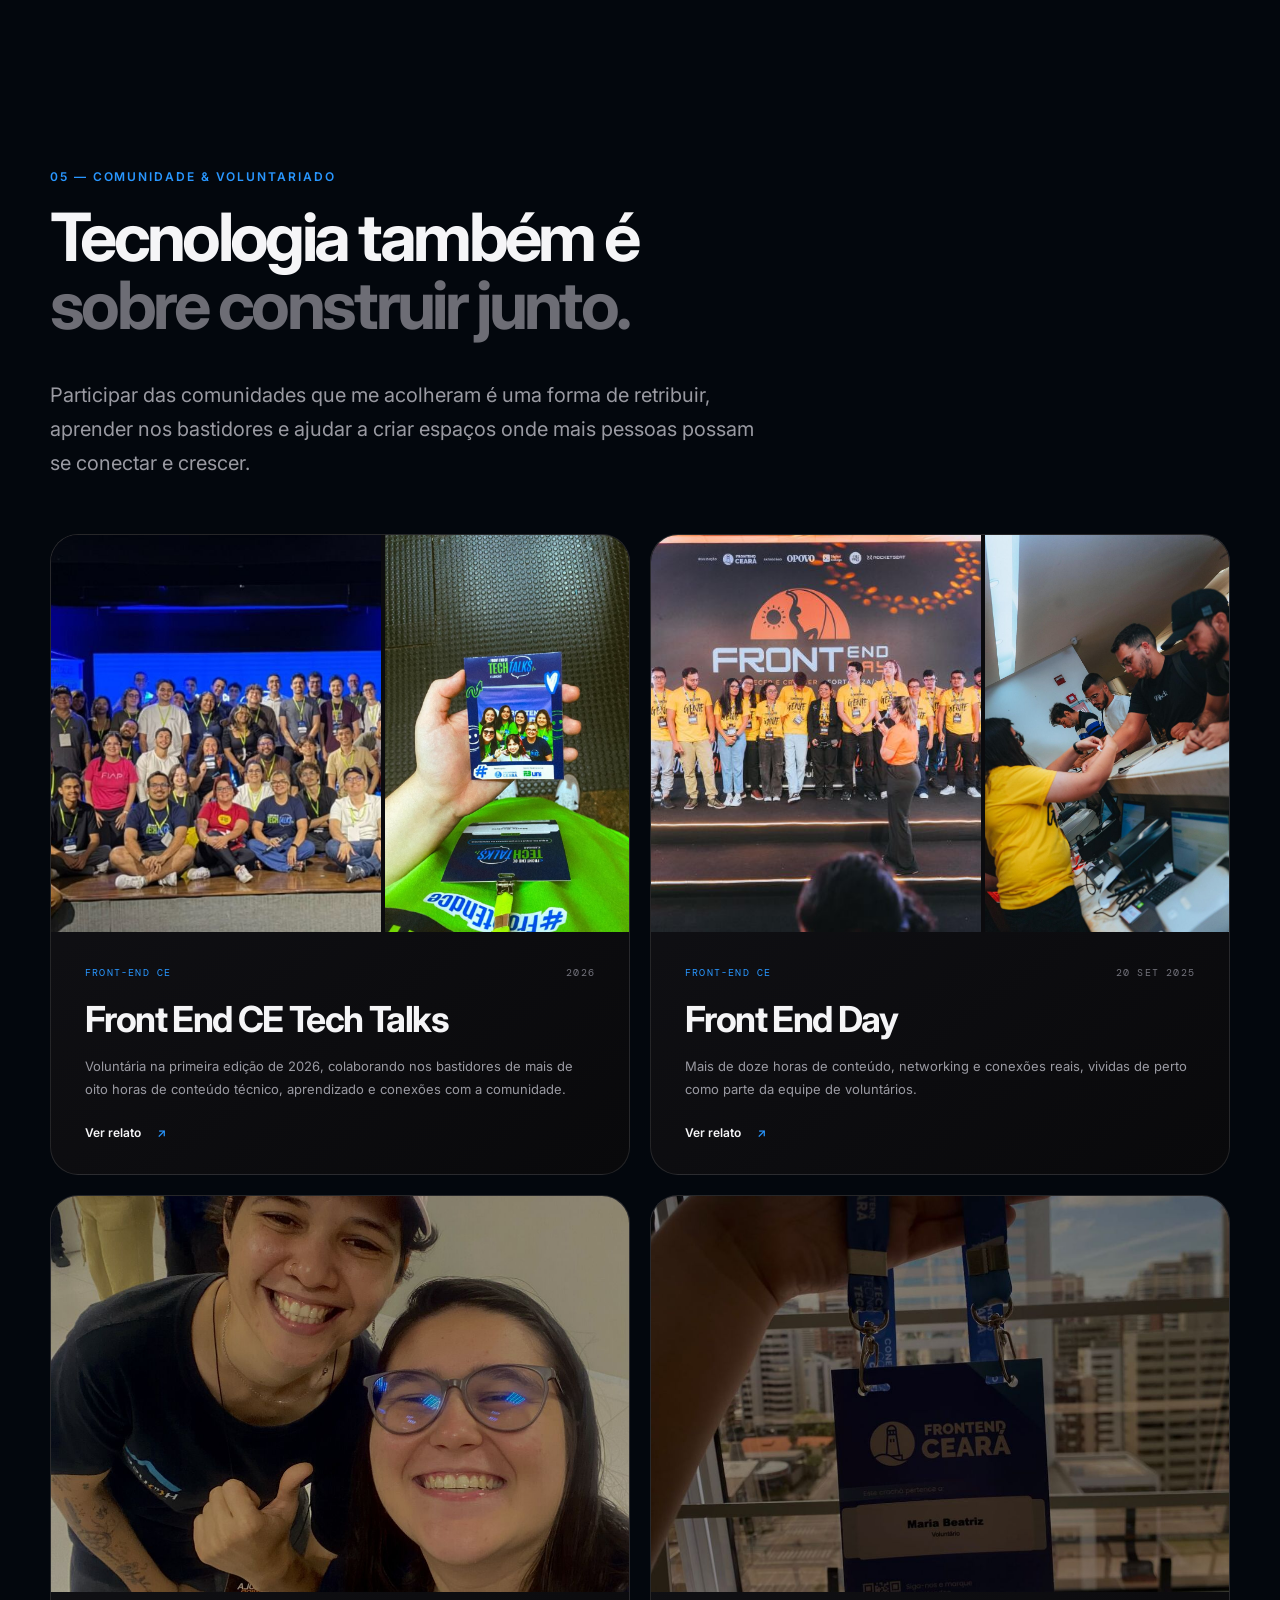
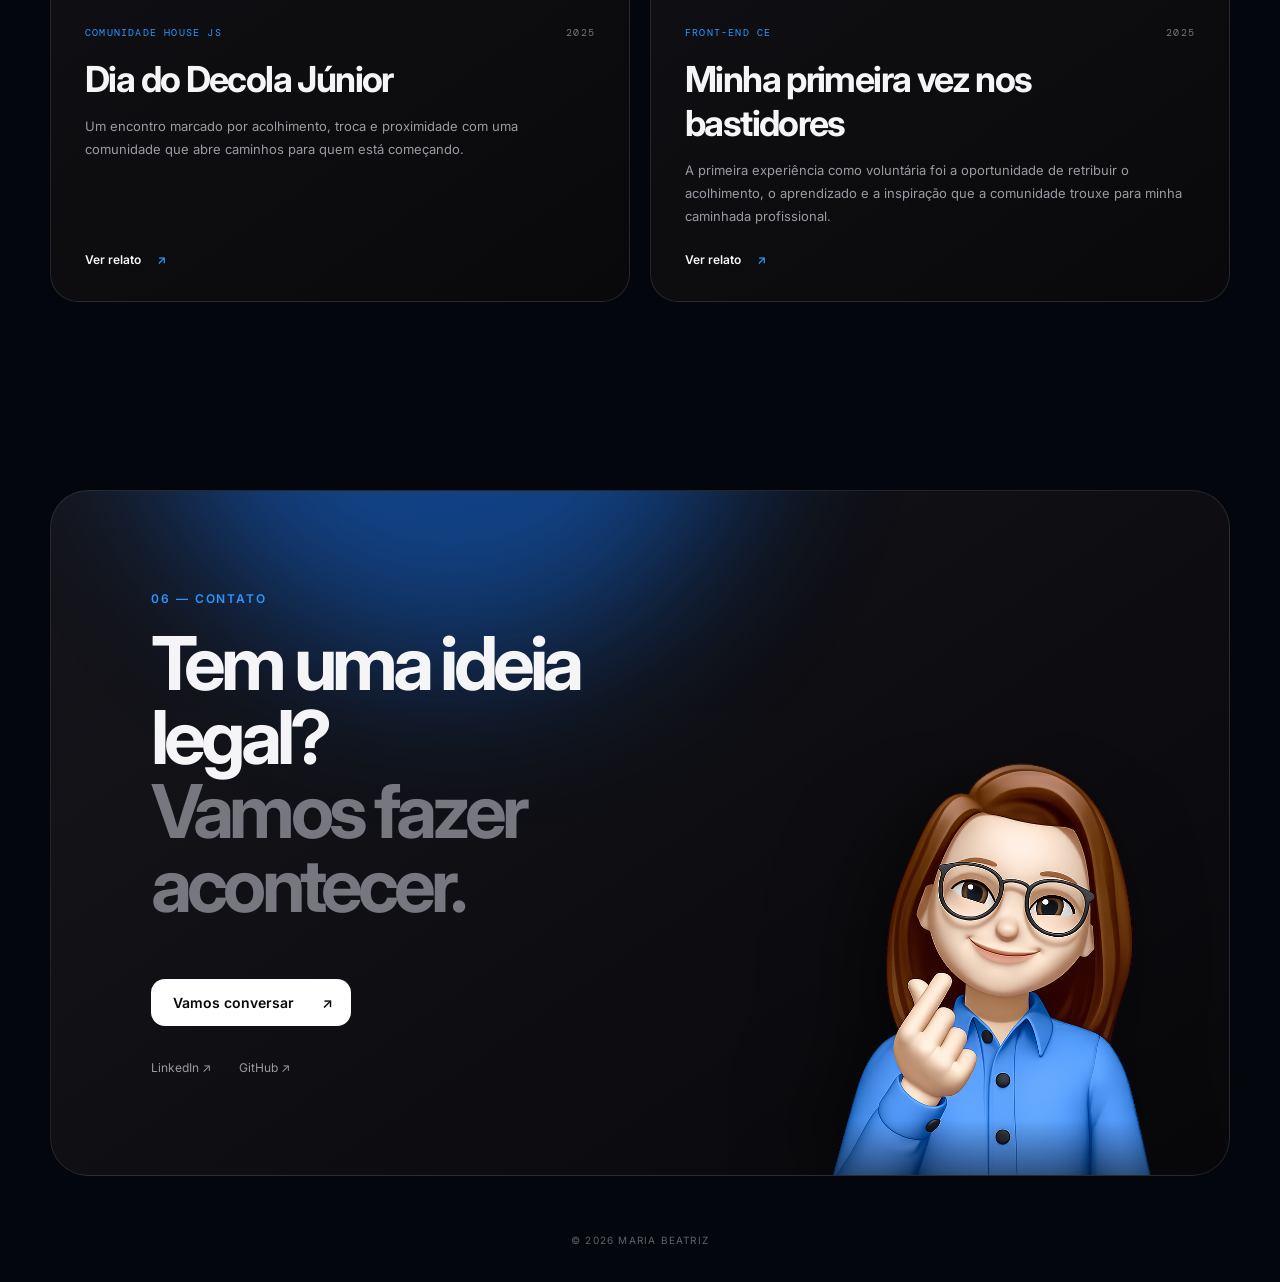
==== commit 8844860a: "feat: refine project cards" ====
--- a/index.html
+++ b/index.html
@@ -111,7 +111,11 @@
               <span class="project-type">PHP · Projeto de estudo</span>
             </div>
             <div class="project-visual visual-shield" aria-hidden="true">
-              <div class="shield-mark">ID</div>
+              <img
+                class="php-language-logo"
+                src="assets/php-logo.svg"
+                alt=""
+              />
               <div class="shield-ring"></div>
             </div>
             <div class="project-content">
@@ -126,7 +130,7 @@
                 PHP · Laravel · Sanctum · SQLite · PHPUnit
               </p>
               <a class="project-link" href="projeto-ironid.html">
-                Conhecer o projeto PHP <span>↗</span>
+                Conhecer o projeto <span>↗</span>
               </a>
             </div>
           </article>
@@ -157,7 +161,7 @@
                 href="https://github.com/Mariastodi/helpdesk"
                 target="_blank"
                 rel="noreferrer"
-                >Ver projeto no GitHub <span>↗</span></a
+                >Conhecer o projeto <span>↗</span></a
               >
             </div>
           </article>
@@ -189,7 +193,7 @@
                 href="https://github.com/Mariastodi/Anti-Caloteiro.git"
                 target="_blank"
                 rel="noreferrer"
-                >Ver projeto no GitHub <span>↗</span></a
+                >Conhecer o projeto <span>↗</span></a
               >
             </div>
           </article>
--- a/style.css
+++ b/style.css
@@ -353,6 +353,13 @@
   transform: translateY(-7px);
   border-color: rgba(255, 255, 255, 0.24);
 }
+.php-language-logo {
+  position: relative;
+  z-index: 2;
+  width: min(58%, 210px);
+  height: auto;
+  filter: drop-shadow(0 18px 34px rgba(0, 0, 0, 0.42));
+}
 .project-top {
   padding: 22px 24px 0;
   display: flex;
